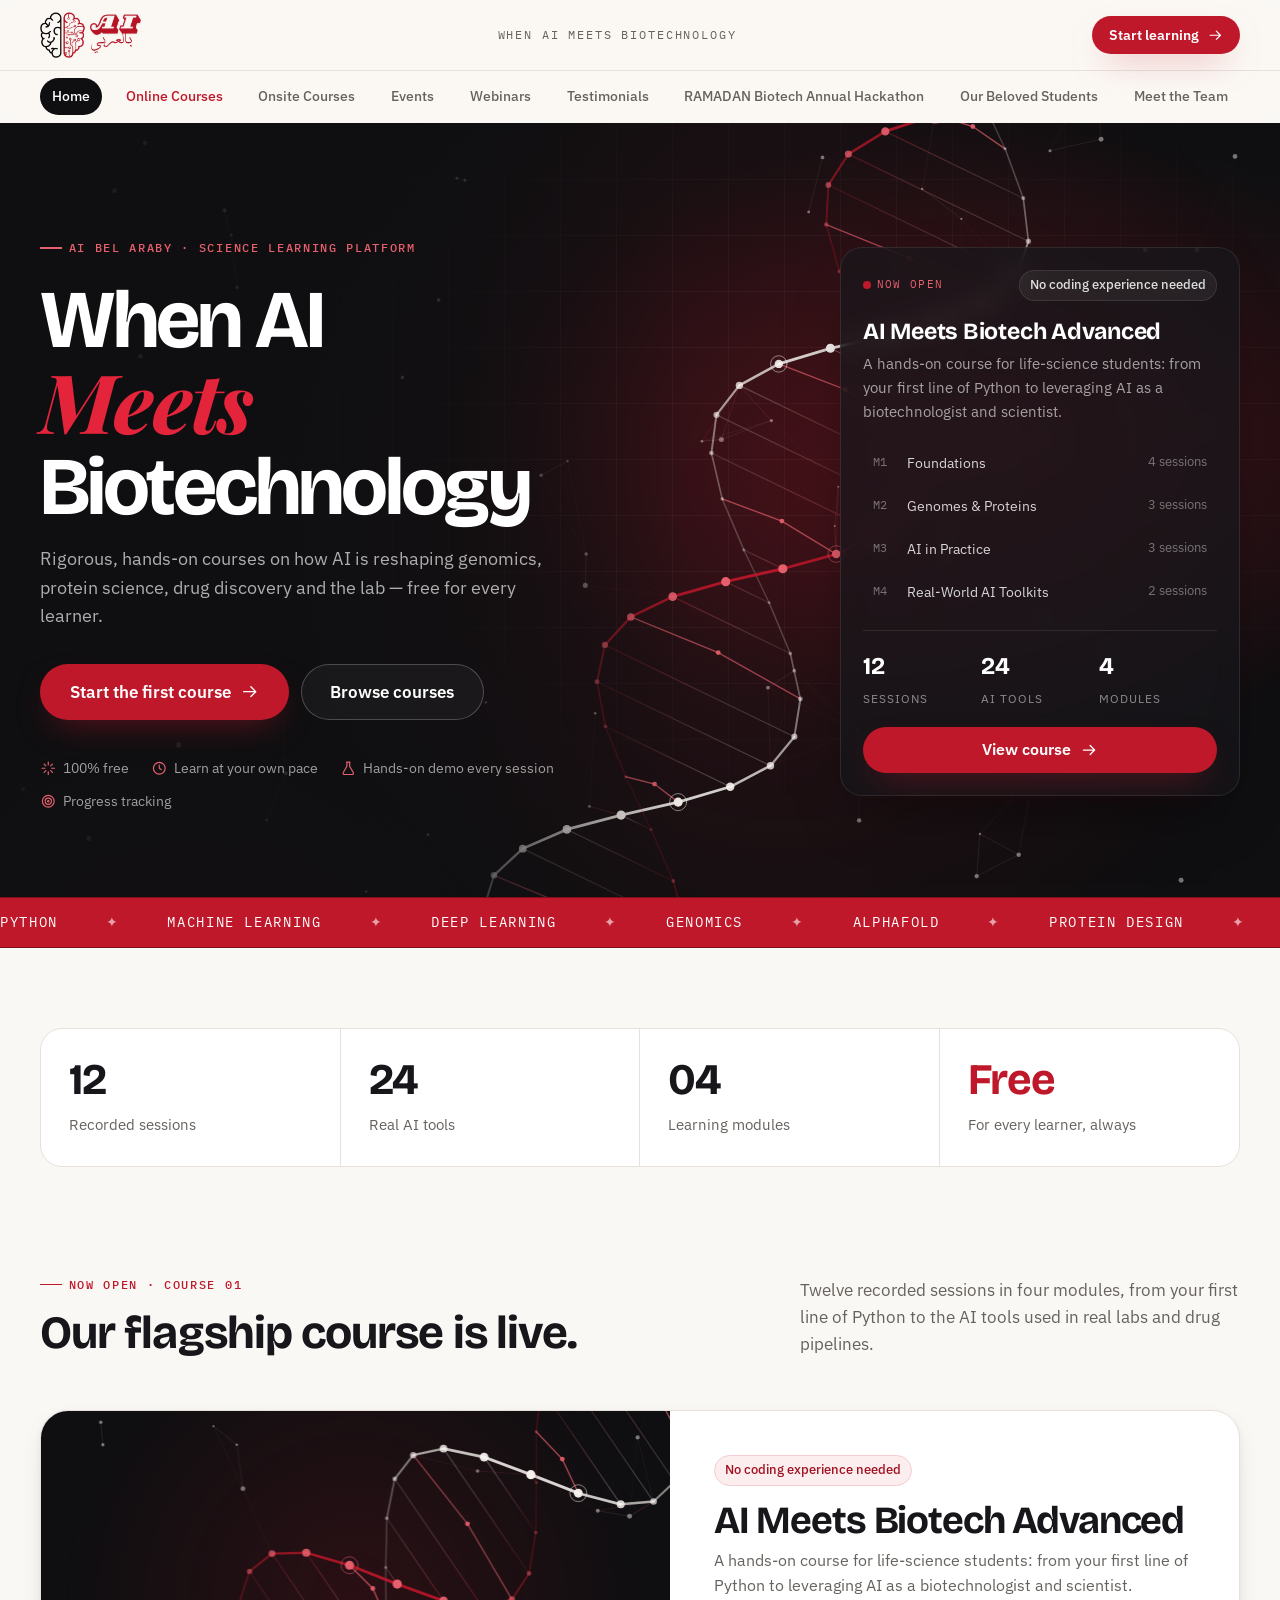
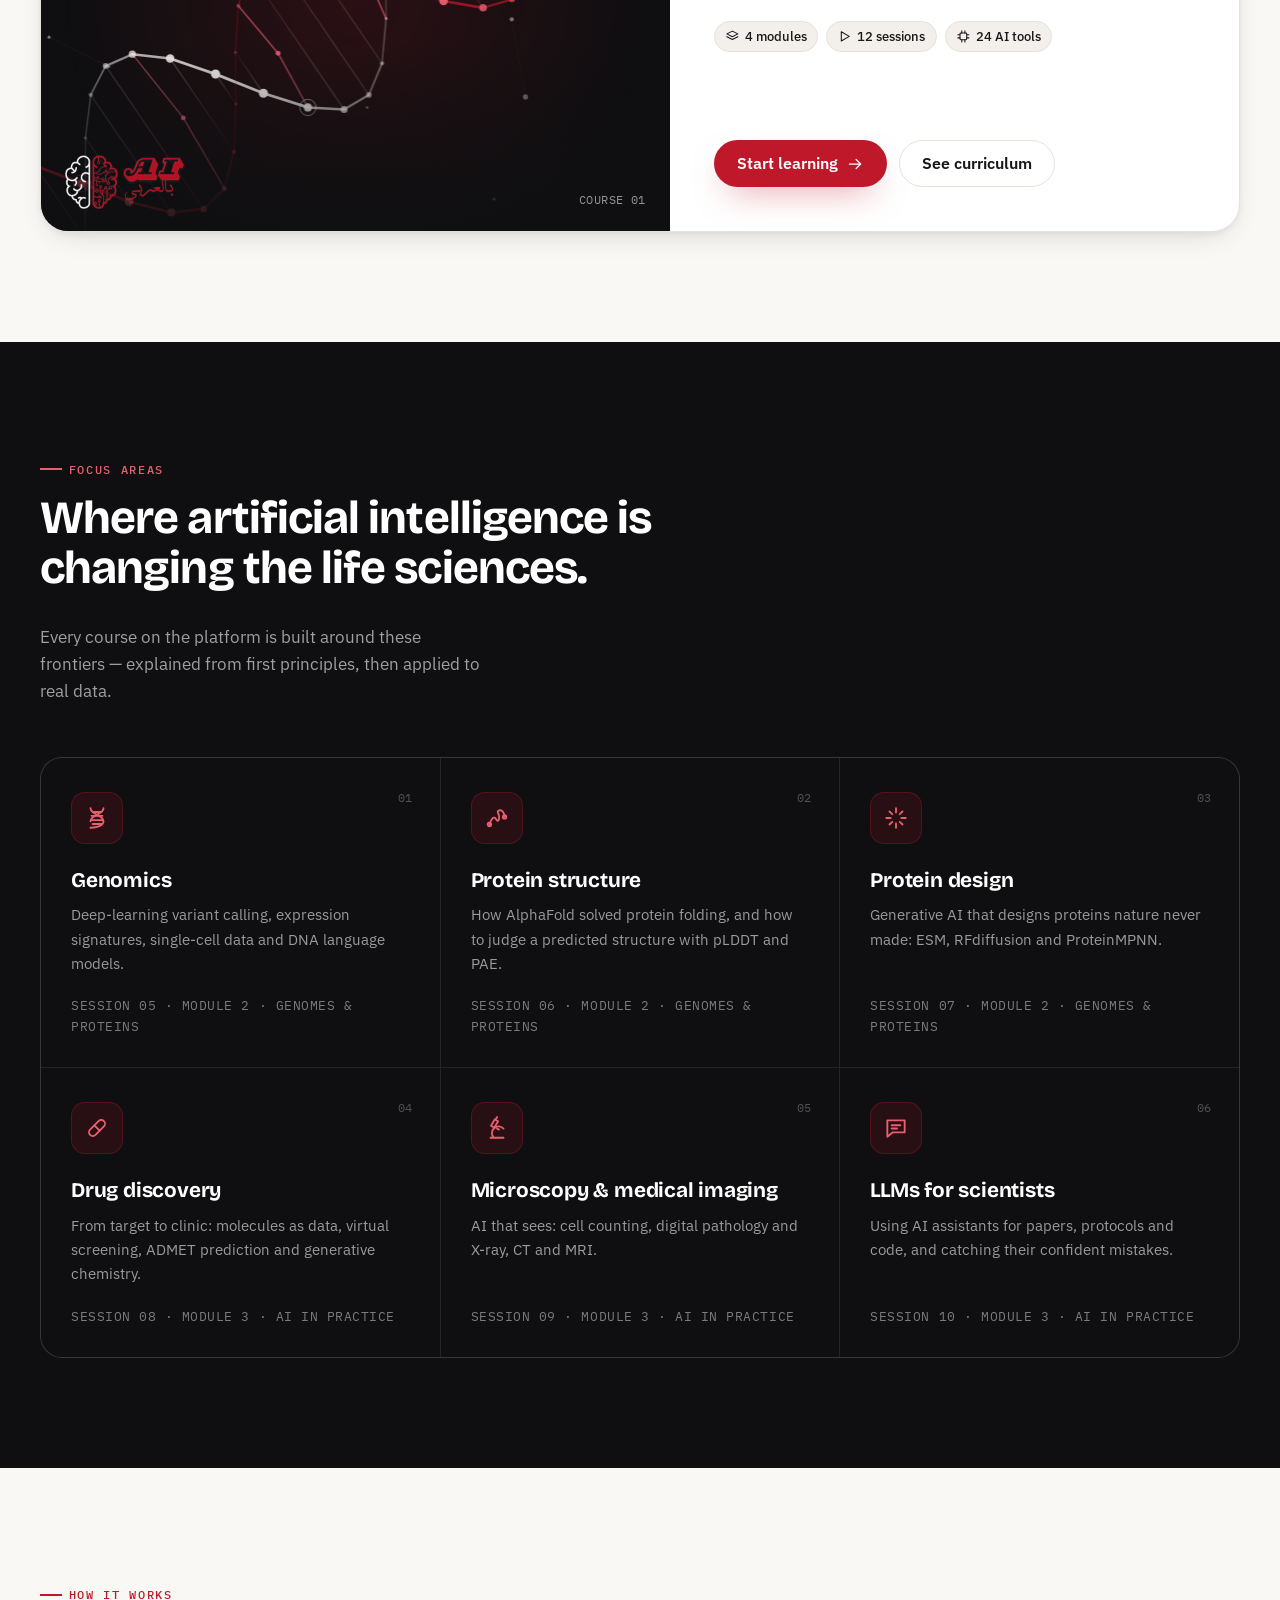
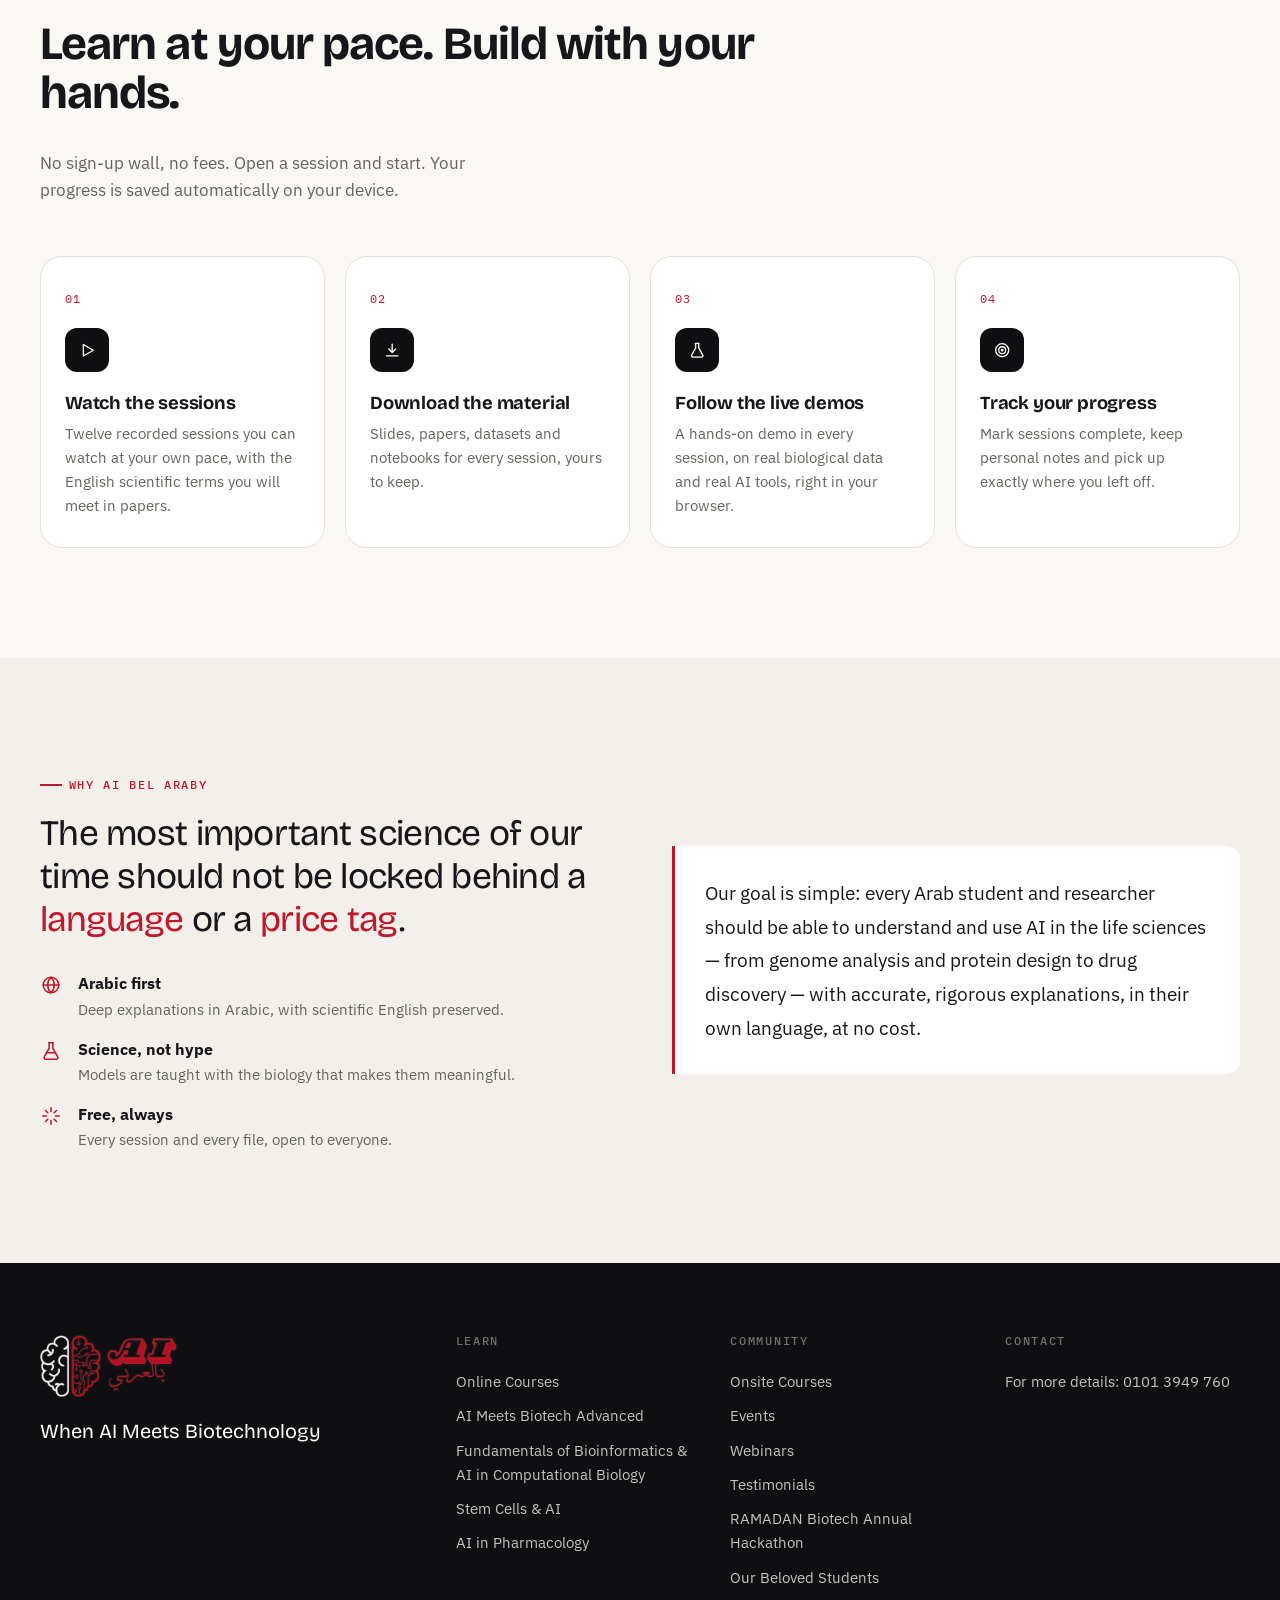
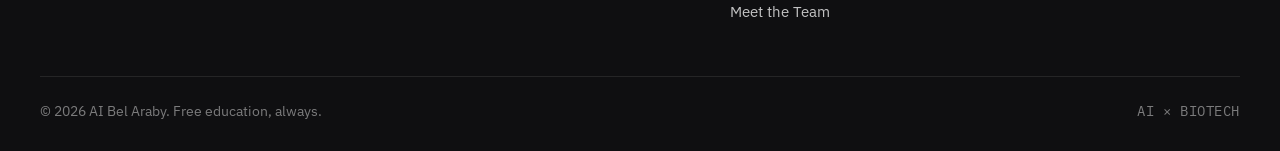
==== index.html @ b119ed5b "Onsite Courses: lab-style page with 3 trainings and photo strips; remove FAQ and CTA from home Co-Au" ====
<!DOCTYPE html>
<html lang="en">
<head>
  <meta charset="utf-8">
  <meta name="viewport" content="width=device-width, initial-scale=1">
  <title>AI Bel Araby — When AI Meets Biotechnology</title>
  <meta name="description" content="Free, hands-on courses on AI in science and biotechnology, explained in Arabic. Start with AI Meets Biotech Advanced.">
  <meta name="theme-color" content="#0f0f11">
  <meta property="og:type" content="website">
  <meta property="og:title" content="AI Bel Araby — When AI Meets Biotechnology">
  <meta property="og:description" content="Free, hands-on courses on AI in science and biotechnology, explained in Arabic.">
  <meta property="og:image" content="assets/img/og-image.jpg">
  <meta name="twitter:card" content="summary_large_image">
  <link rel="icon" type="image/png" href="assets/img/favicon.png">
  <link rel="apple-touch-icon" href="assets/img/apple-touch-icon.png">
  <link rel="manifest" href="site.webmanifest">
  <link rel="preconnect" href="https://fonts.googleapis.com">
  <link rel="preconnect" href="https://fonts.gstatic.com" crossorigin>
  <link href="https://fonts.googleapis.com/css2?family=Bricolage+Grotesque:opsz,wght@12..96,500;12..96,600;12..96,700;12..96,800&family=IBM+Plex+Mono:wght@400;500&family=Playfair+Display:ital,wght@1,700;1,800&family=IBM+Plex+Sans+Arabic:wght@400;500;600;700&family=IBM+Plex+Sans:ital,wght@0,400;0,500;0,600;1,400&display=swap" rel="stylesheet">
  <link rel="stylesheet" href="assets/css/style.css">
</head>
<body data-page="home">

<main id="main">
  <!-- ============ HERO ============ -->
  <section class="hero">
    <canvas class="hero-canvas" id="heroCanvas" aria-hidden="true"></canvas>
    <div class="hero-fade" aria-hidden="true"></div>
    <div class="wrap hero-inner">
      <div>
        <span class="eyebrow light">AI Bel Araby · Science learning platform</span>
        <h1>
          <span class="line">When AI</span>
          <span class="line"><span class="accent">Meets</span></span>
          <span class="line">Biotechnology</span>
        </h1>
        <p class="hero-sub">Rigorous, hands-on courses on how AI is reshaping genomics, protein science, drug discovery and the lab — free for every learner.</p>
        <div class="hero-actions">
          <a class="btn btn-primary btn-lg" id="heroStart" href="courses.html">Start the first course <svg class="ico" viewBox="0 0 24 24" fill="none" stroke="currentColor" stroke-width="1.7" stroke-linecap="round" stroke-linejoin="round"><path d="M4.5 12h15m0 0l-6-6m6 6l-6 6"/></svg></a>
          <a class="btn btn-ghost-light btn-lg" href="courses.html">Browse courses</a>
        </div>
        <div class="hero-meta" id="heroMeta"></div>
      </div>
      <aside class="hero-card reveal d2" id="heroCard" aria-label="Featured course"></aside>
    </div>
  </section>

  <div class="ticker" aria-hidden="true">
    <div class="ticker-track" id="ticker"></div>
  </div>

  <!-- ============ STATS ============ -->
  <section class="section-tight">
    <div class="wrap">
      <div class="stats reveal" id="stats"></div>
    </div>
  </section>

  <!-- ============ FEATURED COURSE ============ -->
  <section class="section" style="padding-top:20px" id="featured">
    <div class="wrap">
      <div class="section-head reveal">
        <div>
          <span class="eyebrow">Now open · Course 01</span>
          <h2>Our flagship course is live.</h2>
        </div>
        <p>Twelve recorded sessions in four modules, from your first line of Python to the AI tools used in real labs and drug pipelines.</p>
      </div>
      <div id="featuredCourse" class="reveal d1"></div>
    </div>
  </section>

  <!-- ============ FOCUS AREAS ============ -->
  <section class="section section-dark" id="tracks">
    <div class="wrap">
      <div class="section-head reveal">
        <div>
          <span class="eyebrow light">Focus areas</span>
          <h2>Where artificial intelligence is changing the life sciences.</h2>
        </div>
        <p>Every course on the platform is built around these frontiers — explained from first principles, then applied to real data.</p>
      </div>
      <div class="tracks" id="trackGrid"></div>
    </div>
  </section>

  <!-- ============ HOW IT WORKS ============ -->
  <section class="section" id="how">
    <div class="wrap">
      <div class="section-head reveal">
        <div>
          <span class="eyebrow">How it works</span>
          <h2>Learn at your pace. Build with your hands.</h2>
        </div>
        <p>No sign-up wall, no fees. Open a session and start. Your progress is saved automatically on your device.</p>
      </div>
      <div class="steps">
        <article class="step reveal">
          <div class="s-ico" data-icon="play"></div>
          <h3>Watch the sessions</h3>
          <p>Twelve recorded sessions you can watch at your own pace, with the English scientific terms you will meet in papers.</p>
        </article>
        <article class="step reveal d1">
          <div class="s-ico" data-icon="download"></div>
          <h3>Download the material</h3>
          <p>Slides, papers, datasets and notebooks for every session, yours to keep.</p>
        </article>
        <article class="step reveal d2">
          <div class="s-ico" data-icon="lab"></div>
          <h3>Follow the live demos</h3>
          <p>A hands-on demo in every session, on real biological data and real AI tools, right in your browser.</p>
        </article>
        <article class="step reveal d3">
          <div class="s-ico" data-icon="target"></div>
          <h3>Track your progress</h3>
          <p>Mark sessions complete, keep personal notes and pick up exactly where you left off.</p>
        </article>
      </div>
    </div>
  </section>

  <!-- ============ MISSION ============ -->
  <section class="section section-paper2">
    <div class="wrap mission">
      <div class="reveal">
        <span class="eyebrow">Why AI Bel Araby</span>
        <p class="mission-quote" style="margin-top:18px">The most important science of our time should not be locked behind a <em>language</em> or a <em>price tag</em>.</p>
        <div class="pillars">
          <div class="pillar"><span data-icon="globe"></span><div><b>Arabic first</b><span>Deep explanations in Arabic, with scientific English preserved.</span></div></div>
          <div class="pillar"><span data-icon="flask"></span><div><b>Science, not hype</b><span>Models are taught with the biology that makes them meaningful.</span></div></div>
          <div class="pillar"><span data-icon="spark"></span><div><b>Free, always</b><span>Every session and every file, open to everyone.</span></div></div>
        </div>
      </div>
      <p class="mission-ar reveal d1">Our goal is simple: every Arab student and researcher should be able to understand and use AI in the life sciences — from genome analysis and protein design to drug discovery — with accurate, rigorous explanations, in their own language, at no cost.</p>
    </div>
  </section>

</main>

<script src="assets/js/courses.js"></script>
<script src="assets/js/core.js"></script>
<script src="assets/js/helix.js"></script>
<script src="assets/js/app.js"></script>
</body>
</html>
---- assets/css/style.css ----
/* =========================================================
   AI Bel Araby — Design system
   Brand: crimson #BF182A · ink #0F0F11 · paper #FAF8F5
   ========================================================= */
:root {
  --red: #bf182a;
  --red-600: #a01222;
  --red-700: #7f0e1b;
  --red-300: #e8606e;
  --red-50: #fcedef;
  --ink: #0f0f11;
  --ink-2: #17171b;
  --ink-3: #222228;
  --ink-4: #2e2e35;
  --paper: #faf8f5;
  --paper-2: #f3efea;
  --white: #ffffff;
  --text: #17161a;
  --muted: #66625d;
  --muted-2: #8f8a84;
  --line: #e6e1db;
  --line-dark: rgba(255, 255, 255, 0.09);
  --ok: #17a673;

  --f-display: "Bricolage Grotesque", "IBM Plex Sans Arabic", system-ui, sans-serif;
  --f-body: "IBM Plex Sans", "IBM Plex Sans Arabic", system-ui, -apple-system, "Segoe UI", sans-serif;
  --f-ar: "IBM Plex Sans Arabic", "IBM Plex Sans", system-ui, sans-serif;
  --f-mono: "IBM Plex Mono", ui-monospace, SFMono-Regular, Menlo, monospace;

  --r-sm: 8px;
  --r: 14px;
  --r-lg: 22px;
  --shadow-sm: 0 1px 2px rgba(15, 15, 17, 0.06), 0 1px 1px rgba(15, 15, 17, 0.04);
  --shadow: 0 10px 30px -12px rgba(15, 15, 17, 0.18), 0 2px 6px rgba(15, 15, 17, 0.05);
  --shadow-red: 0 14px 34px -14px rgba(191, 24, 42, 0.55);
  --wrap: 1200px;
  --ease: cubic-bezier(0.2, 0.7, 0.2, 1);
}

*,
*::before,
*::after { box-sizing: border-box; }
html { scroll-behavior: smooth; -webkit-text-size-adjust: 100%; }
body {
  margin: 0;
  font-family: var(--f-body);
  font-size: 16px;
  line-height: 1.6;
  color: var(--text);
  background: var(--paper);
  -webkit-font-smoothing: antialiased;
  text-rendering: optimizeLegibility;
}
[hidden] { display: none !important; }
img { max-width: 100%; display: block; }
a { color: inherit; text-decoration: none; }
button { font: inherit; color: inherit; cursor: pointer; }
:focus-visible { outline: 2px solid var(--red); outline-offset: 3px; border-radius: 4px; }
[lang="ar"] { font-family: var(--f-ar); }
.wrap { width: min(100% - 40px, var(--wrap)); margin-inline: auto; }
.mono { font-family: var(--f-mono); letter-spacing: 0.04em; }
.muted { color: var(--muted); }
.muted-light { color: rgba(255, 255, 255, 0.55); }
.sr-only { position: absolute; width: 1px; height: 1px; overflow: hidden; clip: rect(0 0 0 0); white-space: nowrap; }
.ico { width: 1.15em; height: 1.15em; flex: none; vertical-align: -0.2em; }

h1, h2, h3, h4 { font-family: var(--f-display); line-height: 1.08; margin: 0; letter-spacing: -0.02em; font-weight: 700; }
h1 { font-size: clamp(2.6rem, 6vw, 4.8rem); }
h2 { font-size: clamp(2rem, 3.6vw, 3rem); }
h3 { font-size: 1.3rem; letter-spacing: -0.01em; }
p { margin: 0; }

.eyebrow {
  display: inline-flex; align-items: center; gap: 0.55em;
  font-family: var(--f-mono); font-size: 0.75rem; letter-spacing: 0.14em; text-transform: uppercase;
  color: var(--red); font-weight: 500;
}
.eyebrow::before { content: ""; width: 22px; height: 1.5px; background: currentColor; }
.eyebrow.light { color: var(--red-300); }

/* ---------- buttons ---------- */
.btn {
  display: inline-flex; align-items: center; justify-content: center; gap: 0.55em;
  padding: 0.85em 1.4em; border-radius: 999px; border: 1.5px solid transparent;
  font-weight: 600; font-size: 0.98rem; line-height: 1; white-space: nowrap;
  transition: transform 0.2s var(--ease), background 0.2s, box-shadow 0.2s, color 0.2s, border-color 0.2s;
}
.btn:hover { transform: translateY(-1px); }
.btn:active { transform: translateY(0); }
.btn-primary { background: var(--red); color: #fff; box-shadow: var(--shadow-red); }
.btn-primary:hover { background: var(--red-600); }
.btn-dark { background: var(--ink); color: #fff; }
.btn-dark:hover { background: var(--ink-3); }
.btn-ghost { border-color: var(--line); background: var(--white); color: var(--text); }
.btn-ghost:hover { border-color: var(--text); }
.btn-ghost-light { border-color: rgba(255, 255, 255, 0.22); color: #fff; background: rgba(255, 255, 255, 0.04); }
.btn-ghost-light:hover { border-color: rgba(255, 255, 255, 0.6); background: rgba(255, 255, 255, 0.08); }
.btn-sm { padding: 0.65em 1.1em; font-size: 0.9rem; }
.btn-lg { padding: 1.05em 1.7em; font-size: 1.05rem; }
.btn .ico { transition: transform 0.2s var(--ease); }
.btn:hover .ico { transform: translateX(2px); }
.btn[disabled] { opacity: 0.45; pointer-events: none; }

.chip {
  display: inline-flex; align-items: center; gap: 0.4em;
  padding: 0.35em 0.8em; border-radius: 999px; font-size: 0.8rem; font-weight: 500;
  background: var(--paper-2); color: var(--text); border: 1px solid var(--line);
}
.chip-red { background: var(--red-50); color: var(--red-600); border-color: #f4ccd1; }
.chip-dark { background: rgba(255, 255, 255, 0.06); color: rgba(255, 255, 255, 0.85); border-color: var(--line-dark); }

/* ---------- header ---------- */
.site-header {
  position: sticky; top: 0; z-index: 50;
  background: rgba(250, 248, 245, 0.82);
  backdrop-filter: saturate(160%) blur(14px); -webkit-backdrop-filter: saturate(160%) blur(14px);
  border-bottom: 1px solid transparent; transition: border-color 0.2s, background 0.2s;
}
.site-header.is-scrolled { border-bottom-color: var(--line); background: rgba(250, 248, 245, 0.94); }
.nav { display: flex; align-items: center; justify-content: space-between; gap: 24px; height: 74px; }
.brand-logo { height: 46px; width: auto; }
.nav-links { display: flex; gap: 4px; }
.nav-links a { padding: 0.5em 0.9em; border-radius: 999px; font-size: 0.95rem; font-weight: 500; color: var(--muted); transition: color 0.15s, background 0.15s; }
.nav-links a:hover { color: var(--text); background: rgba(15, 15, 17, 0.05); }
.nav-links a.is-active { color: var(--text); background: rgba(15, 15, 17, 0.06); }
.nav-cta { display: flex; align-items: center; gap: 10px; }
.nav-toggle { display: none; width: 42px; height: 42px; border-radius: 12px; border: 1px solid var(--line); background: var(--white); align-items: center; justify-content: center; }
.nav-toggle .ico { width: 20px; height: 20px; }
.mobile-menu[hidden] { display: none !important; }
.mobile-menu { border-top: 1px solid var(--line); padding: 10px 20px 18px; display: grid; }
.mobile-menu a { padding: 0.85em 0.2em; border-bottom: 1px solid var(--line); font-weight: 500; }
@media (max-width: 900px) {
  .nav-links { display: none; }
  .nav-toggle { display: inline-flex; }
  .nav-cta .btn { display: none; }
  .brand-logo { height: 40px; }
}

/* ---------- hero ---------- */
.hero {
  position: relative; overflow: hidden; color: #fff;
  background:
    radial-gradient(900px 500px at 78% 40%, rgba(191, 24, 42, 0.26), transparent 60%),
    radial-gradient(600px 400px at 10% 110%, rgba(191, 24, 42, 0.14), transparent 60%),
    var(--ink);
  isolation: isolate;
}
.hero::before {
  content: ""; position: absolute; inset: 0; z-index: -1; opacity: 0.5;
  background-image: linear-gradient(var(--line-dark) 1px, transparent 1px), linear-gradient(90deg, var(--line-dark) 1px, transparent 1px);
  background-size: 56px 56px;
  mask-image: radial-gradient(ellipse 80% 70% at 60% 40%, #000 30%, transparent 75%);
  -webkit-mask-image: radial-gradient(ellipse 80% 70% at 60% 40%, #000 30%, transparent 75%);
}
.hero-canvas { position: absolute; inset: 0; width: 100%; height: 100%; z-index: -1; }
.hero-fade { position: absolute; inset: 0; z-index: -1; pointer-events: none; background: linear-gradient(90deg, rgba(15,15,17,.92) 0%, rgba(15,15,17,.7) 36%, rgba(15,15,17,0) 54%); }
@media (max-width: 960px) { .hero-fade { background: linear-gradient(180deg, rgba(15,15,17,.2) 0%, rgba(15,15,17,.85) 45%); } }
.hero-inner { display: grid; grid-template-columns: 1.15fr 0.85fr; gap: 40px; align-items: center; padding: 96px 0 72px; min-height: min(86vh, 780px); }
.hero h1 { margin: 22px 0 18px; font-size: clamp(2.8rem, 6.4vw, 5.4rem); line-height: 0.98; letter-spacing: -0.035em; }
.hero h1 .accent { font-family: "Playfair Display", "Times New Roman", Georgia, serif; font-style: italic; font-weight: 800; letter-spacing: -0.02em; color: #e3243b; padding-right: 0.06em; }
.hero h1 .line { display: block; }
.hero-ar { width: fit-content; max-width: 100%; font-size: clamp(1.15rem, 2vw, 1.45rem); color: rgba(255, 255, 255, 0.82); margin-bottom: 14px; }
.hero-sub { font-size: 1.1rem; color: rgba(255, 255, 255, 0.66); max-width: 540px; }
.hero-actions { display: flex; flex-wrap: wrap; gap: 12px; margin-top: 34px; }
.hero-meta { display: flex; flex-wrap: wrap; gap: 10px 22px; margin-top: 36px; color: rgba(255, 255, 255, 0.6); font-size: 0.9rem; }
.hero-meta span { display: inline-flex; align-items: center; gap: 0.45em; }
.hero-meta .ico { color: var(--red-300); }

.hero-card {
  justify-self: end; width: min(100%, 400px);
  background: rgba(23, 23, 27, 0.72); border: 1px solid var(--line-dark); border-radius: var(--r-lg);
  padding: 22px; backdrop-filter: blur(12px); -webkit-backdrop-filter: blur(12px);
  box-shadow: 0 30px 60px -30px rgba(0, 0, 0, 0.7);
}
.hero-card .hc-top { display: flex; justify-content: space-between; align-items: center; margin-bottom: 18px; }
.hero-card .hc-badge { font-family: var(--f-mono); font-size: 0.7rem; letter-spacing: 0.12em; color: var(--red-300); text-transform: uppercase; display: inline-flex; align-items: center; gap: 0.5em; }
.pulse { width: 8px; height: 8px; border-radius: 50%; background: var(--red); box-shadow: 0 0 0 0 rgba(191, 24, 42, 0.7); animation: pulse 2s infinite; }
@keyframes pulse { 70% { box-shadow: 0 0 0 10px rgba(191, 24, 42, 0); } 100% { box-shadow: 0 0 0 0 rgba(191, 24, 42, 0); } }
.hero-card h3 { font-size: 1.45rem; margin-bottom: 8px; }
.hero-card p { color: rgba(255, 255, 255, 0.6); font-size: 0.93rem; }
.hc-modules { margin: 18px 0; display: grid; gap: 2px; }
.hc-modules div { display: flex; align-items: center; gap: 12px; padding: 9px 10px; border-radius: 10px; font-size: 0.9rem; color: rgba(255, 255, 255, 0.82); }
.hc-modules div:hover { background: rgba(255, 255, 255, 0.04); }
.hc-modules .n { font-family: var(--f-mono); font-size: 0.72rem; color: rgba(255, 255, 255, 0.4); width: 22px; }
.hc-stats { display: grid; grid-template-columns: repeat(3, 1fr); border-top: 1px solid var(--line-dark); padding-top: 16px; margin-bottom: 16px; }
.hc-stats b { display: block; font-family: var(--f-display); font-size: 1.5rem; }
.hc-stats span { font-size: 0.75rem; color: rgba(255, 255, 255, 0.5); text-transform: uppercase; letter-spacing: 0.08em; }

@media (max-width: 960px) {
  .hero-inner { grid-template-columns: 1fr; padding: 64px 0 56px; min-height: 0; }
  .hero-card { justify-self: start; }
}

/* ---------- ticker ---------- */
.ticker { background: var(--red); color: #fff; overflow: hidden; border-block: 1px solid var(--red-700); }
.ticker-track { display: flex; gap: 48px; padding: 14px 0; width: max-content; animation: ticker 38s linear infinite; font-family: var(--f-mono); font-size: 0.85rem; letter-spacing: 0.12em; text-transform: uppercase; }
.ticker-track span { display: inline-flex; align-items: center; gap: 48px; white-space: nowrap; }
.ticker-track span::after { content: "✦"; opacity: 0.6; }
@keyframes ticker { to { transform: translateX(-50%); } }

/* ---------- sections ---------- */
.section { padding: 110px 0; }
.section-tight { padding: 80px 0; }
.section-dark { background: var(--ink); color: #fff; }
.section-paper2 { background: var(--paper-2); }
.section-head { display: flex; align-items: end; justify-content: space-between; gap: 32px; margin-bottom: 52px; flex-wrap: wrap; }
.section-head h2 { margin-top: 14px; max-width: 760px; }
.section-head p { color: var(--muted); max-width: 440px; font-size: 1.05rem; }
.section-dark .section-head p { color: rgba(255, 255, 255, 0.6); }

/* stats band */
.stats { display: grid; grid-template-columns: repeat(4, 1fr); border: 1px solid var(--line); border-radius: var(--r-lg); background: var(--white); overflow: hidden; }
.stat { padding: 30px 28px; border-inline-end: 1px solid var(--line); }
.stat:last-child { border-inline-end: 0; }
.stat b { display: block; font-family: var(--f-display); font-size: clamp(2rem, 3.4vw, 2.8rem); letter-spacing: -0.03em; line-height: 1; }
.stat b em { font-style: normal; color: var(--red); }
.stat span { display: block; margin-top: 10px; color: var(--muted); font-size: 0.92rem; }
@media (max-width: 760px) { .stats { grid-template-columns: 1fr 1fr; } .stat:nth-child(2) { border-inline-end: 0; } .stat:nth-child(-n + 2) { border-bottom: 1px solid var(--line); } }

/* featured course */
.featured {
  display: grid; grid-template-columns: 1.05fr 0.95fr; border-radius: 28px; overflow: hidden;
  background: var(--white); border: 1px solid var(--line); box-shadow: var(--shadow);
}
.featured-visual { position: relative; background: var(--ink); min-height: 420px; overflow: hidden; }
.featured-visual canvas { position: absolute; inset: 0; width: 100%; height: 100%; }
.featured-visual::after { content: ""; position: absolute; inset: auto 0 0 0; height: 45%; background: linear-gradient(180deg, transparent, rgba(15,15,17,.9)); pointer-events: none; }
.featured-visual .fv-label { z-index: 1; position: absolute; left: 24px; bottom: 22px; right: 24px; display: flex; justify-content: space-between; align-items: end; color: #fff; }
.featured-visual .fv-label img { height: 54px; width: auto; }
.featured-body { padding: 44px; display: flex; flex-direction: column; }
.featured-body h3 { font-size: clamp(1.8rem, 3vw, 2.5rem); margin: 14px 0 6px; letter-spacing: -0.03em; }
.featured-body .ar { color: var(--muted); font-size: 1.05rem; margin-bottom: 18px; }
.featured-body > p { color: var(--muted); }
.meta-row { display: flex; flex-wrap: wrap; gap: 8px; margin: 22px 0; }
.featured-body .actions { margin-top: auto; display: flex; gap: 12px; flex-wrap: wrap; padding-top: 10px; }
@media (max-width: 900px) { .featured { grid-template-columns: 1fr; } .featured-visual { min-height: 260px; } .featured-body { padding: 28px; } }

/* tracks */
.tracks { display: grid; grid-template-columns: repeat(3, 1fr); gap: 1px; background: var(--line-dark); border: 1px solid var(--line-dark); border-radius: var(--r-lg); overflow: hidden; }
.track { background: var(--ink); padding: 34px 30px 30px; position: relative; transition: background 0.3s; min-height: 250px; display: flex; flex-direction: column; }
.track:hover { background: var(--ink-2); }
.track .t-ico { width: 52px; height: 52px; border-radius: 14px; display: grid; place-items: center; background: rgba(191, 24, 42, 0.14); color: var(--red-300); margin-bottom: 26px; border: 1px solid rgba(191, 24, 42, 0.3); }
.track .t-ico .ico { width: 26px; height: 26px; }
.track h3 { margin-bottom: 10px; }
.track p { color: rgba(255, 255, 255, 0.58); font-size: 0.95rem; }
.track .t-num { position: absolute; top: 30px; right: 28px; font-family: var(--f-mono); font-size: 0.75rem; color: rgba(255, 255, 255, 0.28); }
.track .t-mod { margin-top: auto; padding-top: 20px; font-size: 0.82rem; color: rgba(255, 255, 255, 0.45); font-family: var(--f-mono); letter-spacing: 0.04em; }
@media (max-width: 900px) { .tracks { grid-template-columns: 1fr 1fr; } }
@media (max-width: 600px) { .tracks { grid-template-columns: 1fr; } .track { min-height: 0; } }

/* how it works */
.steps { display: grid; grid-template-columns: repeat(4, 1fr); gap: 20px; counter-reset: s; }
.step { background: var(--white); border: 1px solid var(--line); border-radius: var(--r-lg); padding: 28px 24px; position: relative; transition: transform 0.25s var(--ease), box-shadow 0.25s; }
.step:hover { transform: translateY(-4px); box-shadow: var(--shadow); }
.step::before { counter-increment: s; content: "0" counter(s); font-family: var(--f-mono); font-size: 0.78rem; color: var(--red); letter-spacing: 0.1em; }
.step .s-ico { width: 44px; height: 44px; border-radius: 12px; background: var(--ink); color: #fff; display: grid; place-items: center; margin: 18px 0 22px; }
.step h3 { font-size: 1.15rem; margin-bottom: 8px; }
.step p { color: var(--muted); font-size: 0.94rem; }
@media (max-width: 900px) { .steps { grid-template-columns: 1fr 1fr; } }
@media (max-width: 560px) { .steps { grid-template-columns: 1fr; } }

/* mission split */
.mission { display: grid; grid-template-columns: 1fr 1fr; gap: 64px; align-items: center; }
.mission-quote { font-family: var(--f-display); font-size: clamp(1.6rem, 2.8vw, 2.4rem); line-height: 1.2; letter-spacing: -0.02em; }
.mission-quote em { font-style: normal; color: var(--red); }
.mission-ar { font-size: 1.2rem; line-height: 1.75; color: var(--text); padding: 30px; border-inline-start: 3px solid var(--red); background: var(--white); border-radius: 0 var(--r) var(--r) 0; }
.pillars { display: grid; gap: 14px; margin-top: 30px; }
.pillar { display: flex; gap: 16px; align-items: flex-start; }
.pillar .ico { color: var(--red); width: 22px; height: 22px; margin-top: 3px; }
.pillar b { display: block; }
.pillar span { color: var(--muted); font-size: 0.95rem; }
@media (max-width: 900px) { .mission { grid-template-columns: 1fr; gap: 36px; } }

/* faq */
.faq { display: grid; gap: 10px; max-width: 860px; }
.faq details { background: var(--white); border: 1px solid var(--line); border-radius: var(--r); transition: border-color 0.2s; }
.faq details[open] { border-color: var(--text); }
.faq summary { list-style: none; cursor: pointer; padding: 22px 24px; display: flex; justify-content: space-between; align-items: center; gap: 16px; font-weight: 600; font-size: 1.05rem; }
.faq summary::-webkit-details-marker { display: none; }
.faq summary .ico { transition: transform 0.25s var(--ease); color: var(--red); }
.faq details[open] summary .ico { transform: rotate(45deg); }
.faq .ans { padding: 0 24px 22px; color: var(--muted); }

/* CTA band */
.cta-band { position: relative; overflow: hidden; border-radius: 28px; background: var(--red); color: #fff; padding: 64px 56px; display: grid; grid-template-columns: 1fr auto; gap: 30px; align-items: center; isolation: isolate; }
.cta-band::after { content: ""; position: absolute; inset: 0; z-index: -1; background: radial-gradient(500px 300px at 90% 0%, rgba(255, 255, 255, 0.18), transparent 60%), radial-gradient(400px 300px at 0% 100%, rgba(0, 0, 0, 0.25), transparent 60%); }
.cta-band h2 { font-size: clamp(1.8rem, 3.4vw, 2.8rem); }
.cta-band p { color: rgba(255, 255, 255, 0.82); margin-top: 10px; }
.cta-band .btn-dark { box-shadow: 0 14px 30px -12px rgba(0, 0, 0, 0.6); }
@media (max-width: 760px) { .cta-band { grid-template-columns: 1fr; padding: 40px 28px; } }

/* ---------- footer ---------- */
.site-footer { background: var(--ink); color: rgba(255, 255, 255, 0.75); padding: 72px 0 28px; margin-top: 0; }
.footer-grid { display: grid; grid-template-columns: 1.6fr 1fr 1fr 1fr; gap: 40px; padding-bottom: 48px; border-bottom: 1px solid var(--line-dark); }
.footer-grid h4 { font-family: var(--f-mono); font-size: 0.75rem; letter-spacing: 0.14em; text-transform: uppercase; color: rgba(255, 255, 255, 0.4); margin-bottom: 16px; font-weight: 500; }
.footer-grid a { display: block; padding: 5px 0; font-size: 0.95rem; transition: color 0.15s; }
.footer-grid a:hover { color: #fff; }
.footer-brand img { height: 62px; width: auto; margin-bottom: 18px; }
.footer-slogan { font-family: var(--f-display); font-size: 1.25rem; color: #fff; }
.footer-ar { margin-top: 4px; color: rgba(255, 255, 255, 0.55); }
.socials { display: flex; gap: 8px; margin-top: 20px; }
.socials a { width: 38px; height: 38px; border-radius: 10px; display: grid; place-items: center; border: 1px solid var(--line-dark); padding: 0; }
.socials a:hover { background: var(--red); border-color: var(--red); }
.footer-bottom { display: flex; justify-content: space-between; padding-top: 24px; font-size: 0.85rem; color: rgba(255, 255, 255, 0.45); gap: 16px; flex-wrap: wrap; }
@media (max-width: 860px) { .footer-grid { grid-template-columns: 1fr 1fr; } .footer-brand { grid-column: 1 / -1; } }

/* ---------- reveal ---------- */
.reveal { opacity: 0; transform: translateY(18px); transition: opacity 0.7s var(--ease), transform 0.7s var(--ease); }
.reveal.in { opacity: 1; transform: none; }
.reveal.d1 { transition-delay: 0.08s; } .reveal.d2 { transition-delay: 0.16s; } .reveal.d3 { transition-delay: 0.24s; }
@media (prefers-reduced-motion: reduce) {
  *, *::before, *::after { animation-duration: 0.001ms !important; transition-duration: 0.001ms !important; scroll-behavior: auto !important; }
  .reveal { opacity: 1; transform: none; }
}

/* ---------- page header (inner pages) ---------- */
.page-head { background: var(--ink); color: #fff; padding: 72px 0 64px; position: relative; overflow: hidden; isolation: isolate; }
.page-head::before { content: ""; position: absolute; inset: 0; z-index: -1; background: radial-gradient(700px 360px at 85% 20%, rgba(191, 24, 42, 0.3), transparent 60%); }
.page-head::after { content: ""; position: absolute; inset: 0; z-index: -1; opacity: 0.45; background-image: linear-gradient(var(--line-dark) 1px, transparent 1px), linear-gradient(90deg, var(--line-dark) 1px, transparent 1px); background-size: 48px 48px; mask-image: linear-gradient(180deg, #000, transparent); -webkit-mask-image: linear-gradient(180deg, #000, transparent); }
.page-head h1 { font-size: clamp(2.4rem, 5vw, 3.8rem); margin-top: 16px; }
.page-head p { color: rgba(255, 255, 255, 0.65); margin-top: 14px; max-width: 620px; font-size: 1.08rem; }
.crumbs { display: flex; gap: 8px; align-items: center; font-size: 0.85rem; color: rgba(255, 255, 255, 0.5); }
.crumbs a:hover { color: #fff; }
.crumbs .ico { width: 14px; height: 14px; }

/* ---------- catalog ---------- */
.toolbar { display: flex; gap: 14px; align-items: center; justify-content: space-between; flex-wrap: wrap; margin: -28px 0 36px; position: relative; z-index: 2; }
.search { flex: 1 1 340px; display: flex; align-items: center; gap: 10px; background: var(--white); border: 1px solid var(--line); border-radius: 999px; padding: 0 20px; height: 56px; box-shadow: var(--shadow); }
.search .ico { color: var(--muted); }
.search input { border: 0; outline: 0; background: none; font: inherit; flex: 1; height: 100%; color: var(--text); }
.filters { display: flex; gap: 8px; flex-wrap: wrap; }
.filter { padding: 0.6em 1em; border-radius: 999px; border: 1px solid var(--line); background: var(--white); font-size: 0.88rem; font-weight: 500; transition: all 0.15s; }
.filter:hover { border-color: var(--text); }
.filter.is-on { background: var(--ink); color: #fff; border-color: var(--ink); }
.grid-courses { display: grid; grid-template-columns: repeat(auto-fill, minmax(330px, 1fr)); gap: 24px; }
.ccard { background: var(--white); border: 1px solid var(--line); border-radius: var(--r-lg); overflow: hidden; display: flex; flex-direction: column; transition: transform 0.25s var(--ease), box-shadow 0.25s; }
.ccard:hover { transform: translateY(-4px); box-shadow: var(--shadow); }
.ccard-cover { position: relative; aspect-ratio: 16 / 9; background: var(--ink); overflow: hidden; }
.ccard-cover canvas { position: absolute; inset: 0; width: 100%; height: 100%; }
.ccard-cover .cc-tag { position: absolute; top: 14px; left: 14px; }
.ccard-cover .cc-title { position: absolute; left: 18px; right: 18px; bottom: 16px; color: #fff; font-family: var(--f-display); font-size: 1.5rem; font-weight: 700; line-height: 1.05; letter-spacing: -0.02em; text-shadow: 0 2px 20px rgba(0, 0, 0, 0.5); }
.ccard-body { padding: 22px; display: flex; flex-direction: column; gap: 14px; flex: 1; }
.ccard-body p { color: var(--muted); font-size: 0.95rem; }
.ccard-meta { display: flex; gap: 16px; flex-wrap: wrap; font-size: 0.85rem; color: var(--muted); }
.ccard-meta span { display: inline-flex; align-items: center; gap: 0.4em; }
.ccard-foot { margin-top: auto; display: flex; justify-content: space-between; align-items: center; padding-top: 14px; border-top: 1px solid var(--line); }
.price { font-family: var(--f-display); font-weight: 700; font-size: 1.15rem; color: var(--red); }
.ccard.soon { border-style: dashed; background: transparent; justify-content: center; align-items: center; text-align: center; padding: 40px; min-height: 380px; }
.ccard.soon .ico { width: 40px; height: 40px; color: var(--red); margin-bottom: 16px; }
.ccard.soon:hover { transform: none; box-shadow: none; }
.empty { padding: 60px; text-align: center; color: var(--muted); border: 1px dashed var(--line); border-radius: var(--r-lg); }

.bar { height: 6px; border-radius: 99px; background: var(--paper-2); overflow: hidden; }
.bar > i { display: block; height: 100%; background: var(--red); border-radius: inherit; transition: width 0.6s var(--ease); }

/* ---------- course detail ---------- */
.course-hero { padding: 64px 0 120px; }
.course-hero .tags { display: flex; flex-wrap: wrap; gap: 8px; margin-top: 22px; }
.course-hero .ar-title { font-size: 1.2rem; color: rgba(255, 255, 255, 0.75); margin-top: 12px; }
.course-hero .facts { display: flex; flex-wrap: wrap; gap: 10px 26px; margin-top: 26px; color: rgba(255, 255, 255, 0.7); font-size: 0.93rem; }
.course-hero .facts span { display: inline-flex; align-items: center; gap: 0.5em; }
.course-hero .facts .ico { color: var(--red-300); }
.course-layout { display: grid; grid-template-columns: 1fr 370px; gap: 48px; align-items: start; margin-top: -84px; position: relative; z-index: 2; }
.course-main { min-width: 0; }
.panel { background: var(--white); border: 1px solid var(--line); border-radius: var(--r-lg); padding: 34px; margin-bottom: 24px; }
.panel h2 { font-size: 1.7rem; margin-bottom: 18px; }
.panel > p { color: var(--muted); font-size: 1.03rem; }
.tabs { display: flex; gap: 4px; background: var(--white); border: 1px solid var(--line); border-radius: 999px; padding: 5px; margin-bottom: 24px; overflow-x: auto; scrollbar-width: none; position: sticky; top: 86px; z-index: 5; box-shadow: var(--shadow-sm); }
.tabs a { padding: 0.6em 1.1em; border-radius: 999px; font-weight: 500; font-size: 0.92rem; color: var(--muted); white-space: nowrap; transition: all 0.15s; }
.tabs a:hover { color: var(--text); }
.tabs a.is-on { background: var(--ink); color: #fff; }
.outcomes { display: grid; grid-template-columns: 1fr 1fr; gap: 14px 28px; }
.outcomes li, .plain li { display: flex; gap: 12px; align-items: flex-start; }
.outcomes .ico { color: var(--red); margin-top: 3px; }
ul.clean { list-style: none; padding: 0; margin: 0; }
.plain { display: grid; gap: 10px; }
.plain .ico { color: var(--red); margin-top: 4px; width: 16px; height: 16px; }
@media (max-width: 680px) { .outcomes { grid-template-columns: 1fr; } }
.two-col { display: grid; grid-template-columns: 1fr 1fr; gap: 24px; }
.two-col h3 { font-size: 1.1rem; margin-bottom: 14px; }
@media (max-width: 680px) { .two-col { grid-template-columns: 1fr; } }
.tools { display: flex; flex-wrap: wrap; gap: 8px; }

.cur-head { display: flex; justify-content: space-between; align-items: center; gap: 12px; flex-wrap: wrap; margin-bottom: 18px; }
.cur-head h2 { margin: 0; }
.linkbtn { background: none; border: 0; color: var(--red); font-weight: 600; font-size: 0.9rem; padding: 0; }
.module { border: 1px solid var(--line); border-radius: var(--r); margin-bottom: 10px; overflow: hidden; background: var(--white); }
.module summary { list-style: none; cursor: pointer; padding: 18px 20px; display: grid; grid-template-columns: auto 1fr auto; gap: 16px; align-items: center; }
.module summary::-webkit-details-marker { display: none; }
.module summary:hover { background: var(--paper); }
.module .m-num { width: 38px; height: 38px; border-radius: 10px; display: grid; place-items: center; background: var(--paper-2); font-family: var(--f-mono); font-size: 0.8rem; font-weight: 500; }
.module[open] .m-num { background: var(--red); color: #fff; }
.module .m-title { font-weight: 600; font-size: 1.03rem; }
.module .m-sub { color: var(--muted); font-size: 0.86rem; margin-top: 2px; }
.module .m-right { display: flex; align-items: center; gap: 12px; color: var(--muted); font-size: 0.85rem; }
.module .m-right .ico.chev { transition: transform 0.25s var(--ease); }
.module[open] .m-right .ico.chev { transform: rotate(180deg); }
.lesson-row { display: grid; grid-template-columns: auto 1fr auto; gap: 14px; align-items: center; padding: 13px 20px 13px 24px; border-top: 1px solid var(--line); font-size: 0.95rem; transition: background 0.15s; }
.lesson-row:hover { background: var(--paper); }
.lesson-row .l-ico { width: 30px; height: 30px; border-radius: 50%; border: 1px solid var(--line); display: grid; place-items: center; color: var(--muted); }
.lesson-row .l-ico .ico { width: 14px; height: 14px; }
.lesson-row.done .l-ico { background: var(--ok); border-color: var(--ok); color: #fff; }
.lesson-row .l-meta { display: flex; gap: 10px; align-items: center; color: var(--muted); font-size: 0.82rem; }
.lesson-row .soon { font-family: var(--f-mono); font-size: 0.68rem; letter-spacing: 0.08em; text-transform: uppercase; color: var(--muted-2); border: 1px solid var(--line); border-radius: 99px; padding: 2px 8px; }
.lesson-row .lab { font-family: var(--f-mono); font-size: 0.68rem; letter-spacing: 0.08em; text-transform: uppercase; color: var(--red); background: var(--red-50); border-radius: 99px; padding: 2px 8px; }

.mats { display: grid; gap: 10px; }
.mat { display: grid; grid-template-columns: auto 1fr auto; gap: 14px; align-items: center; padding: 14px 16px; border: 1px solid var(--line); border-radius: var(--r); transition: border-color 0.15s, background 0.15s; }
.mat:hover { border-color: var(--text); background: var(--paper); }
.mat .m-ic { width: 40px; height: 40px; border-radius: 10px; background: var(--red-50); color: var(--red); display: grid; place-items: center; }
.mat b { display: block; font-weight: 600; font-size: 0.95rem; }
.mat small { color: var(--muted); }
.mat .dl { color: var(--muted); }

.instructor { display: flex; gap: 18px; align-items: center; }
.avatar { width: 64px; height: 64px; border-radius: 50%; background: var(--ink); display: grid; place-items: center; overflow: hidden; flex: none; }
.avatar img { width: 100%; height: 100%; object-fit: cover; }
.avatar.mark img { width: 70%; height: auto; object-fit: contain; }

.side { position: sticky; top: 96px; }
.side-card { background: var(--white); border: 1px solid var(--line); border-radius: var(--r-lg); overflow: hidden; box-shadow: var(--shadow); }
.side-preview { aspect-ratio: 16 / 9; background: var(--ink); position: relative; overflow: hidden; display: grid; place-items: center; }
.side-preview canvas { position: absolute; inset: 0; width: 100%; height: 100%; }
.play-btn { position: relative; width: 66px; height: 66px; border-radius: 50%; background: var(--red); color: #fff; display: grid; place-items: center; box-shadow: 0 0 0 10px rgba(191, 24, 42, 0.25); transition: transform 0.2s var(--ease); }
.play-btn:hover { transform: scale(1.06); }
.play-btn .ico { width: 26px; height: 26px; margin-left: 3px; fill: currentColor; }
.side-body { padding: 24px; }
.side-body .price-big { font-family: var(--f-display); font-size: 2.2rem; font-weight: 800; letter-spacing: -0.03em; }
.side-body .price-big small { font-size: 0.9rem; font-weight: 500; color: var(--muted); font-family: var(--f-body); letter-spacing: 0; margin-left: 6px; }
.side-body .btn { width: 100%; margin-top: 16px; }
.side-prog { margin-top: 18px; }
.side-prog .row { display: flex; justify-content: space-between; font-size: 0.85rem; color: var(--muted); margin-bottom: 8px; }
.includes { margin-top: 22px; padding-top: 20px; border-top: 1px solid var(--line); display: grid; gap: 12px; font-size: 0.93rem; }
.includes div { display: flex; gap: 12px; align-items: center; }
.includes .ico { color: var(--muted); }
.share-row { display: flex; gap: 8px; margin-top: 18px; }
.share-row button { flex: 1; }
@media (max-width: 1000px) { .course-layout { grid-template-columns: 1fr; margin-top: -84px; } .side { position: static; order: -1; } .tabs { top: 80px; } }
@media (max-width: 560px) { .panel { padding: 22px; } .lesson-row { padding-inline: 16px; } .module summary { padding: 16px; gap: 12px; } .module .m-right .count { display: none; } }

/* ---------- toast ---------- */
.toast { position: fixed; left: 50%; bottom: 28px; transform: translate(-50%, 20px); background: var(--ink); color: #fff; padding: 12px 20px; border-radius: 999px; font-size: 0.92rem; opacity: 0; pointer-events: none; transition: all 0.3s var(--ease); z-index: 100; box-shadow: var(--shadow); }
.toast.show { opacity: 1; transform: translate(-50%, 0); }

/* ---------- 404 ---------- */
.nf { min-height: 70vh; display: grid; place-items: center; text-align: center; padding: 80px 20px; }
.nf .code { font-family: var(--f-display); font-size: clamp(6rem, 18vw, 12rem); font-weight: 800; color: var(--red); line-height: 1; letter-spacing: -0.05em; }

/* =========================================================
   LEARN — lecture player
   ========================================================= */
body.learn { background: var(--ink); color: #fff; }
.player-app { min-height: 100vh; display: flex; flex-direction: column; }
.p-top { position: sticky; top: 0; z-index: 30; height: 64px; display: flex; align-items: center; gap: 20px; padding: 0 18px; background: rgba(15, 15, 17, 0.92); backdrop-filter: blur(12px); -webkit-backdrop-filter: blur(12px); border-bottom: 1px solid var(--line-dark); }
.p-back { display: flex; align-items: center; gap: 12px; min-width: 0; flex: 1; color: rgba(255, 255, 255, 0.85); }
.p-back:hover { color: #fff; }
.p-back img { height: 30px; width: auto; }
.p-ctitle { font-family: var(--f-display); font-weight: 600; font-size: 1.05rem; white-space: nowrap; overflow: hidden; text-overflow: ellipsis; }
.p-prog { display: flex; align-items: center; gap: 12px; font-size: 0.82rem; color: rgba(255, 255, 255, 0.6); font-family: var(--f-mono); }
.p-prog .bar { width: 160px; }
.bar.dark { background: rgba(255, 255, 255, 0.1); }
.p-iconbtn { width: 40px; height: 40px; border-radius: 10px; border: 1px solid var(--line-dark); background: rgba(255, 255, 255, 0.04); display: grid; place-items: center; color: #fff; }
.p-iconbtn:hover { background: rgba(255, 255, 255, 0.1); }
.p-body { flex: 1; display: grid; grid-template-columns: 1fr 380px; min-height: 0; }
body.side-collapsed .p-body { grid-template-columns: 1fr 0; }
body.side-collapsed .p-side { display: none; }
.p-main { min-width: 0; }
.stage { position: relative; aspect-ratio: 16 / 9; background: #000; max-height: calc(100vh - 64px); width: 100%; }
.stage iframe, .stage video { position: absolute; inset: 0; width: 100%; height: 100%; border: 0; background: #000; }
.stage-empty { position: absolute; inset: 0; display: grid; place-items: center; text-align: center; overflow: hidden; background: radial-gradient(600px 300px at 50% 50%, rgba(191, 24, 42, 0.18), transparent 70%), var(--ink-2); }
.stage-empty canvas { position: absolute; inset: 0; width: 100%; height: 100%; opacity: 0.55; }
.se-inner { position: relative; padding: 24px; background: rgba(15, 15, 17, 0.55); border-radius: 18px; backdrop-filter: blur(6px); -webkit-backdrop-filter: blur(6px); max-width: 520px; }
.se-inner h2 { font-size: clamp(1.4rem, 3vw, 2.1rem); margin: 12px 0 8px; }
.se-inner p { color: rgba(255, 255, 255, 0.6); }
.p-under { padding: 28px 32px 60px; max-width: 1100px; }
.p-lhead { display: flex; justify-content: space-between; gap: 24px; align-items: flex-start; flex-wrap: wrap; padding-bottom: 22px; border-bottom: 1px solid var(--line-dark); }
.p-lhead h1 { font-size: clamp(1.5rem, 2.6vw, 2.1rem); margin: 10px 0 10px; letter-spacing: -0.02em; }
.p-lmeta { display: flex; gap: 18px; flex-wrap: wrap; color: rgba(255, 255, 255, 0.55); font-size: 0.88rem; }
.p-lmeta span { display: inline-flex; gap: 0.45em; align-items: center; }
.p-actions { display: flex; gap: 8px; flex-wrap: wrap; }
#doneBtn.is-done { background: var(--ok); box-shadow: none; }
.p-tabs { display: flex; gap: 4px; margin: 22px 0 20px; border-bottom: 1px solid var(--line-dark); }
.p-tabs button { background: none; border: 0; padding: 12px 16px; color: rgba(255, 255, 255, 0.55); font-weight: 500; border-bottom: 2px solid transparent; margin-bottom: -1px; }
.p-tabs button:hover { color: #fff; }
.p-tabs button.is-on { color: #fff; border-bottom-color: var(--red); }
.p-panel { color: rgba(255, 255, 255, 0.82); line-height: 1.75; }
.rich p { margin-bottom: 1em; }
.rich a { color: var(--red-300); text-decoration: underline; }
.rich h3, .rich h4 { margin: 1.4em 0 0.5em; }
.mats.dark .mat { border-color: var(--line-dark); }
.mats.dark .mat:hover { border-color: rgba(255, 255, 255, 0.4); background: rgba(255, 255, 255, 0.03); }
.mats.dark .m-ic { background: rgba(191, 24, 42, 0.15); color: var(--red-300); }
.mats.dark small, .mats.dark .dl { color: rgba(255, 255, 255, 0.5); }
#myNotes { width: 100%; min-height: 220px; resize: vertical; background: var(--ink-2); color: #fff; border: 1px solid var(--line-dark); border-radius: var(--r); padding: 18px; font: inherit; line-height: 1.7; }
#myNotes:focus { outline: none; border-color: var(--red); }
.notes-bar { display: flex; justify-content: space-between; align-items: center; margin-top: 12px; font-size: 0.85rem; gap: 12px; flex-wrap: wrap; }
.kbd-hint { margin-top: 40px; font-size: 0.82rem; color: rgba(255, 255, 255, 0.38); display: flex; align-items: center; gap: 8px; flex-wrap: wrap; }
kbd { font-family: var(--f-mono); font-size: 0.75rem; padding: 2px 7px; border-radius: 5px; border: 1px solid var(--line-dark); background: rgba(255, 255, 255, 0.05); color: rgba(255, 255, 255, 0.75); }

.p-side { background: var(--ink-2); border-inline-start: 1px solid var(--line-dark); position: sticky; top: 64px; height: calc(100vh - 64px); display: flex; flex-direction: column; }
.p-side-head { padding: 18px 18px 14px; border-bottom: 1px solid var(--line-dark); }
.p-side-head b { font-family: var(--f-display); font-size: 1.05rem; }
.p-search { margin-top: 12px; display: flex; align-items: center; gap: 8px; background: rgba(255, 255, 255, 0.05); border: 1px solid var(--line-dark); border-radius: 10px; padding: 0 12px; height: 40px; color: rgba(255, 255, 255, 0.5); }
.p-search input { flex: 1; border: 0; background: none; color: #fff; font: inherit; font-size: 0.9rem; outline: none; height: 100%; }
.p-list { overflow-y: auto; flex: 1; padding-bottom: 30px; scrollbar-width: thin; scrollbar-color: var(--ink-4) transparent; }
.p-mod-h { position: sticky; top: 0; z-index: 1; display: grid; grid-template-columns: auto 1fr auto; gap: 10px; align-items: center; padding: 14px 18px; background: var(--ink-3); font-weight: 600; font-size: 0.88rem; border-bottom: 1px solid var(--line-dark); }
.p-mod-h .mono { color: var(--red-300); font-size: 0.75rem; }
.p-mod-h small { color: rgba(255, 255, 255, 0.4); font-family: var(--f-mono); font-weight: 400; }
.p-item { display: grid; grid-template-columns: auto 1fr auto; gap: 12px; align-items: center; padding: 12px 18px; font-size: 0.9rem; color: rgba(255, 255, 255, 0.72); border-inline-start: 3px solid transparent; transition: background 0.15s; }
.p-item:hover { background: rgba(255, 255, 255, 0.04); color: #fff; }
.p-item.is-cur { background: rgba(191, 24, 42, 0.14); border-inline-start-color: var(--red); color: #fff; }
.p-check { width: 24px; height: 24px; border-radius: 50%; border: 1px solid var(--line-dark); display: grid; place-items: center; color: rgba(255, 255, 255, 0.5); }
.p-check .ico { width: 12px; height: 12px; }
.p-item.done .p-check { background: var(--ok); border-color: var(--ok); color: #fff; }
.p-it em { font-style: normal; font-family: var(--f-mono); font-size: 0.65rem; text-transform: uppercase; letter-spacing: 0.08em; color: rgba(255, 255, 255, 0.35); margin-inline-start: 4px; }
.p-dur { font-size: 0.78rem; color: rgba(255, 255, 255, 0.4); font-family: var(--f-mono); }

@media (max-width: 1000px) {
  .p-body, body.side-collapsed .p-body { grid-template-columns: 1fr; }
  .p-side { position: fixed; top: 64px; right: 0; bottom: 0; height: auto; width: min(380px, 92vw); z-index: 40; box-shadow: -20px 0 60px rgba(0, 0, 0, 0.5); }
  .p-prog .bar { width: 80px; }
}
@media (max-width: 600px) {
  .p-under { padding: 20px 18px 50px; }
  .p-prog span { display: none; }
  .p-ctitle { font-size: 0.92rem; }
  .p-actions { width: 100%; }
  .p-actions .btn { flex: 1; padding-inline: 0.6em; }
}
.ar-title, .featured-body .ar, .hero-ar { width: fit-content; max-width: 100%; }
@media (max-width: 600px) {
  .se-inner { padding: 14px 18px; margin: 0 16px; }
  .se-inner h2 { font-size: 1.15rem; margin: 6px 0 0; }
  .se-inner p { display: none; }
  .kbd-hint { display: none; }
}

/* ---------- sessions, demos & toolkits ---------- */
.l-num { font-family: var(--f-mono); font-size: 0.78rem; color: var(--red); margin-right: 12px; }
.p-n { font-family: var(--f-mono); font-weight: 500; font-size: 0.75rem; color: var(--red-300); margin-right: 4px; }
.badges { display: flex; flex-wrap: wrap; gap: 8px 22px; margin-top: 18px; font-size: 0.9rem; color: rgba(255, 255, 255, 0.78); }
.badges span { display: inline-flex; align-items: center; gap: 0.45em; }
.badges .ico { color: var(--red-300); }
.legend { display: flex; flex-wrap: wrap; gap: 8px; margin-bottom: 18px; }
.acc { display: inline-flex; align-items: center; font-family: var(--f-mono); font-size: 0.66rem; letter-spacing: 0.08em; text-transform: uppercase; padding: 3px 9px; border-radius: 99px; white-space: nowrap; border: 1px solid transparent; }
.acc.open { background: #e7f6ef; color: #0e7a52; border-color: #bfe8d5; }
.acc.free { background: #e8f0fd; color: #1d4fb8; border-color: #c7d8f7; }
.acc.commercial { background: var(--red-50); color: var(--red-600); border-color: #f4ccd1; }
.kit-h { font-size: 1.05rem; margin: 26px 0 12px; }
.kit { display: grid; grid-template-columns: repeat(auto-fill, minmax(min(100%, 280px), 1fr)); gap: 10px; }
.kit-item { display: grid; grid-template-columns: auto 1fr; gap: 12px; padding: 14px 16px; border: 1px solid var(--line); border-radius: var(--r); background: var(--paper); }
.kit-n { font-family: var(--f-mono); font-size: 0.75rem; color: var(--muted-2); padding-top: 2px; }
.kit-top { display: flex; justify-content: space-between; align-items: center; gap: 10px; margin-bottom: 4px; }
.kit-item p { font-size: 0.88rem; color: var(--muted); line-height: 1.5; }
.contact-line { display: flex; align-items: center; gap: 12px; margin-top: 18px; padding: 12px 14px; border-radius: var(--r); background: var(--paper); border: 1px solid var(--line); font-size: 0.85rem; color: var(--muted); }
.contact-line:hover { border-color: var(--text); }
.contact-line .ico { color: var(--red); width: 20px; height: 20px; }
.contact-line b { display: block; color: var(--text); font-size: 1rem; font-family: var(--f-mono); letter-spacing: 0.02em; }

body.learn .kit-item { background: var(--ink-2); border-color: var(--line-dark); }
body.learn .kit-item p { color: rgba(255, 255, 255, 0.6); }
body.learn .kit-n { color: rgba(255, 255, 255, 0.35); }
body.learn .acc.open { background: rgba(23, 166, 115, 0.14); color: #5fd4a5; border-color: rgba(23, 166, 115, 0.3); }
body.learn .acc.free { background: rgba(80, 140, 255, 0.14); color: #8db3ff; border-color: rgba(80, 140, 255, 0.3); }
body.learn .acc.commercial { background: rgba(191, 24, 42, 0.18); color: var(--red-300); border-color: rgba(191, 24, 42, 0.35); }
.ov-h { font-size: 1.05rem; margin: 28px 0 14px; color: #fff; }
.ov-h:first-child { margin-top: 4px; }
.ov-list { display: grid; gap: 10px; }
.ov-list li { display: flex; gap: 12px; align-items: flex-start; }
.ov-list .ico { color: var(--red-300); margin-top: 5px; }
.demo { display: flex; gap: 16px; align-items: flex-start; margin-top: 26px; padding: 20px 22px; border-radius: var(--r); background: rgba(191, 24, 42, 0.1); border: 1px solid rgba(191, 24, 42, 0.3); }
.demo > .ico { width: 34px; height: 34px; padding: 8px; border-radius: 50%; background: var(--red); color: #fff; fill: currentColor; flex: none; }
.demo p { margin-top: 6px; color: #fff; }
.takeaway { margin: 30px 0 0; padding: 22px 26px; border-inline-start: 3px solid var(--red); background: var(--ink-2); border-radius: 0 var(--r) var(--r) 0; }
.takeaway p { margin-top: 8px; font-family: var(--f-display); font-size: 1.3rem; line-height: 1.35; color: #fff; letter-spacing: -0.01em; }

/* ---------- two-row navigation ---------- */
.nav { height: 70px; }
.nav-slogan { flex: 1; text-align: center; font-family: var(--f-mono); font-size: 0.72rem; letter-spacing: 0.16em; text-transform: uppercase; color: var(--muted); }
.subnav { border-top: 1px solid var(--line); }
.subnav-inner { display: flex; gap: 2px; overflow-x: auto; scrollbar-width: none; padding: 7px 0; justify-content: space-between; }
.subnav-inner::-webkit-scrollbar { display: none; }
.subnav a { flex: none; padding: 0.5em 0.85em; border-radius: 999px; font-size: 0.88rem; font-weight: 500; color: var(--muted); white-space: nowrap; transition: color 0.15s, background 0.15s; }
.subnav a:hover { color: var(--text); background: rgba(15, 15, 17, 0.05); }
.subnav a.is-active { color: #fff; background: var(--ink); }
.subnav a[href="courses.html"]:not(.is-active) { color: var(--red); }
.mobile-menu a.is-active { color: var(--red); }
.tabs { top: 132px; }
.side { top: 142px; }
@media (max-width: 1180px) { .subnav-inner { justify-content: flex-start; } }
@media (max-width: 900px) {
  .nav-slogan { display: none; }
  .nav { height: 62px; }
  .subnav { display: none; }
  .tabs { top: 70px; }
}

/* ---------- coming-soon pages ---------- */
.soon-card { display: grid; grid-template-columns: auto 1fr; gap: 28px; align-items: center; background: var(--white); border: 1px solid var(--line); border-radius: var(--r-lg); padding: 40px; box-shadow: var(--shadow); }
.soon-ico { width: 84px; height: 84px; border-radius: 22px; background: var(--red-50); color: var(--red); display: grid; place-items: center; border: 1px solid #f4ccd1; }
.soon-ico .ico { width: 40px; height: 40px; }
.soon-card h2 { font-size: clamp(1.5rem, 2.6vw, 2rem); margin-bottom: 10px; }
.soon-card p { color: var(--muted); max-width: 620px; }
.soon-card .actions { display: flex; gap: 10px; flex-wrap: wrap; margin-top: 22px; }
.soon-grid { display: grid; grid-template-columns: repeat(3, minmax(0, 1fr)); gap: 18px; margin-top: 24px; }
.soon-ph { border: 1.5px dashed var(--line); border-radius: var(--r-lg); min-height: 180px; display: grid; place-items: center; color: var(--muted-2); font-family: var(--f-mono); font-size: 0.75rem; letter-spacing: 0.1em; text-transform: uppercase; background: repeating-linear-gradient(135deg, transparent 0 12px, rgba(15,15,17,.025) 12px 24px); }
@media (max-width: 760px) { .soon-card { grid-template-columns: 1fr; padding: 28px; } .soon-grid { grid-template-columns: 1fr; } .soon-ph { min-height: 120px; } }

/* ---------- events ---------- */
.evh { position: relative; overflow: hidden; background: var(--ink); color: #fff; isolation: isolate; }
.evh-mosaic { position: absolute; inset: -4%; z-index: -2; display: grid; grid-template-columns: repeat(6, 1fr); grid-auto-rows: 50%; gap: 4px; transform: rotate(-3deg) scale(1.08); opacity: .55; }
.evh-mosaic span { background-size: cover; background-position: center; filter: grayscale(.55) contrast(1.05); }
.evh-shade { position: absolute; inset: 0; z-index: -1; background: linear-gradient(90deg, rgba(15,15,17,.96) 0%, rgba(15,15,17,.82) 45%, rgba(15,15,17,.45) 100%), linear-gradient(0deg, rgba(15,15,17,.9), transparent 55%); }
.evh-inner { padding: 92px 0 72px; }
.evh h1 { font-size: clamp(2.8rem, 6vw, 4.6rem); margin-top: 16px; letter-spacing: -.035em; }
.evh p { color: rgba(255,255,255,.72); margin-top: 14px; max-width: 560px; font-size: 1.1rem; }
.evh-stats { display: flex; gap: 0; margin-top: 36px; width: fit-content; border: 1px solid rgba(255,255,255,.14); border-radius: 16px; background: rgba(15,15,17,.5); backdrop-filter: blur(8px); -webkit-backdrop-filter: blur(8px); }
.evh-stats span { padding: 14px 26px; color: rgba(255,255,255,.62); font-size: .88rem; border-inline-start: 1px solid rgba(255,255,255,.12); }
.evh-stats span:first-child { border: 0; }
.evh-stats b { display: block; color: #fff; font-family: var(--f-display); font-size: 2rem; line-height: 1.05; letter-spacing: -.02em; }
.evbar { position: sticky; top: 112px; z-index: 20; background: rgba(250,248,245,.92); backdrop-filter: blur(12px); -webkit-backdrop-filter: blur(12px); border-bottom: 1px solid var(--line); }
.evbar-inner { display: flex; gap: 16px; align-items: center; justify-content: space-between; padding: 12px 0; }
.evf { display: flex; gap: 6px; overflow-x: auto; scrollbar-width: none; }
.evf::-webkit-scrollbar { display: none; }
.evf-b { flex: none; display: inline-flex; align-items: center; gap: 8px; padding: .55em 1em; border-radius: 999px; border: 1px solid var(--line); background: var(--white); font-size: .88rem; font-weight: 500; color: var(--muted); transition: all .15s; }
.evf-b i { font-style: normal; font-family: var(--f-mono); font-size: .72rem; color: var(--muted-2); }
.evf-b:hover { color: var(--text); border-color: var(--text); }
.evf-b.is-on { background: var(--ink); border-color: var(--ink); color: #fff; }
.evf-b.is-on i { color: var(--red-300); }
.evjump select { font: inherit; font-size: .88rem; padding: .6em 2.2em .6em 1em; border-radius: 999px; border: 1px solid var(--line); background: var(--white) url("data:image/svg+xml,%3Csvg xmlns='http://www.w3.org/2000/svg' width='12' height='12' viewBox='0 0 24 24' fill='none' stroke='%2366625d' stroke-width='2'%3E%3Cpath d='M5 9l7 7 7-7'/%3E%3C/svg%3E") no-repeat right 12px center; appearance: none; -webkit-appearance: none; color: var(--text); max-width: 260px; cursor: pointer; }
.evlist-wrap { padding-top: 64px; }
.ev { display: grid; grid-template-columns: minmax(0, .4fr) minmax(0, 1fr); gap: 56px; align-items: start; padding: 64px 0; border-top: 1px solid var(--line); scroll-margin-top: 190px; }
.ev:first-child { border-top: 0; padding-top: 0; }
.ev.flip { grid-template-columns: minmax(0, 1fr) minmax(0, .4fr); }
.ev.flip .ev-meta { order: 2; }
.ev-meta { position: sticky; top: 200px; }
.ev-top { display: flex; align-items: center; gap: 14px; margin-bottom: 18px; }
.ev-num { font-family: var(--f-display); font-size: 3.6rem; font-weight: 800; line-height: .9; color: transparent; -webkit-text-stroke: 1.5px var(--red); letter-spacing: -.04em; }
.ev-type { font-family: var(--f-mono); font-size: .7rem; letter-spacing: .12em; text-transform: uppercase; color: var(--red); padding: 5px 10px; border-radius: 99px; background: var(--red-50); border: 1px solid #f4ccd1; }
.ev-meta h2 { font-size: clamp(1.6rem, 2.5vw, 2.15rem); text-wrap: balance; }
.ev-facts { margin: 16px 0 18px; display: grid; gap: 8px; }
.ev-facts div { display: flex; gap: 10px; align-items: center; color: var(--text); font-size: .95rem; }
.ev-facts dt { color: var(--red); display: flex; }
.ev-facts dd { margin: 0; font-weight: 500; }
.ev-meta p { color: var(--muted); font-size: 1rem; line-height: 1.7; }
.ev-all { margin-top: 22px; display: inline-flex; align-items: center; gap: 8px; padding: .65em 1.1em; border-radius: 999px; border: 1px solid var(--line); background: var(--white); font-size: .88rem; font-weight: 600; transition: all .15s; }
.ev-all:hover { border-color: var(--text); }
.ev-collage { display: grid; gap: 10px; }
.ev-tile { position: relative; padding: 0; border: 0; border-radius: 16px; overflow: hidden; background: var(--ink); cursor: zoom-in; min-height: 0; }
.ev-tile img { width: 100%; height: 100%; object-fit: cover; object-position: center 30%; transition: transform .7s var(--ease); }
.ev-tile:hover img { transform: scale(1.045); }
.ev-tile.contain { background: #fff; border: 1px solid var(--line); }
.ev-tile.contain img { object-fit: contain; padding: 6px; }
.ev-tile.contain:hover img { transform: scale(1.02); }
.ev-zoom { position: absolute; right: 12px; bottom: 12px; width: 36px; height: 36px; border-radius: 50%; display: grid; place-items: center; background: rgba(15,15,17,.7); color: #fff; opacity: 0; transform: translateY(6px); transition: all .25s var(--ease); }
.ev-tile:hover .ev-zoom, .ev-tile:focus-visible .ev-zoom { opacity: 1; transform: none; }
.ev-more { position: absolute; inset: 0; display: flex; flex-direction: column; align-items: center; justify-content: center; background: rgba(15,15,17,.62); color: rgba(255,255,255,.85); font-size: .82rem; transition: background .25s; }
.ev-more b { font-family: var(--f-display); font-size: 2.2rem; color: #fff; line-height: 1; }
.ev-tile:hover .ev-more { background: rgba(191,24,42,.72); }
.ev-collage.c1 .ev-tile { aspect-ratio: 16 / 10; }
.ev-collage.c2 { grid-template-columns: 1.25fr 1fr; height: clamp(340px, 36vw, 500px); }
.ev-collage.c3 { grid-template-columns: 1.4fr 1fr; grid-template-rows: 1fr 1fr; height: clamp(380px, 40vw, 560px); }
.ev-collage.c3 .ev-tile:first-child { grid-row: 1 / 3; }
.ev-collage.c4 { grid-template-columns: 1.5fr 1fr; grid-template-rows: repeat(3, 1fr); height: clamp(420px, 44vw, 600px); }
.ev-collage.c4 .ev-tile:first-child { grid-row: 1 / 4; }
.ev-collage.c5 { grid-template-columns: repeat(4, 1fr); grid-template-rows: 1fr 1fr; height: clamp(380px, 38vw, 540px); }
.ev-collage.c5 .ev-tile:first-child { grid-column: 1 / 3; grid-row: 1 / 3; }
.ev-empty { text-align: center; color: var(--muted); padding: 40px 0; }

.lb { position: fixed; inset: 0; z-index: 90; background: rgba(10,10,12,.96); display: grid; grid-template-rows: auto 1fr auto; }
.lb-top { display: flex; justify-content: space-between; align-items: center; gap: 16px; padding: 14px 20px; color: #fff; }
.lb-top b { font-family: var(--f-display); font-size: 1.1rem; margin-right: 12px; }
.lb-top span { font-family: var(--f-mono); font-size: .78rem; color: rgba(255,255,255,.55); }
.lb-stage { display: grid; grid-template-columns: 72px minmax(0, 1fr) 72px; align-items: center; min-height: 0; }
.lb-fig { margin: 0; display: flex; flex-direction: column; align-items: center; gap: 12px; min-height: 0; height: 100%; justify-content: center; }
.lb-fig img { max-width: 100%; max-height: calc(100vh - 210px); object-fit: contain; border-radius: 8px; opacity: 0; transition: opacity .25s; }
.lb-fig img.ready { opacity: 1; }
.lb-fig figcaption { color: rgba(255,255,255,.75); font-size: .92rem; text-align: center; padding: 0 10px; }
.lb-btn { width: 46px; height: 46px; border-radius: 50%; border: 1px solid rgba(255,255,255,.2); background: rgba(255,255,255,.06); color: #fff; display: grid; place-items: center; justify-self: center; }
.lb-btn:hover { background: var(--red); border-color: var(--red); }
.lb-thumbs { display: flex; gap: 8px; overflow-x: auto; padding: 12px 20px 18px; justify-content: safe center; scrollbar-width: thin; }
.lb-thumbs button { flex: none; width: 74px; height: 54px; padding: 0; border-radius: 8px; overflow: hidden; border: 2px solid transparent; opacity: .5; background: #222; transition: all .15s; }
.lb-thumbs button img { width: 100%; height: 100%; object-fit: cover; }
.lb-thumbs button:hover { opacity: .85; }
.lb-thumbs button.on { opacity: 1; border-color: var(--red); }

@media (max-width: 900px) {
  .evbar { top: 62px; }
  .evjump { display: none; }
  .ev, .ev.flip { grid-template-columns: 1fr; gap: 22px; padding: 44px 0; scroll-margin-top: 130px; }
  .ev.flip .ev-meta { order: 0; }
  .ev-meta { position: static; }
  .ev-num { font-size: 2.6rem; }
  .ev-collage.c2, .ev-collage.c3, .ev-collage.c4, .ev-collage.c5 { height: auto; grid-template-rows: none; grid-template-columns: 1fr 1fr; }
  .ev-collage .ev-tile { aspect-ratio: 1; grid-row: auto !important; }
  .ev-collage .ev-tile:first-child { grid-column: 1 / -1; aspect-ratio: 4 / 3; }
  .ev-collage.c2 .ev-tile:first-child { grid-column: auto; aspect-ratio: 1; }
  .ev-collage.c4 .ev-tile:last-child { grid-column: 1 / -1; aspect-ratio: 2 / 1; }
  .evh-inner { padding: 64px 0 52px; }
  .evh-mosaic { grid-template-columns: repeat(3, 1fr); grid-auto-rows: 34%; }
  .evh-stats span { padding: 12px 18px; }
  .lb-stage { grid-template-columns: 44px minmax(0, 1fr) 44px; }
  .lb-btn { width: 38px; height: 38px; }
  .lb-thumbs { justify-content: flex-start; }
}

/* ---------- testimonials ---------- */
.th { position: relative; overflow: hidden; background: var(--ink); color: #fff; isolation: isolate; }
.th::after { content: ""; position: absolute; inset: 0; z-index: -1; background: linear-gradient(90deg, rgba(15,15,17,.97) 0%, rgba(15,15,17,.85) 48%, rgba(15,15,17,.35) 100%), radial-gradient(600px 400px at 85% 30%, rgba(191,24,42,.3), transparent 60%); }
.th-bubbles { position: absolute; inset: 0; z-index: -2; display: flex; flex-wrap: wrap; gap: 14px; align-content: center; justify-content: flex-end; padding: 30px 4vw; opacity: .9; }
.th-bubbles .b { max-width: 300px; padding: 10px 14px; border-radius: 16px 16px 16px 4px; background: #232328; color: rgba(255,255,255,.75); font-size: .82rem; line-height: 1.45; box-shadow: 0 8px 24px rgba(0,0,0,.3); }
.th-bubbles .b1 { margin-top: 30px; } .th-bubbles .b2 { background: #2a1418; } .th-bubbles .b3 { margin-top: -10px; } .th-bubbles .b4 { background: #1e2a22; }
.th-inner { padding: 92px 0 76px; }
.th h1 { font-size: clamp(2.4rem, 5.4vw, 4.2rem); margin-top: 16px; letter-spacing: -.035em; max-width: 720px; text-wrap: balance; }
.th p { color: rgba(255,255,255,.72); margin-top: 16px; max-width: 540px; font-size: 1.1rem; }
.th-stats { display: flex; margin-top: 36px; width: fit-content; border: 1px solid rgba(255,255,255,.14); border-radius: 16px; background: rgba(15,15,17,.6); backdrop-filter: blur(8px); -webkit-backdrop-filter: blur(8px); }
.th-stats span { padding: 14px 26px; color: rgba(255,255,255,.62); font-size: .88rem; border-inline-start: 1px solid rgba(255,255,255,.12); }
.th-stats span:first-child { border: 0; }
.th-stats b { display: block; color: #fff; font-family: var(--f-display); font-size: 2rem; line-height: 1.05; }

.tf-wrap { padding: 72px 0 0; }
.tf { display: grid; grid-template-columns: 1.35fr 1fr; grid-template-rows: auto auto; gap: 18px; }
.tf-card { margin: 0; position: relative; background: var(--white); border: 1px solid var(--line); border-radius: var(--r-lg); padding: 30px; display: flex; flex-direction: column; gap: 18px; }
.tf-card.big { grid-row: 1 / 3; background: var(--ink); color: #fff; border-color: var(--ink); padding: 40px; justify-content: space-between; }
.qmark { width: 42px; height: 32px; color: var(--red); flex: none; }
.tf-card blockquote { margin: 0; font-size: 1.05rem; line-height: 1.7; color: var(--text); }
.tf-card.big blockquote { font-family: var(--f-display); font-size: clamp(1.25rem, 2vw, 1.6rem); line-height: 1.45; letter-spacing: -.01em; color: #fff; }
.tf-card figcaption { display: flex; justify-content: space-between; align-items: center; gap: 12px; flex-wrap: wrap; margin-top: auto; }
.tf-card.big .tcard-meta small { color: rgba(255,255,255,.5); }
.tf-card.big .tavatar { background: rgba(255,255,255,.08); color: var(--red-300); }
.tf-card.big .tview { background: rgba(255,255,255,.06); border-color: rgba(255,255,255,.18); color: #fff; }
.tcard-meta { display: flex; align-items: center; gap: 12px; }
.tcard-meta b { display: block; font-size: .92rem; }
.tcard-meta small { display: block; color: var(--muted); font-size: .78rem; }
.tavatar { width: 40px; height: 40px; border-radius: 50%; display: grid; place-items: center; background: var(--red-50); color: var(--red); flex: none; }
.tview { display: inline-flex; align-items: center; gap: 7px; padding: .55em 1em; border-radius: 999px; border: 1px solid var(--line); background: var(--white); font-size: .82rem; font-weight: 600; transition: all .15s; }
.tview:hover { border-color: var(--red); color: var(--red); }
.tview.icon { padding: 0; width: 36px; height: 36px; justify-content: center; }

.tl-wrap { padding: 96px 0 0; }
.tl { display: grid; grid-template-columns: repeat(auto-fit, minmax(min(100%, 210px), 1fr)); gap: 16px; }
.tl-card { background: var(--white); border: 1px solid var(--line); border-radius: var(--r-lg); padding: 22px; display: flex; flex-direction: column; gap: 12px; }
.tl-top { display: flex; gap: 12px; align-items: center; }
.tl-in { width: 40px; height: 40px; border-radius: 10px; background: #0a66c2; color: #fff; display: grid; place-items: center; font-weight: 700; font-family: var(--f-body); flex: none; }
.tl-top b { display: block; font-size: .98rem; }
.tl-top small { display: block; color: var(--muted); font-size: .78rem; line-height: 1.35; }
.tl-prog { font-family: var(--f-mono); font-size: .7rem; letter-spacing: .06em; text-transform: uppercase; color: var(--red); }
.tl-card blockquote { margin: 0; color: var(--text); font-size: .95rem; line-height: 1.6; flex: 1; }
.tl-card .tview { align-self: flex-start; }

.tw-wrap { padding: 96px 0 0; }
.tw-f { margin-bottom: 24px; flex-wrap: wrap; }
.tw { columns: 3 300px; column-gap: 16px; }
.tcard { margin: 0 0 16px; break-inside: avoid; background: var(--white); border: 1px solid var(--line); border-radius: var(--r-lg); padding: 24px; display: flex; flex-direction: column; gap: 14px; transition: border-color .2s, transform .2s var(--ease); }
.tcard:hover { border-color: #d8d1c9; transform: translateY(-2px); }
.tcard[hidden] { display: none; }
.tkind { align-self: flex-start; font-family: var(--f-mono); font-size: .66rem; letter-spacing: .1em; text-transform: uppercase; color: var(--muted); padding: 3px 9px; border: 1px solid var(--line); border-radius: 99px; }
.tcard blockquote { margin: 0; font-size: 1rem; line-height: 1.65; color: var(--text); }
.tcard blockquote::before { content: "“"; color: var(--red); font-family: var(--f-display); font-size: 1.6em; line-height: 0; vertical-align: -.35em; margin-right: 2px; }
.tcard blockquote.clamp { display: -webkit-box; -webkit-line-clamp: 6; -webkit-box-orient: vertical; overflow: hidden; }
.tmore { align-self: flex-start; background: none; border: 0; padding: 0; color: var(--red); font-weight: 600; font-size: .85rem; margin-top: -6px; }
.tcard figcaption { display: flex; justify-content: space-between; align-items: center; gap: 10px; padding-top: 14px; border-top: 1px solid var(--line); }
.tr { display: flex; flex-wrap: wrap; gap: 8px; align-items: center; margin-top: 18px; padding: 18px 20px; border-radius: var(--r-lg); background: var(--paper-2); }
.tr-l { font-family: var(--f-mono); font-size: .7rem; letter-spacing: .12em; text-transform: uppercase; color: var(--muted); margin-right: 6px; }
.tr-b { padding: .5em .95em; border-radius: 999px; border: 1px solid var(--line); background: var(--white); font-size: .86rem; color: var(--text); }
.tr-b:hover { border-color: var(--red); color: var(--red); }

.tp-wrap { background: var(--ink); color: #fff; margin-top: 110px; }
.tp { display: grid; grid-template-columns: .8fr 1.2fr; gap: 20px; align-items: stretch; }
.tp-award { padding: 0; border: 0; border-radius: var(--r-lg); overflow: hidden; background: #3a0d12; cursor: zoom-in; min-height: 420px; }
.tp-award img { width: 100%; height: 100%; object-fit: cover; transition: transform .6s var(--ease); }
.tp-award:hover img { transform: scale(1.03); }
.tp-side { display: grid; gap: 20px; }
.tp-card { position: relative; background: var(--ink-2); border: 1px solid var(--line-dark); border-radius: var(--r-lg); padding: 26px; color: #fff; display: block; }
.tp-card h3 { font-size: 1.35rem; margin: 10px 0 6px; }
.tp-card p { color: rgba(255,255,255,.6); font-size: .95rem; }
.tp-live { display: grid; grid-template-columns: 1fr 1fr; gap: 12px; margin-top: 14px; }
.tp-live button { padding: 0; border: 0; border-radius: 12px; overflow: hidden; background: #fff; aspect-ratio: 16 / 9; cursor: zoom-in; }
.tp-live img { width: 100%; height: 100%; object-fit: cover; }
.tp-link { transition: border-color .2s; }
.tp-link:hover { border-color: var(--red); }
.tp-arrow { position: absolute; right: 24px; top: 50%; transform: translateY(-50%); color: var(--red-300); }
.tp-arrow .ico { width: 24px; height: 24px; }
.tlb .lb-stage { grid-template-columns: 72px minmax(0, 1fr) 72px; }
.tlb .lb-fig img { max-height: calc(100vh - 140px); background: #111; }

@media (max-width: 900px) {
  .th-bubbles { opacity: .35; justify-content: center; }
  .th-inner { padding: 64px 0 52px; }
  .th-stats span { padding: 12px 16px; }
  .th-stats b { font-size: 1.6rem; }
  .tf { grid-template-columns: 1fr; }
  .tf-card.big { grid-row: auto; padding: 28px; }
  .tp { grid-template-columns: 1fr; }
  .tp-award { min-height: 0; aspect-ratio: 3 / 4; max-height: 520px; }
  .tlb .lb-stage { grid-template-columns: 44px minmax(0, 1fr) 44px; }
}
/* original + translation */
.tq { display: grid; gap: 12px; }
.t-orig { font-family: var(--f-ar); white-space: pre-line; font-size: 1.08rem; line-height: 1.85; color: var(--text); }
.t-orig[lang="arz-Latn"] { font-family: var(--f-body); font-style: italic; }
.t-en { font-size: .93rem; line-height: 1.6; color: var(--muted); padding-top: 12px; border-top: 1px dashed var(--line); }
.t-en span { display: block; font-family: var(--f-mono); font-size: .62rem; letter-spacing: .12em; text-transform: uppercase; color: var(--muted-2); margin-bottom: 4px; }
.t-en.solo { color: var(--text); font-size: 1rem; border: 0; padding: 0; }
.tcard blockquote::before { content: none; }
.tcard blockquote.clamp { display: block; -webkit-line-clamp: unset; max-height: 17em; overflow: hidden; -webkit-mask-image: linear-gradient(180deg, #000 70%, transparent); mask-image: linear-gradient(180deg, #000 70%, transparent); }
.tf-card blockquote .t-orig { font-size: 1.15rem; }
.tf-card.big blockquote { font-family: var(--f-body); font-size: 1rem; }
.tf-card.big .t-orig { color: #fff; font-size: clamp(1.2rem, 1.8vw, 1.45rem); line-height: 1.8; }
.tf-card.big .t-en { color: rgba(255,255,255,.6); border-top-color: rgba(255,255,255,.15); }
.tf-card.big .t-en span { color: rgba(255,255,255,.4); }
.tr-b { display: inline-flex; flex-direction: column; align-items: flex-start; gap: 2px; border-radius: 14px; text-align: start; }
.tr-b b { font-family: var(--f-ar); font-weight: 500; font-size: .95rem; align-self: stretch; text-align: right; }
.tr-b small { color: var(--muted); font-size: .76rem; }

/* ---------- our beloved students (yearbook) ---------- */
body.yb { --cream: #f3eee3; --cream-2: #ebe3d3; background: var(--cream); }
body.yb .site-header, body.yb .site-header.is-scrolled { background: rgba(243,238,227,.92); }
.crumbs.dark { color: var(--muted); }
.crumbs.dark a:hover { color: var(--text); }
.sh { position: relative; overflow: hidden; border-bottom: 1px solid var(--cream-2); }
.sh::before { content: ""; position: absolute; top: 0; right: 0; width: 34%; height: 100%; background: var(--red); }
.sh-inner { position: relative; display: grid; grid-template-columns: 1.1fr .9fr; gap: 40px; align-items: center; padding: 70px 0 50px; }
.sh-badge { display: inline-block; margin-top: 22px; font-family: var(--f-display); font-weight: 700; font-size: .85rem; letter-spacing: .02em; color: var(--red); border: 1.5px solid var(--red); border-radius: 999px; padding: 6px 14px; }
.sh h1 { font-size: clamp(3rem, 7vw, 5.6rem); line-height: .95; letter-spacing: -.04em; margin: 18px 0 20px; }
.sh h1 em { font-family: "Playfair Display", Georgia, serif; font-style: italic; font-weight: 800; color: var(--red); letter-spacing: -.02em; }
.sh p { color: var(--muted); font-size: 1.12rem; max-width: 500px; }
.sh-stats { display: flex; gap: 34px; margin-top: 30px; }
.sh-stats span { color: var(--muted); font-size: .9rem; }
.sh-stats b { display: block; font-family: var(--f-display); font-size: 2.6rem; color: var(--text); line-height: 1; }
.sh-fan { position: relative; height: 470px; }
.pol { position: relative; margin: 0; padding: 10px 10px 0; background: #fff; border: 0; border-radius: 4px; box-shadow: 0 1px 2px rgba(0,0,0,.08), 0 14px 30px -12px rgba(40,25,10,.35); transform: rotate(var(--r, 0deg)); transition: transform .35s var(--ease), box-shadow .35s; cursor: zoom-in; display: block; width: 100%; text-align: center; }
.pol img { width: 100%; aspect-ratio: 1; object-fit: cover; display: block; border-radius: 2px; }
.pol figcaption { font-family: "Playfair Display", Georgia, serif; font-style: italic; font-size: .95rem; color: var(--ink-3); padding: 10px 4px 12px; white-space: nowrap; overflow: hidden; text-overflow: ellipsis; }
button.pol:hover { transform: rotate(0deg) translateY(-6px) scale(1.03); box-shadow: 0 2px 4px rgba(0,0,0,.08), 0 26px 44px -16px rgba(40,25,10,.45); z-index: 2; }
.sh-fan .pol { position: absolute; width: 270px; cursor: default; }
.sh-fan .f0 { left: 4%; top: 70px; transform: rotate(-9deg); }
.sh-fan .f1 { right: 2%; top: 40px; transform: rotate(7deg); }
.sh-fan .f2 { left: 26%; top: 130px; transform: rotate(-1deg); z-index: 2; }
.sh-index { position: relative; display: flex; gap: 8px; flex-wrap: wrap; padding-bottom: 34px; }
.sh-index a { display: inline-flex; align-items: center; gap: 10px; padding: .6em 1.1em; border-radius: 999px; background: #fff; border: 1px solid var(--cream-2); font-size: .9rem; font-weight: 500; transition: all .15s; }
.sh-index a span { font-family: var(--f-mono); font-size: .72rem; color: var(--red); }
.sh-index a i { font-style: normal; font-family: var(--f-mono); font-size: .72rem; color: var(--muted-2); }
.sh-index a:hover { border-color: var(--text); }
.sc { padding: 90px 0; scroll-margin-top: 110px; }
.sc.alt { background: #fbf8f2; border-block: 1px solid var(--cream-2); }
.sc-grid { display: grid; grid-template-columns: 320px minmax(0, 1fr); gap: 60px; align-items: start; }
.sc-head { position: sticky; top: 140px; }
.sc-num { display: block; font-family: "Playfair Display", Georgia, serif; font-style: italic; font-weight: 800; font-size: 4.4rem; line-height: .9; color: var(--red); }
.sc-kind { display: inline-block; margin-top: 16px; font-family: var(--f-mono); font-size: .7rem; letter-spacing: .1em; text-transform: uppercase; color: var(--muted); }
.sc-head h2 { font-size: clamp(1.8rem, 2.8vw, 2.4rem); margin: 8px 0 14px; text-wrap: balance; }
.sc-head p { color: var(--muted); line-height: 1.7; }
.sc-count { margin-top: 22px; display: flex; align-items: baseline; gap: 8px; color: var(--muted); font-size: .92rem; padding-top: 18px; border-top: 1px solid var(--cream-2); }
.sc-count b { font-family: var(--f-display); font-size: 2rem; color: var(--text); }
.sc-cover { margin-top: 22px; padding: 0; border: 0; border-radius: 12px; overflow: hidden; display: block; width: 100%; box-shadow: var(--shadow); cursor: zoom-in; }
.sc-cover img { width: 100%; display: block; }
.sw-pols { display: grid; grid-template-columns: repeat(auto-fill, minmax(min(100%, 170px), 1fr)); gap: 34px 26px; padding: 10px; }
.sw-pols.few { grid-template-columns: repeat(2, minmax(0, 300px)); }
.sw-posters { display: grid; grid-template-columns: repeat(3, minmax(0, 1fr)); gap: 20px; }
.sw-poster { padding: 0; border: 0; background: #fff; border-radius: 14px; overflow: hidden; box-shadow: var(--shadow); cursor: zoom-in; transition: transform .35s var(--ease); }
.sw-poster:nth-child(2) { transform: translateY(36px); }
.sw-poster:hover { transform: translateY(-6px); }
.sw-poster:nth-child(2):hover { transform: translateY(28px); }
.sw-poster img { width: 100%; display: block; }
.sw-wide .pol { --r: -1deg; padding: 14px 14px 0; }
.sw-wide .pol img { aspect-ratio: auto; }
.sh-next { display: grid; grid-template-columns: auto 1fr; gap: 48px; align-items: center; background: #fff; border: 1px solid var(--cream-2); border-radius: 28px; padding: 44px; }
.sh-next-frame { width: 220px; padding: 12px 12px 0; background: #fff; box-shadow: 0 14px 30px -12px rgba(40,25,10,.35); transform: rotate(-4deg); border-radius: 4px; }
.sh-next-frame span { display: grid; place-items: center; aspect-ratio: 1; border: 2px dashed #d7cbb6; border-radius: 2px; text-align: center; font-family: "Playfair Display", Georgia, serif; font-style: italic; font-size: 1.2rem; color: var(--muted); margin-bottom: 40px; background: var(--cream); }
.sh-next h2 { font-size: clamp(1.8rem, 3vw, 2.6rem); }
.sh-next p { color: var(--muted); margin: 10px 0 22px; }
@media (max-width: 900px) {
  .sh::before { width: 100%; height: 38%; top: auto; bottom: 0; }
  .sh-inner { grid-template-columns: 1fr; padding: 48px 0 30px; }
  .sh-fan { height: 330px; }
  .sh-fan .pol { width: 180px; }
  .sh-fan .f0 { left: 0; top: 40px; } .sh-fan .f1 { right: 0; top: 20px; } .sh-fan .f2 { left: calc(50% - 90px); top: 90px; }
  .sh-index { background: var(--cream); margin: 0; padding: 18px 20px 28px; width: 100%; }
  .sc { padding: 60px 0; }
  .sc-grid { grid-template-columns: 1fr; gap: 30px; }
  .sc-head { position: static; }
  .sc-num { font-size: 3.2rem; }
  .sc-cover { max-width: 420px; }
  .sw-pols { grid-template-columns: repeat(2, minmax(0, 1fr)); gap: 22px 16px; padding: 4px; }
  .sw-pols.few { grid-template-columns: repeat(2, minmax(0, 1fr)); }
  .pol figcaption { font-size: .82rem; }
  .sw-posters { grid-template-columns: 1fr 1fr; }
  .sw-poster:nth-child(2) { transform: none; }
  .sw-poster:last-child { grid-column: 1 / -1; max-width: 60%; justify-self: center; }
  .sh-next { grid-template-columns: 1fr; padding: 28px; gap: 28px; }
  .sh-next-frame { width: 170px; }
}

/* poster course cards + info course pages */
.ccard-cover.poster { aspect-ratio: 1; background: #fff; }
.ccard-cover.poster img { width: 100%; height: 100%; object-fit: cover; transition: transform .6s var(--ease); }
.ccard:hover .ccard-cover.poster img { transform: scale(1.03); }
.ccard-h { font-size: 1.25rem; line-height: 1.2; }
.cstatus { font-size: .85rem; font-weight: 600; color: var(--red); }
.side-poster { width: 100%; display: block; aspect-ratio: 1; object-fit: cover; }
.panel.bonus { display: flex; gap: 18px; align-items: center; background: var(--red-50); border-color: #f4ccd1; }
.bonus-ico { width: 52px; height: 52px; border-radius: 14px; background: var(--red); color: #fff; display: grid; place-items: center; flex: none; }
.bonus-ico .ico { width: 26px; height: 26px; }
.grad-link { display: flex; justify-content: space-between; align-items: center; gap: 16px; transition: border-color .2s; }
.grad-link:hover { border-color: var(--text); }
.grad-link > .ico { color: var(--red); width: 26px; height: 26px; }
.live-strip { display: grid; grid-template-columns: 1fr 1.2fr 1.2fr; gap: 20px; align-items: center; margin-top: 56px; padding: 28px; background: var(--white); border: 1px solid var(--line); border-radius: var(--r-lg); }
.live-strip h3 { font-size: 1.5rem; margin: 10px 0 8px; }
.live-strip figure { margin: 0; }
.live-strip img { width: 100%; aspect-ratio: 16 / 9; object-fit: cover; border-radius: 12px; border: 1px solid var(--line); }
.live-strip figcaption { font-size: .82rem; color: var(--muted); margin-top: 8px; }
@media (max-width: 900px) { .live-strip { grid-template-columns: 1fr; } }
.grid-courses .ccard-cover { aspect-ratio: 1; }

/* ---------- onsite (lab) ---------- */
body.lab { --lab: #1d3a8a; --lab-2: #e9eefb; }
.lh { position: relative; color: #fff; overflow: hidden; isolation: isolate; min-height: 560px; display: flex; align-items: flex-end; }
.lh-photo { position: absolute; inset: 0; z-index: -2; background-size: cover; background-position: center 30%; }
.lh::after { content: ""; position: absolute; inset: 0; z-index: -1; background: linear-gradient(90deg, rgba(10,18,45,.94) 0%, rgba(10,18,45,.75) 45%, rgba(10,18,45,.15) 100%), linear-gradient(0deg, rgba(10,18,45,.8), transparent 50%); }
.lh-inner { padding: 120px 0 64px; }
.lh-tag { display: inline-flex; align-items: center; gap: 8px; margin-top: 22px; font-family: var(--f-mono); font-size: .72rem; letter-spacing: .14em; text-transform: uppercase; background: var(--lab); padding: 6px 12px; border-radius: 6px; }
.lh-tag::before { content: ""; width: 7px; height: 7px; border-radius: 50%; background: #7ea1ff; box-shadow: 0 0 0 4px rgba(126,161,255,.25); }
.lh h1 { font-size: clamp(2.8rem, 6.5vw, 5rem); letter-spacing: -.04em; margin: 18px 0 16px; max-width: 700px; }
.lh p { color: rgba(255,255,255,.75); font-size: 1.12rem; max-width: 520px; }
.lh-stats { display: flex; gap: 0; margin-top: 34px; width: fit-content; border-left: 3px solid var(--red); }
.lh-stats span { padding: 4px 26px; color: rgba(255,255,255,.65); font-size: .88rem; }
.lh-stats b { display: block; font-family: var(--f-display); font-size: 2.2rem; color: #fff; line-height: 1.05; }
.lt { padding: 90px 0 70px; scroll-margin-top: 110px; }
.lt.alt { background: var(--lab-2); }
.lt-grid { display: grid; grid-template-columns: 1.15fr 1fr; gap: 56px; align-items: center; }
.lt.alt .lt-media { order: 2; }
.lt-hero { position: relative; display: block; width: 100%; padding: 0; border: 0; border-radius: 22px; overflow: hidden; aspect-ratio: 4 / 4.4; background: var(--ink); cursor: zoom-in; box-shadow: 0 30px 60px -30px rgba(10,18,45,.55); }
.lt-hero.poster { cursor: default; aspect-ratio: 1; background: #fff; }
.lt-hero img { width: 100%; height: 100%; object-fit: cover; transition: transform .7s var(--ease); }
button.lt-hero:hover img { transform: scale(1.03); }
.lt-count { position: absolute; left: 16px; bottom: 16px; display: inline-flex; align-items: center; gap: 8px; background: rgba(10,18,45,.78); color: #fff; padding: 8px 14px; border-radius: 999px; font-size: .85rem; font-weight: 600; backdrop-filter: blur(6px); }
.lt-sheet { background: #fff; border: 1px solid #d9e0f2; border-radius: 22px; padding: 36px; position: relative; }
.lt-sheet::before { content: ""; position: absolute; left: 36px; right: 36px; top: 0; height: 4px; background: linear-gradient(90deg, var(--red) 0 30%, var(--lab) 30% 100%); border-radius: 0 0 4px 4px; }
.lt-label { display: flex; align-items: center; justify-content: space-between; gap: 10px; font-family: var(--f-mono); font-size: .72rem; letter-spacing: .14em; text-transform: uppercase; color: var(--lab); }
.lt-badge { background: var(--red); color: #fff; padding: 4px 10px; border-radius: 6px; letter-spacing: .06em; }
.lt-sheet h2 { font-size: clamp(1.8rem, 3vw, 2.5rem); margin: 14px 0 12px; text-wrap: balance; }
.lt-sheet > p { color: var(--muted); line-height: 1.7; }
.lt-facts { display: grid; grid-template-columns: 1fr 1fr; gap: 1px; background: #d9e0f2; border: 1px solid #d9e0f2; border-radius: 12px; overflow: hidden; margin: 22px 0; }
.lt-facts div { background: #f7f9fe; padding: 12px 14px; }
.lt-facts dt { font-family: var(--f-mono); font-size: .64rem; letter-spacing: .12em; text-transform: uppercase; color: var(--muted-2); }
.lt-facts dd { margin: 3px 0 0; font-weight: 600; font-size: .95rem; }
.lt-skills { display: flex; flex-wrap: wrap; gap: 6px; align-items: center; }
.lt-skills span { font-family: var(--f-mono); font-size: .66rem; letter-spacing: .12em; text-transform: uppercase; color: var(--muted); margin-right: 4px; width: 100%; margin-bottom: 4px; }
.lt-skills i { font-style: normal; font-size: .84rem; padding: 5px 11px; border-radius: 999px; background: var(--lab-2); color: var(--lab); font-weight: 500; }
.lt-actions { display: flex; flex-wrap: wrap; gap: 10px; align-items: center; margin-top: 26px; }
.lt-grad { font-weight: 600; font-size: .9rem; color: var(--red); display: inline-flex; align-items: center; gap: 4px; margin-left: 6px; }
.lt-strip { display: flex; gap: 12px; overflow-x: auto; scroll-snap-type: x mandatory; margin-top: 28px; padding-bottom: 10px; scrollbar-width: thin; }
.lt-shot { flex: 0 0 200px; scroll-snap-align: start; padding: 0; border: 0; border-radius: 14px; overflow: hidden; aspect-ratio: 4 / 5; background: var(--ink); cursor: zoom-in; }
.lt-shot img { width: 100%; height: 100%; object-fit: cover; transition: transform .5s var(--ease); }
.lt-shot:hover img { transform: scale(1.05); }
.lab-cta { display: flex; justify-content: space-between; align-items: center; gap: 30px; flex-wrap: wrap; background: var(--lab); color: #fff; border-radius: 26px; padding: 48px; }
.lab-cta h2 { font-size: clamp(1.8rem, 3vw, 2.6rem); margin-top: 10px; }
.lab-cta p { color: rgba(255,255,255,.72); margin-top: 8px; }
@media (max-width: 900px) {
  .lh { min-height: 480px; } .lh-inner { padding: 90px 0 44px; }
  .lt { padding: 56px 0 44px; }
  .lt-grid { grid-template-columns: 1fr; gap: 24px; }
  .lt.alt .lt-media { order: 0; }
  .lt-hero { aspect-ratio: 4 / 3.4; }
  .lt-sheet { padding: 26px 22px; } .lt-sheet::before { left: 22px; right: 22px; }
  .lt-facts { grid-template-columns: 1fr; }
  .lt-shot { flex-basis: 150px; }
  .lab-cta { padding: 30px 24px; }
}
.lt-facts div:last-child:nth-child(odd) { grid-column: 1 / -1; }
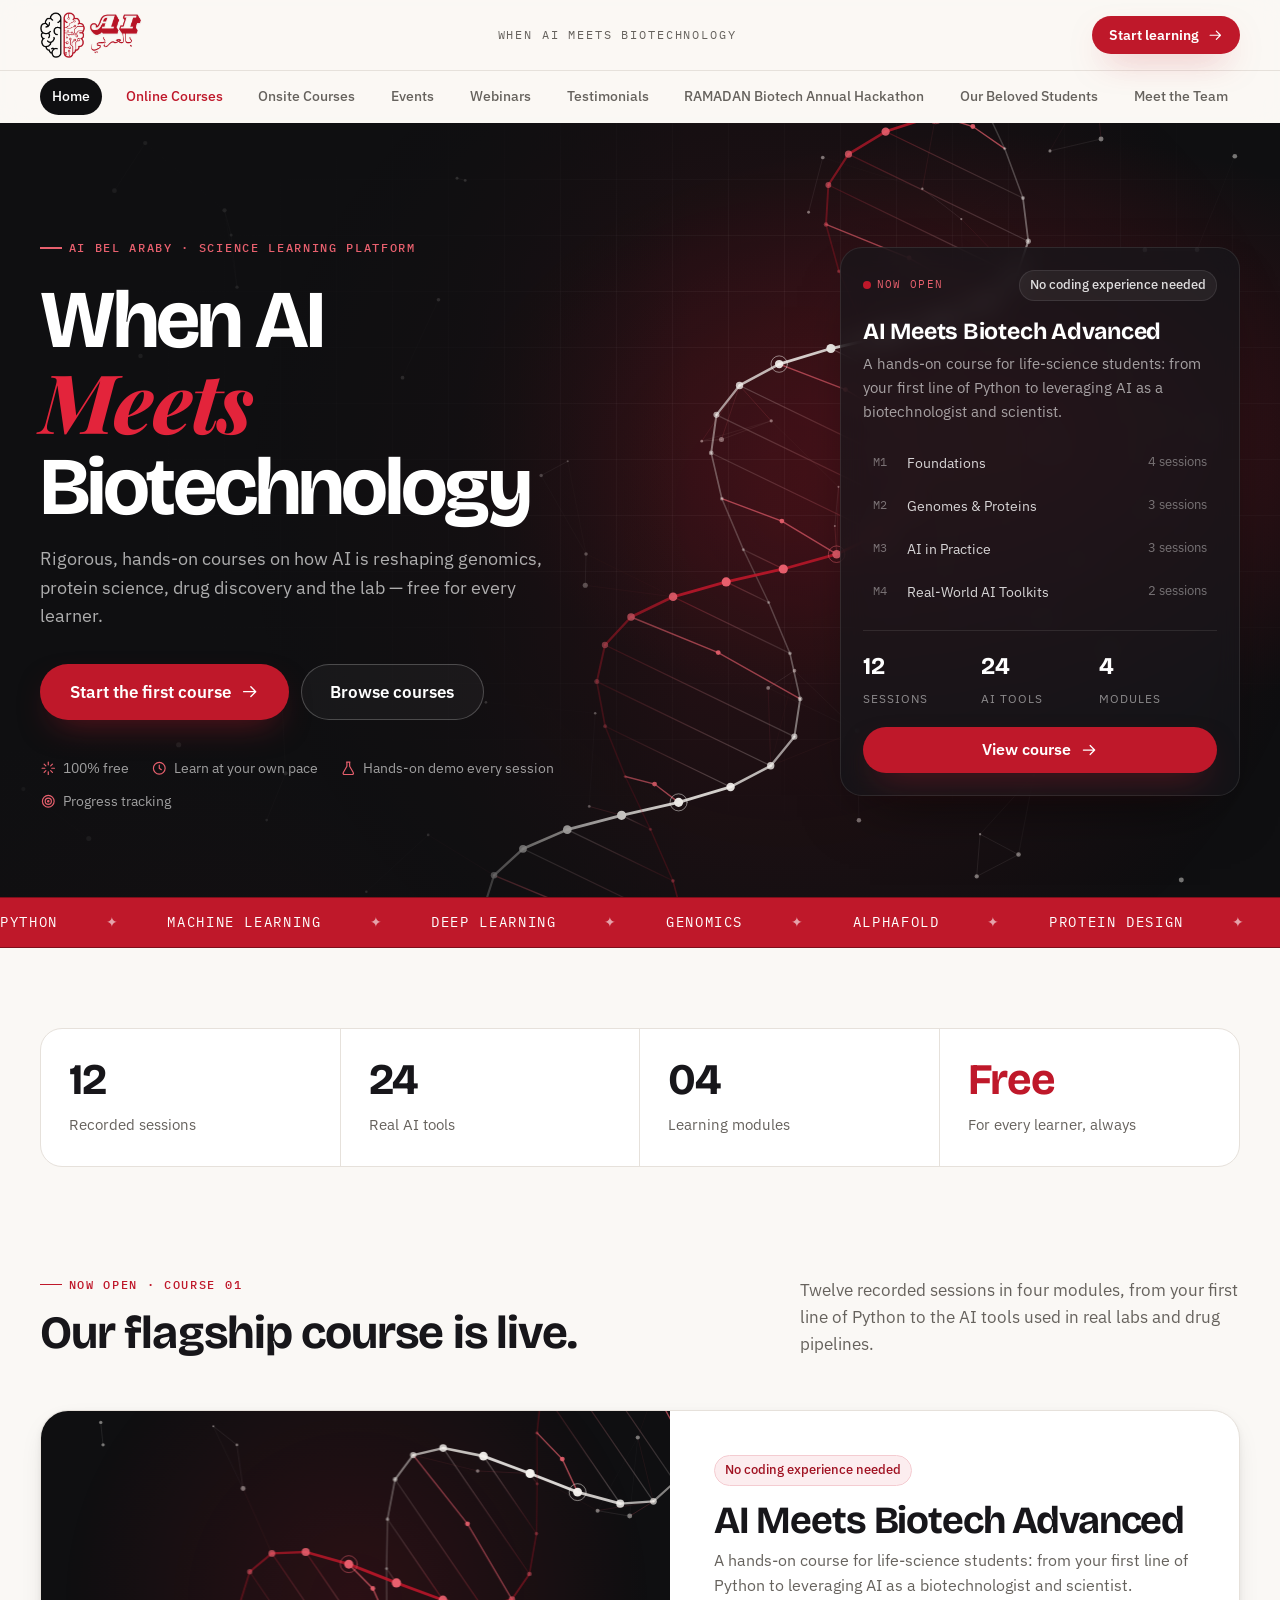
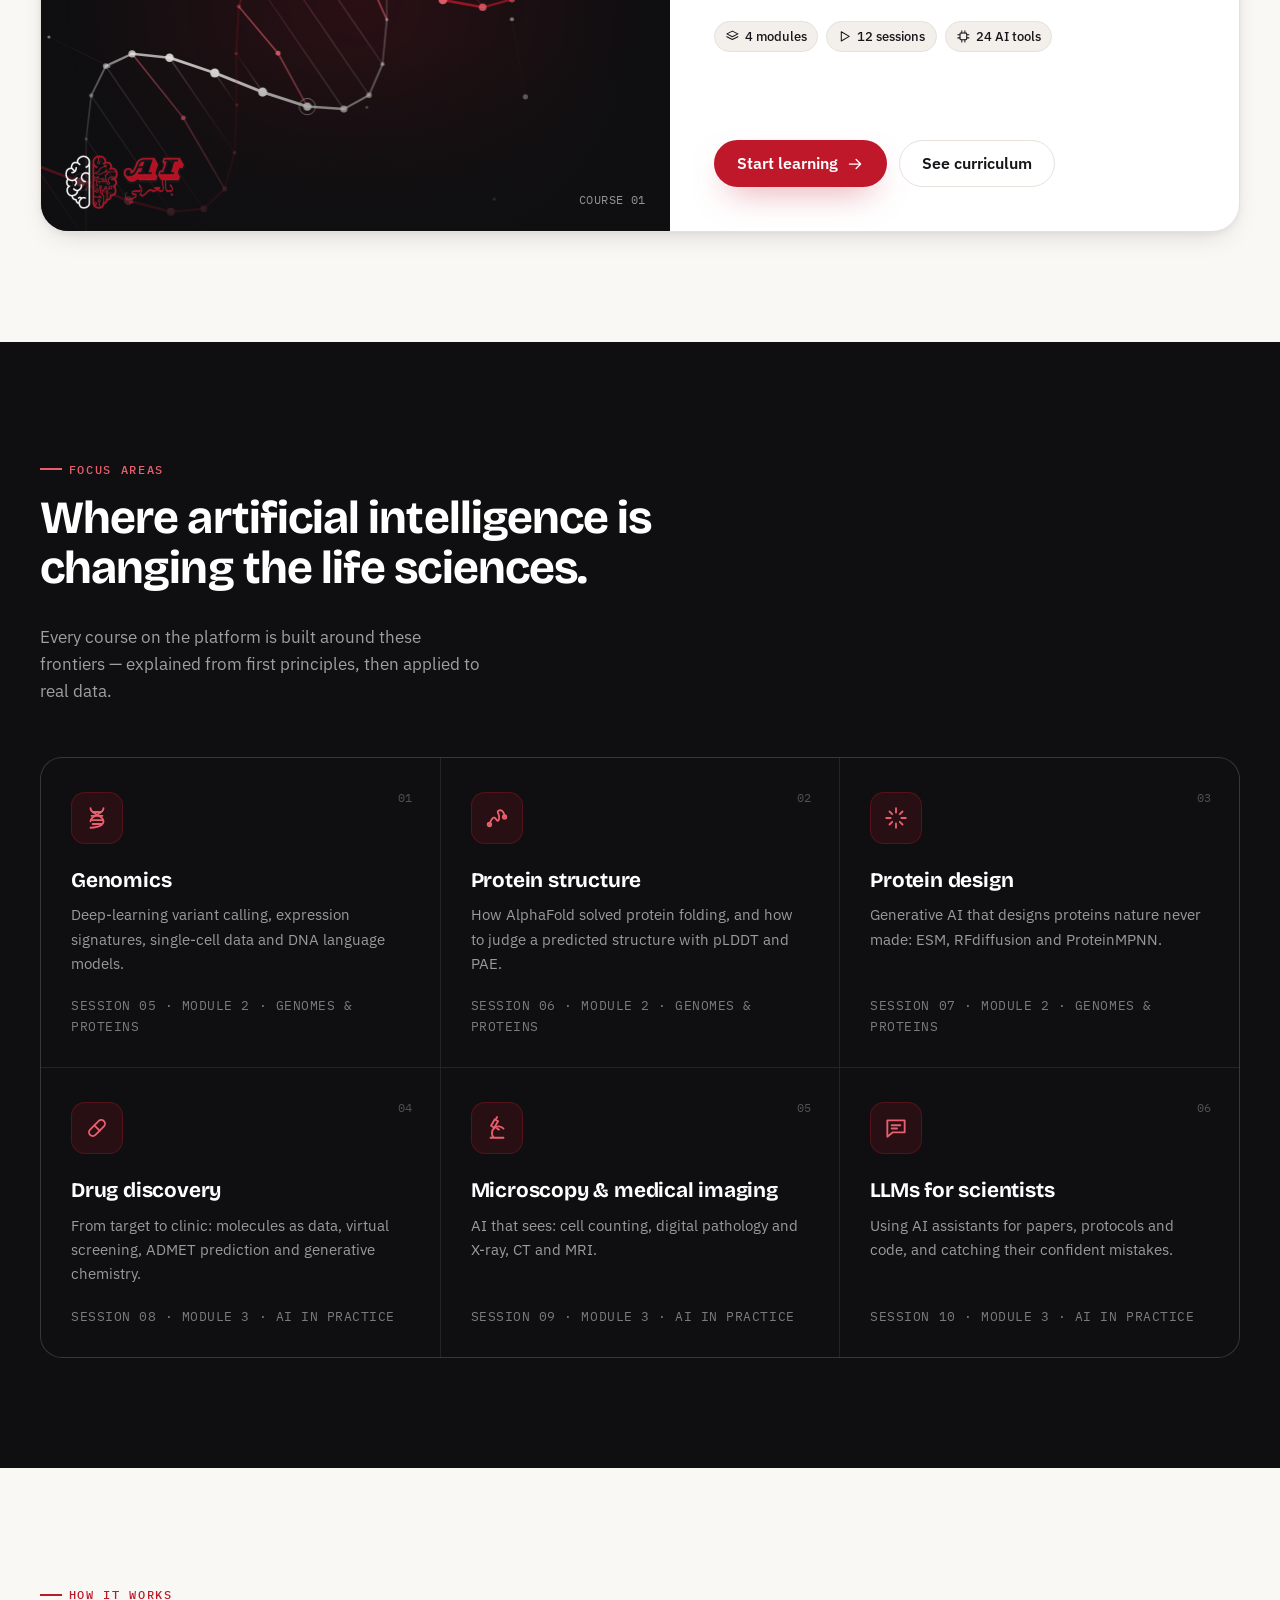
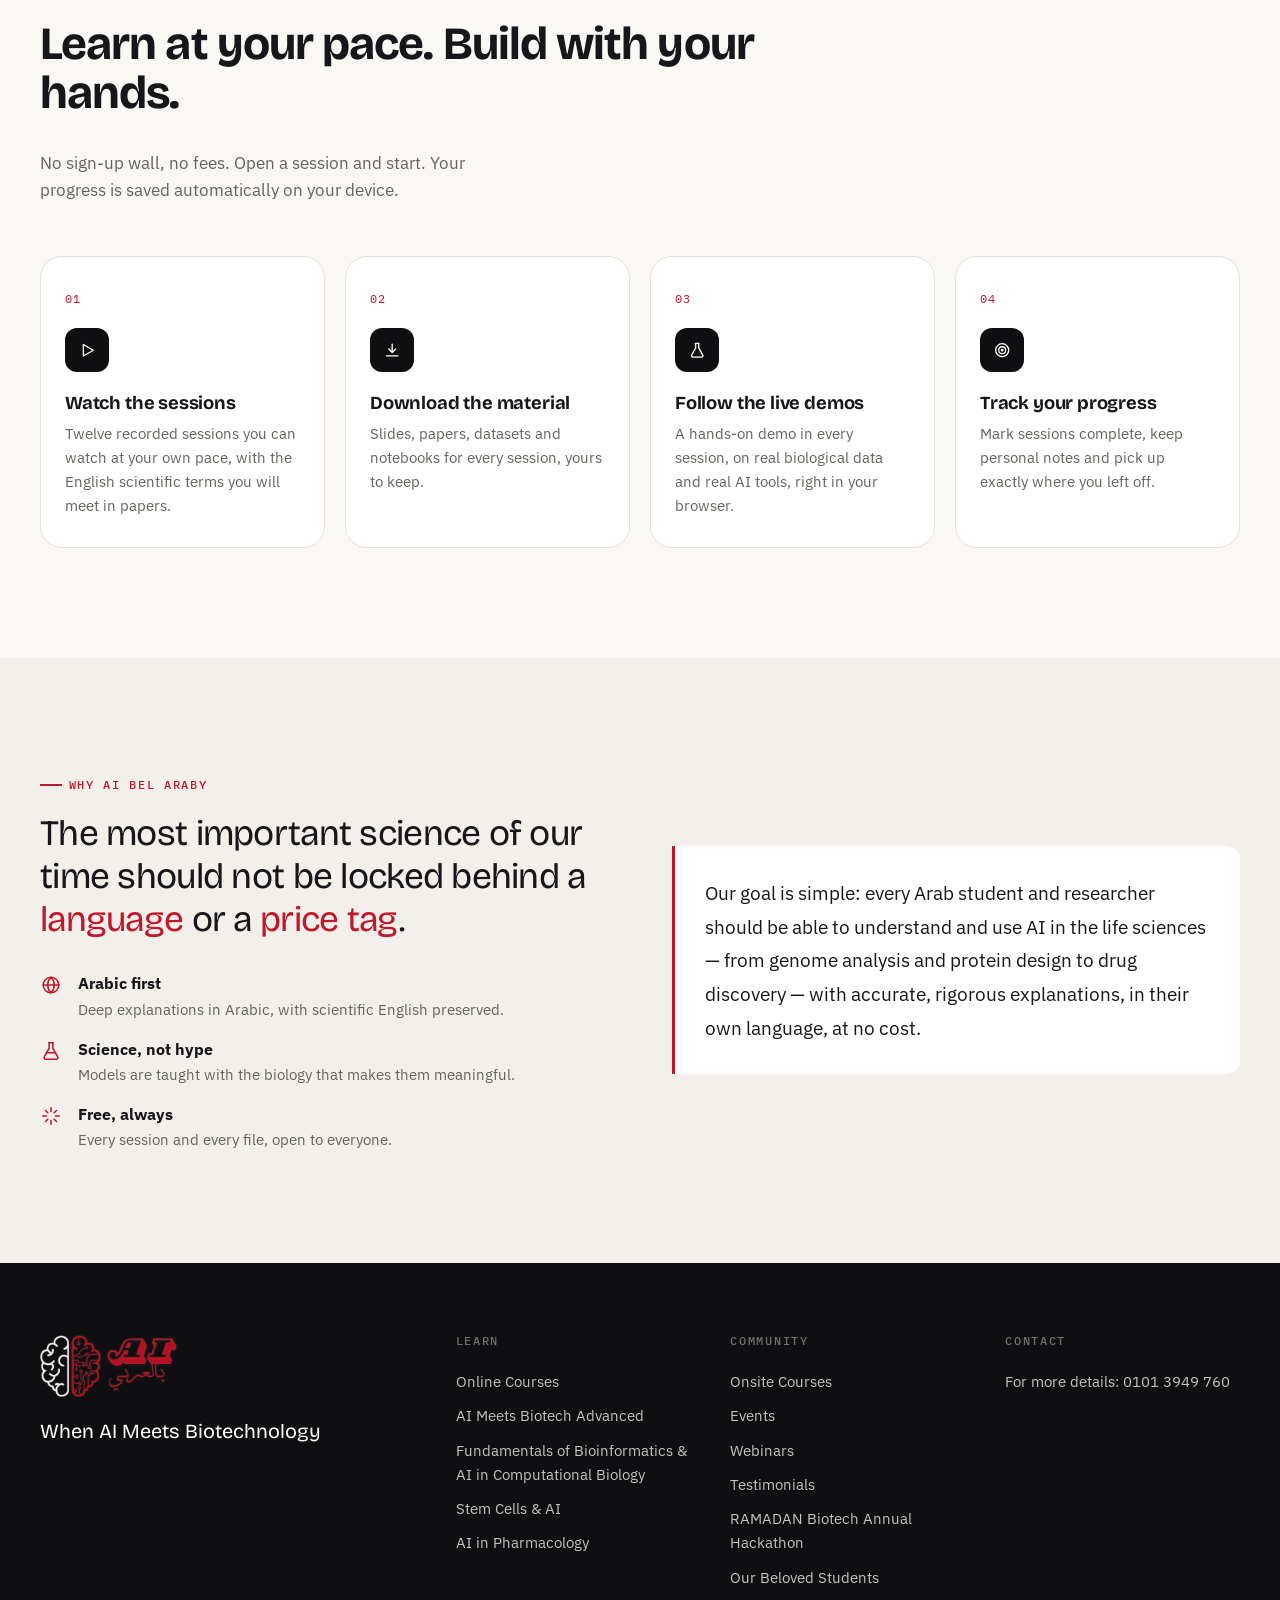
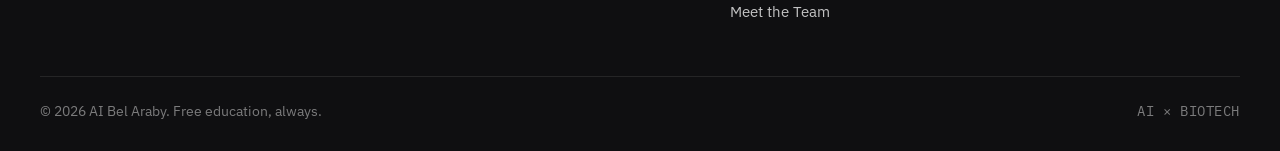
==== commit 42c962d0: "Cache-bust CSS/JS so updates show immediately; show lab photos on onsite course detail pages Co-Auth" ====
--- a/index.html
+++ b/index.html
@@ -17,7 +17,7 @@
   <link rel="preconnect" href="https://fonts.googleapis.com">
   <link rel="preconnect" href="https://fonts.gstatic.com" crossorigin>
   <link href="https://fonts.googleapis.com/css2?family=Bricolage+Grotesque:opsz,wght@12..96,500;12..96,600;12..96,700;12..96,800&family=IBM+Plex+Mono:wght@400;500&family=Playfair+Display:ital,wght@1,700;1,800&family=IBM+Plex+Sans+Arabic:wght@400;500;600;700&family=IBM+Plex+Sans:ital,wght@0,400;0,500;0,600;1,400&display=swap" rel="stylesheet">
-  <link rel="stylesheet" href="assets/css/style.css">
+  <link rel="stylesheet" href="assets/css/style.css?v=20261127b">
 </head>
 <body data-page="home">
 
@@ -137,9 +137,9 @@
 
 </main>
 
-<script src="assets/js/courses.js"></script>
-<script src="assets/js/core.js"></script>
-<script src="assets/js/helix.js"></script>
-<script src="assets/js/app.js"></script>
+<script src="assets/js/courses.js?v=20261127b"></script>
+<script src="assets/js/core.js?v=20261127b"></script>
+<script src="assets/js/helix.js?v=20261127b"></script>
+<script src="assets/js/app.js?v=20261127b"></script>
 </body>
 </html>
--- a/assets/css/style.css
+++ b/assets/css/style.css
@@ -968,3 +968,4 @@
   .lab-cta { padding: 30px 24px; }
 }
 .lt-facts div:last-child:nth-child(odd) { grid-column: 1 / -1; }
+.ig { display: grid; grid-template-columns: repeat(auto-fill, minmax(140px, 1fr)); gap: 10px; } .ig a { border-radius: 12px; overflow: hidden; aspect-ratio: 1; display: block; } .ig img { width: 100%; height: 100%; object-fit: cover; transition: transform .4s; } .ig a:hover img { transform: scale(1.05); }
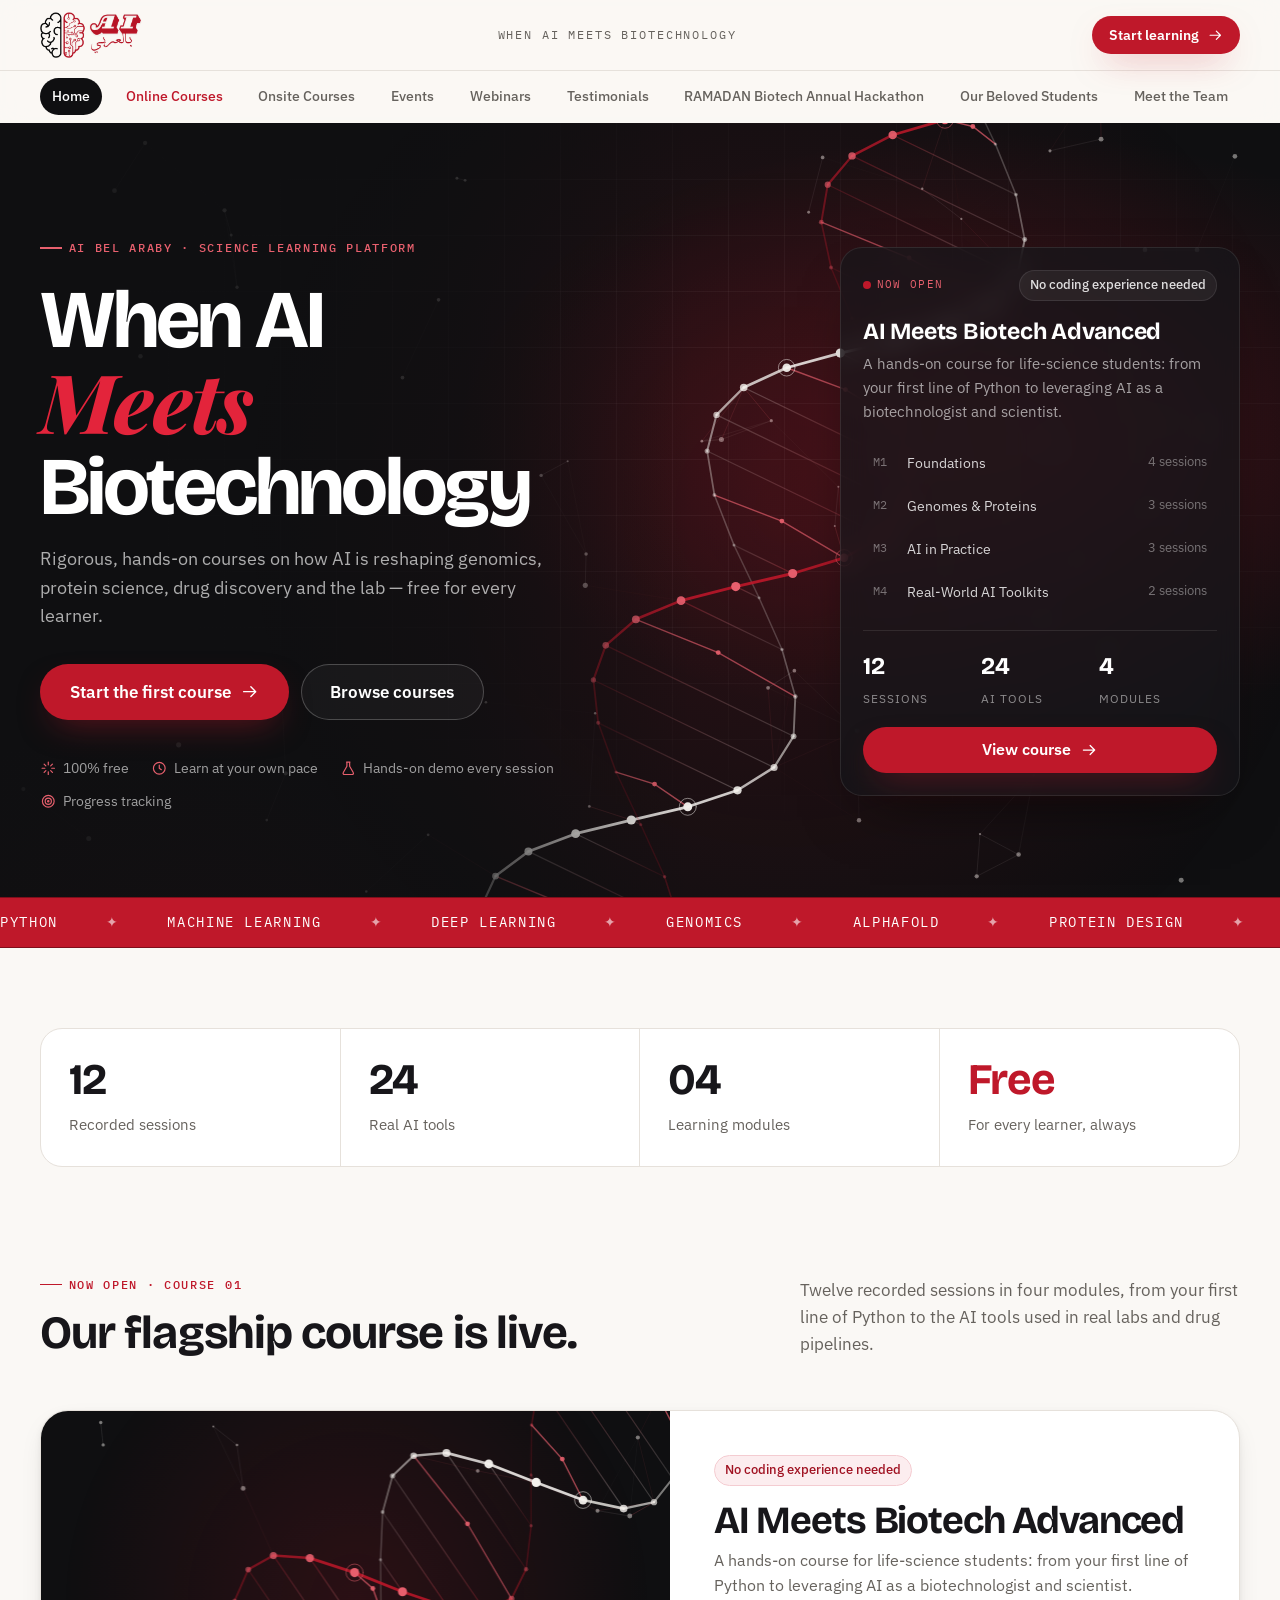
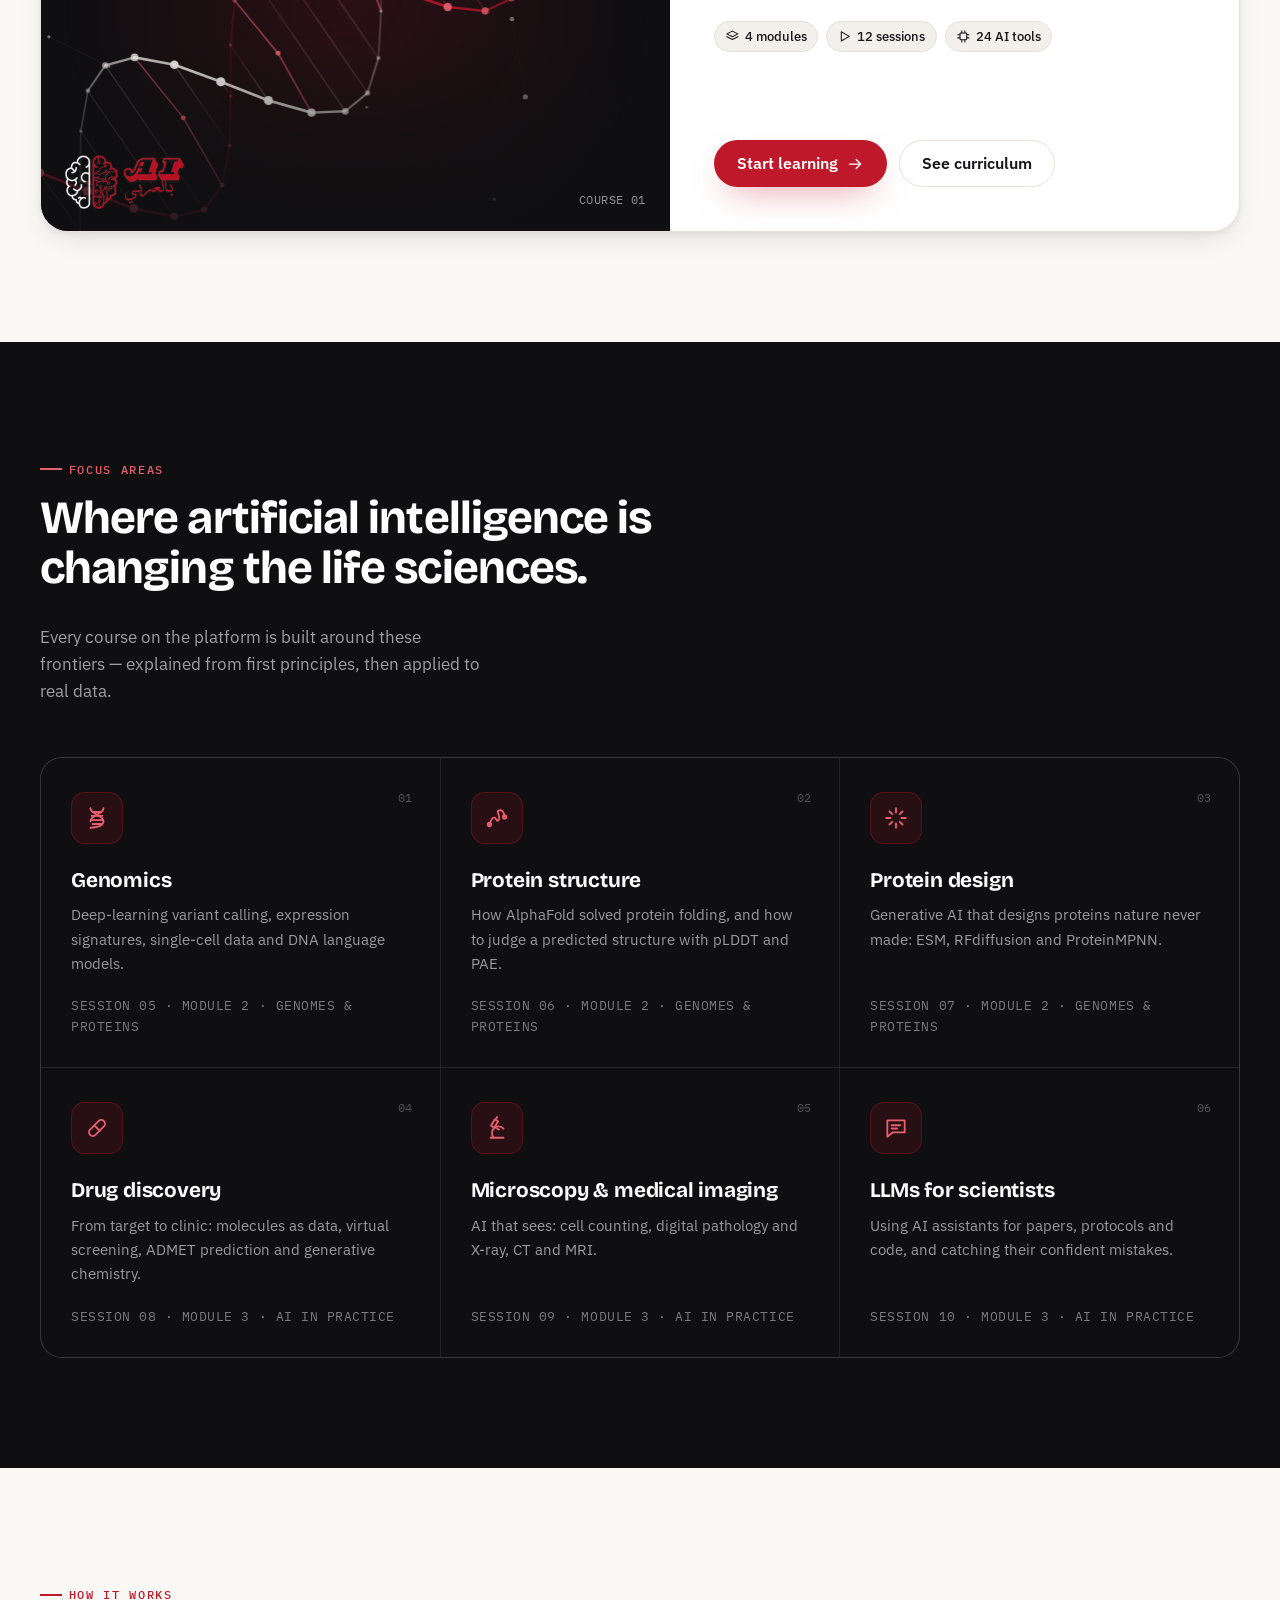
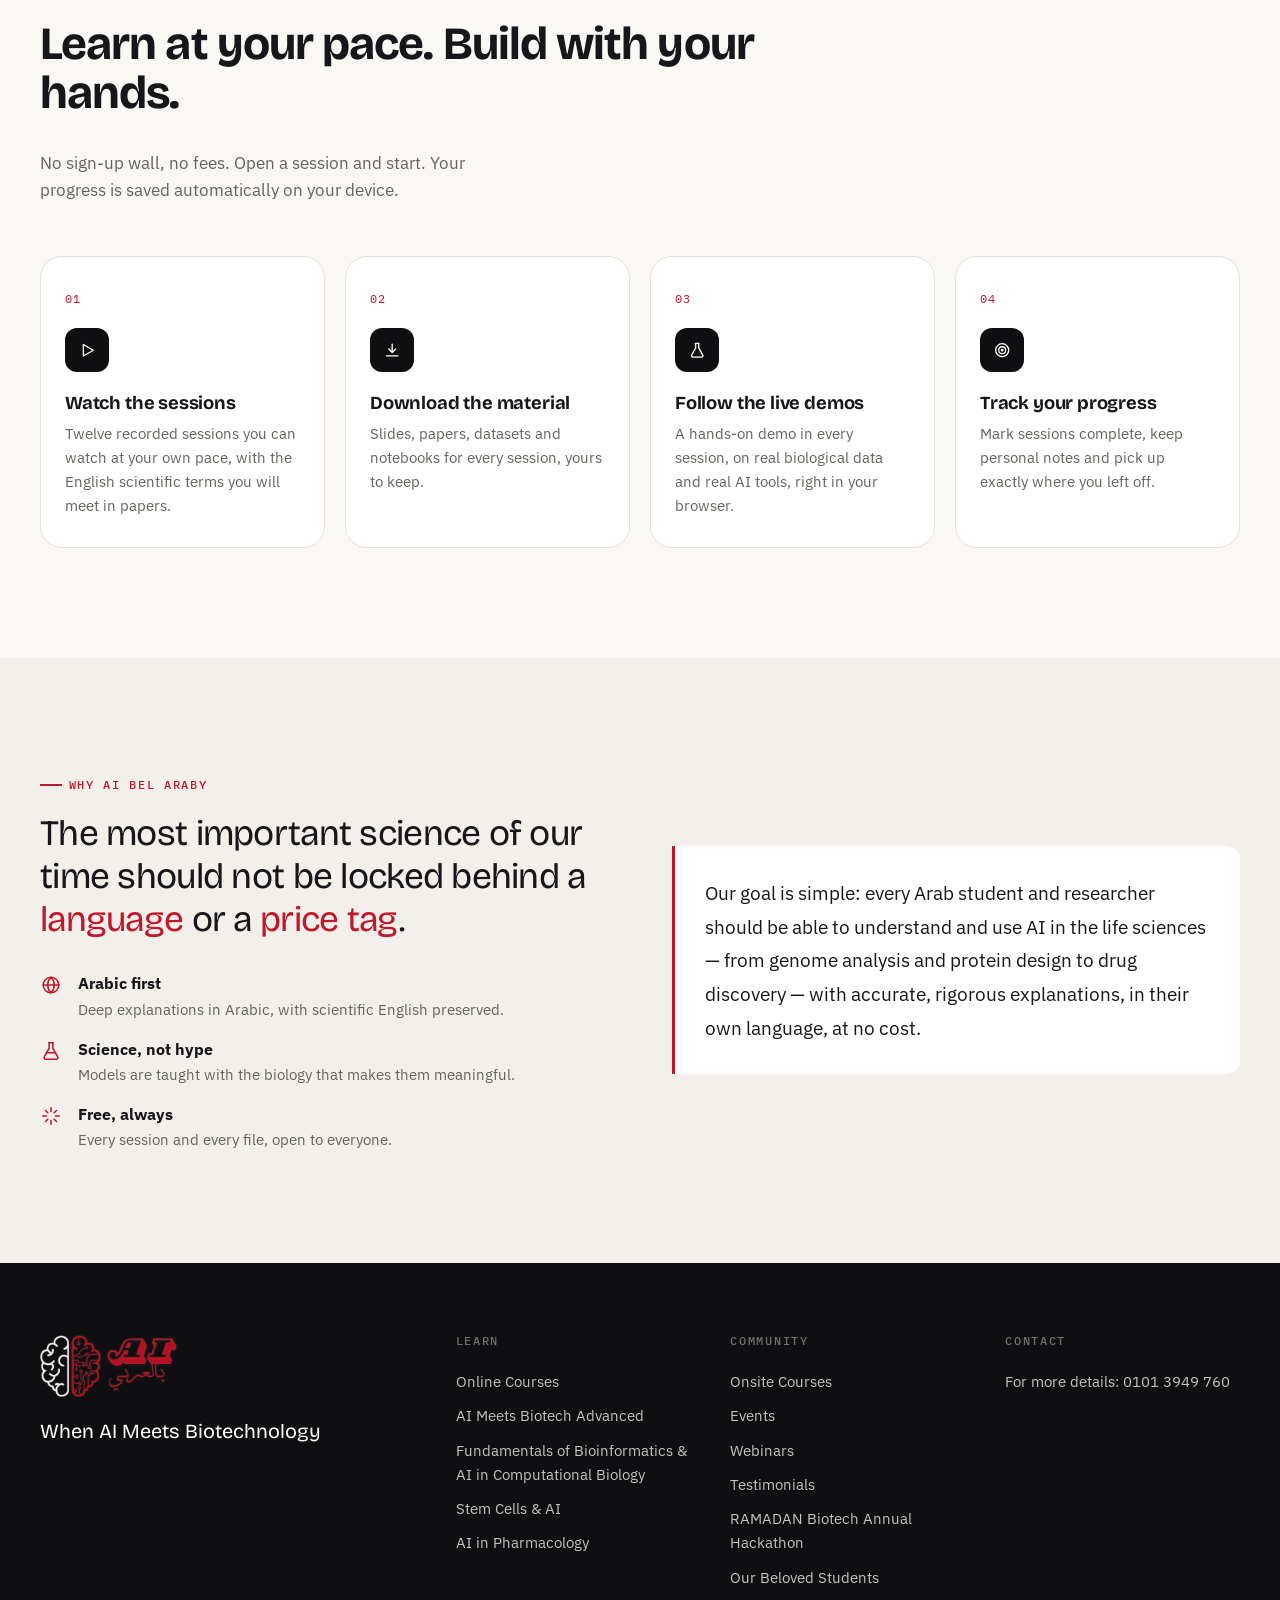
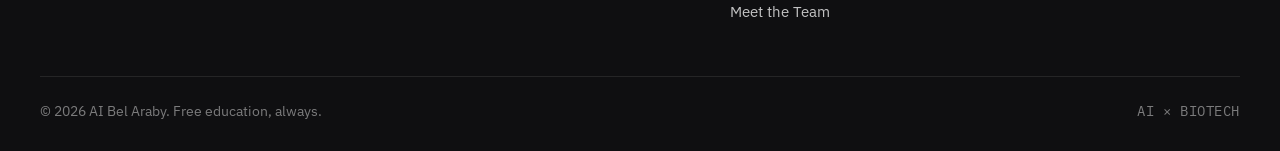
==== commit e9f8df83: "Students page: 2000+ students celebrated, 18 programs Co-Authored-By: Claude Opus 5.5 <noreply@anthr" ====
--- a/index.html
+++ b/index.html
@@ -17,7 +17,7 @@
   <link rel="preconnect" href="https://fonts.googleapis.com">
   <link rel="preconnect" href="https://fonts.gstatic.com" crossorigin>
   <link href="https://fonts.googleapis.com/css2?family=Bricolage+Grotesque:opsz,wght@12..96,500;12..96,600;12..96,700;12..96,800&family=IBM+Plex+Mono:wght@400;500&family=Playfair+Display:ital,wght@1,700;1,800&family=IBM+Plex+Sans+Arabic:wght@400;500;600;700&family=IBM+Plex+Sans:ital,wght@0,400;0,500;0,600;1,400&display=swap" rel="stylesheet">
-  <link rel="stylesheet" href="assets/css/style.css?v=20261127b">
+  <link rel="stylesheet" href="assets/css/style.css?v=20261127c">
 </head>
 <body data-page="home">
 
@@ -137,9 +137,9 @@
 
 </main>
 
-<script src="assets/js/courses.js?v=20261127b"></script>
-<script src="assets/js/core.js?v=20261127b"></script>
-<script src="assets/js/helix.js?v=20261127b"></script>
-<script src="assets/js/app.js?v=20261127b"></script>
+<script src="assets/js/courses.js?v=20261127c"></script>
+<script src="assets/js/core.js?v=20261127c"></script>
+<script src="assets/js/helix.js?v=20261127c"></script>
+<script src="assets/js/app.js?v=20261127c"></script>
 </body>
 </html>
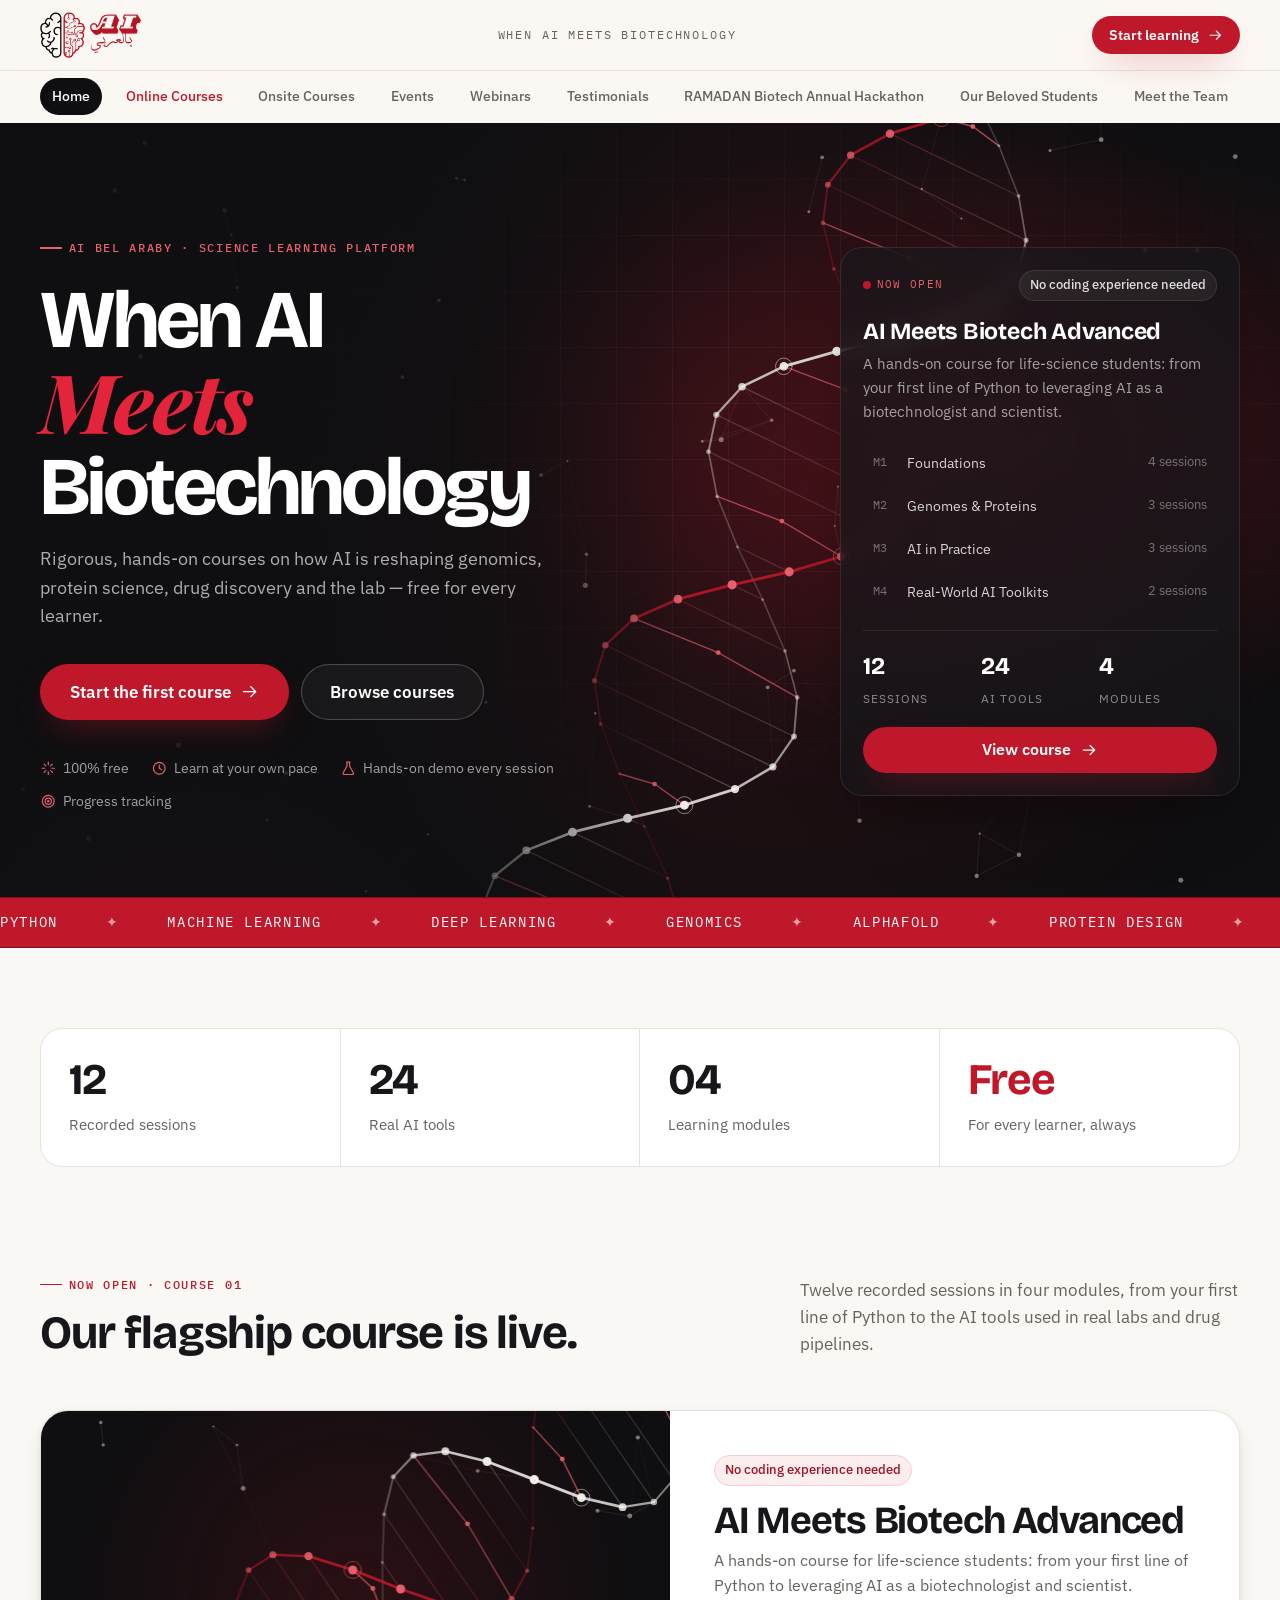
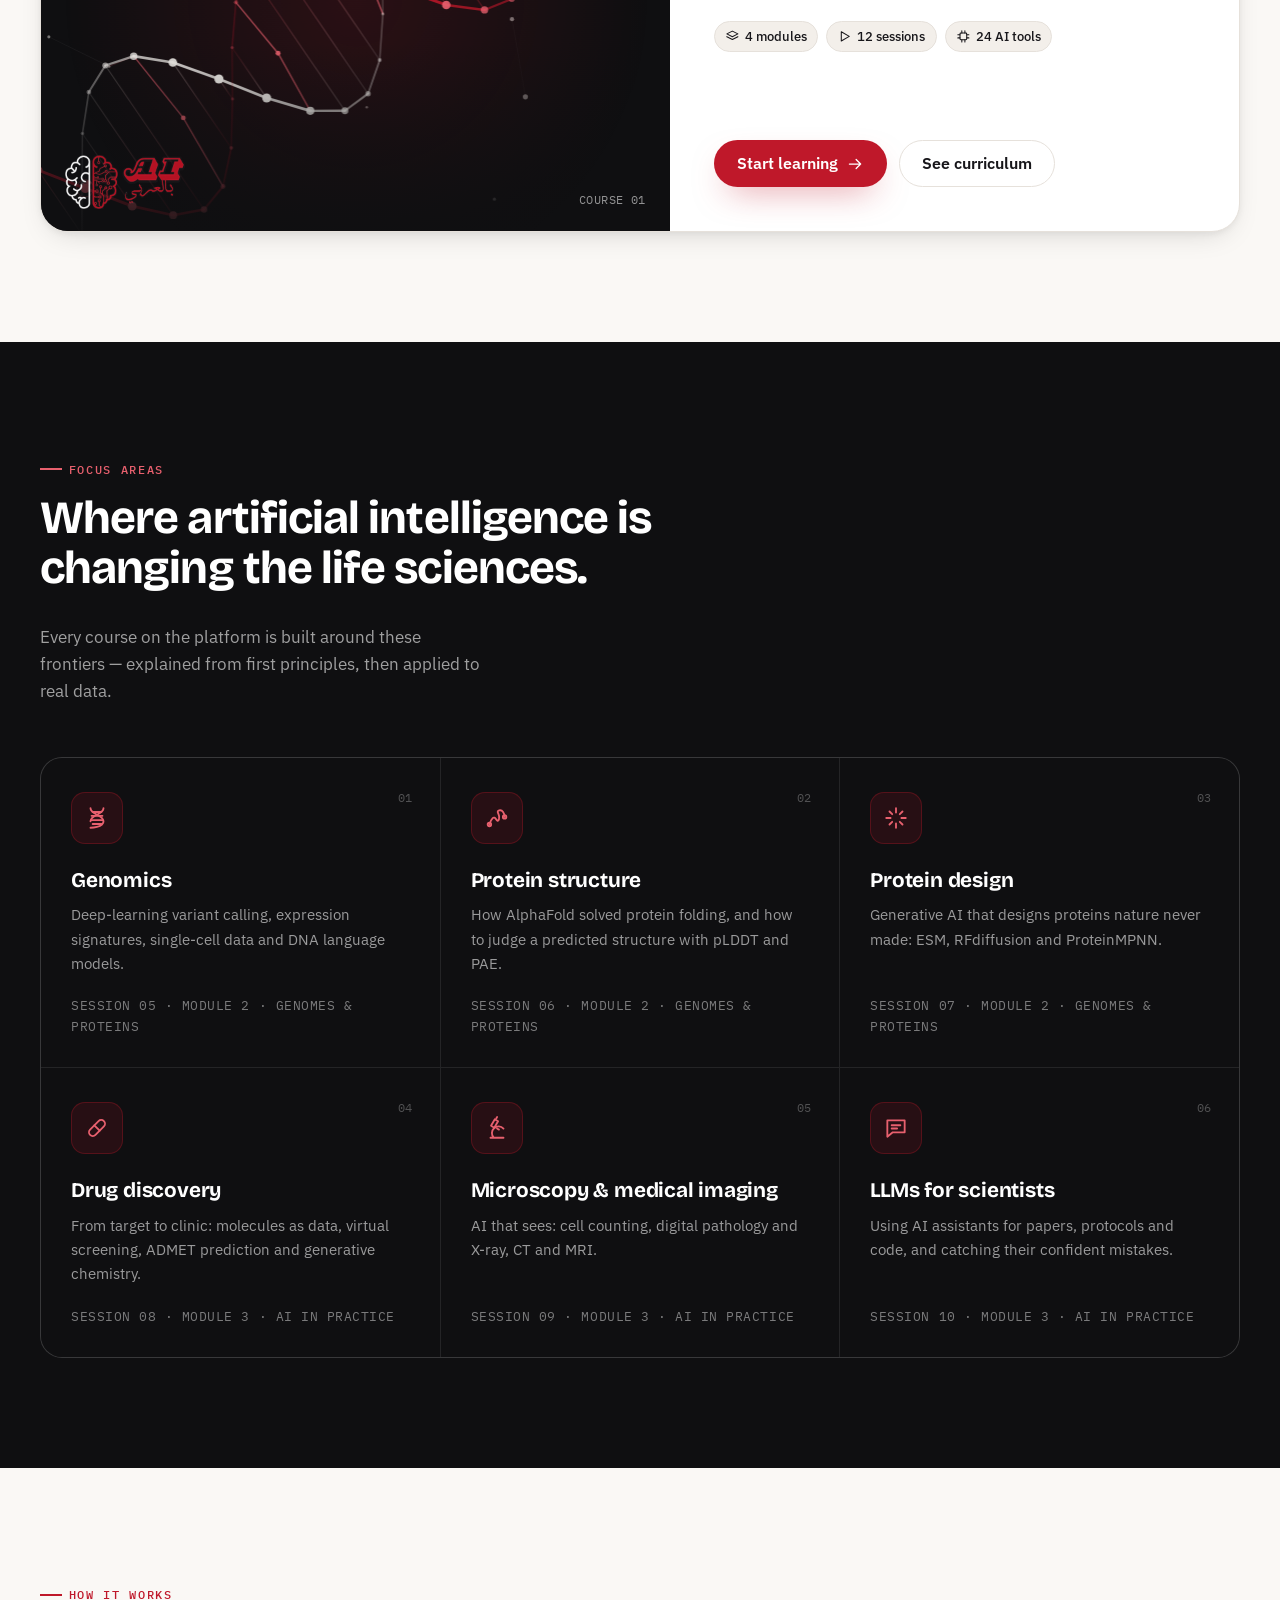
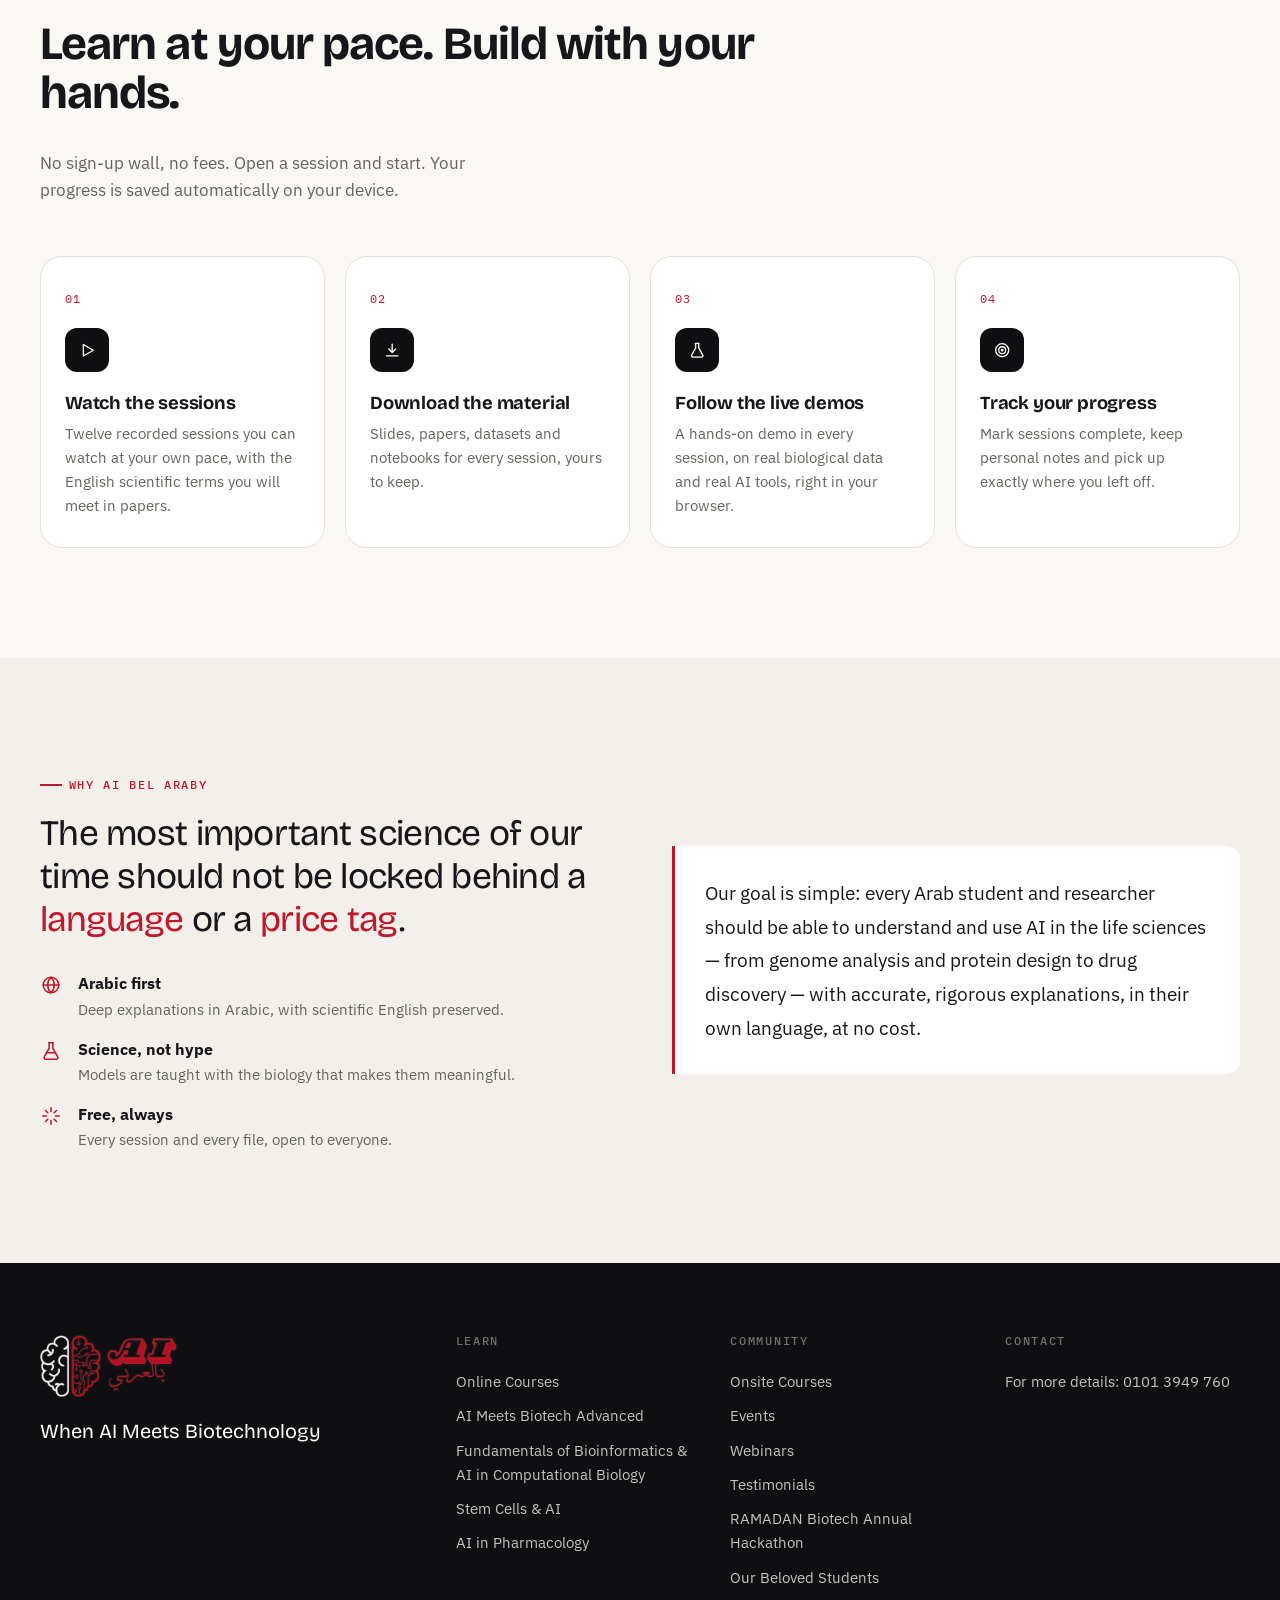
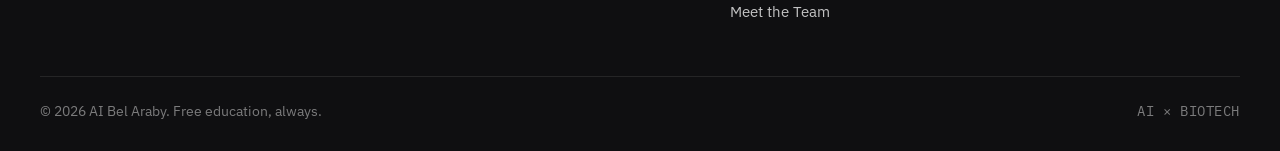
==== commit 0cae3998: "Webinars: on-air broadcast log with 3 episodes and closing quote Co-Authored-By: Claude Opus 5.5 <no" ====
--- a/index.html
+++ b/index.html
@@ -17,7 +17,7 @@
   <link rel="preconnect" href="https://fonts.googleapis.com">
   <link rel="preconnect" href="https://fonts.gstatic.com" crossorigin>
   <link href="https://fonts.googleapis.com/css2?family=Bricolage+Grotesque:opsz,wght@12..96,500;12..96,600;12..96,700;12..96,800&family=IBM+Plex+Mono:wght@400;500&family=Playfair+Display:ital,wght@1,700;1,800&family=IBM+Plex+Sans+Arabic:wght@400;500;600;700&family=IBM+Plex+Sans:ital,wght@0,400;0,500;0,600;1,400&display=swap" rel="stylesheet">
-  <link rel="stylesheet" href="assets/css/style.css?v=20261127c">
+  <link rel="stylesheet" href="assets/css/style.css?v=20261127d">
 </head>
 <body data-page="home">
 
@@ -137,9 +137,9 @@
 
 </main>
 
-<script src="assets/js/courses.js?v=20261127c"></script>
-<script src="assets/js/core.js?v=20261127c"></script>
-<script src="assets/js/helix.js?v=20261127c"></script>
-<script src="assets/js/app.js?v=20261127c"></script>
+<script src="assets/js/courses.js?v=20261127d"></script>
+<script src="assets/js/core.js?v=20261127d"></script>
+<script src="assets/js/helix.js?v=20261127d"></script>
+<script src="assets/js/app.js?v=20261127d"></script>
 </body>
 </html>
--- a/assets/css/style.css
+++ b/assets/css/style.css
@@ -969,3 +969,67 @@
 }
 .lt-facts div:last-child:nth-child(odd) { grid-column: 1 / -1; }
 .ig { display: grid; grid-template-columns: repeat(auto-fill, minmax(140px, 1fr)); gap: 10px; } .ig a { border-radius: 12px; overflow: hidden; aspect-ratio: 1; display: block; } .ig img { width: 100%; height: 100%; object-fit: cover; transition: transform .4s; } .ig a:hover img { transform: scale(1.05); }
+
+/* ---------- webinars (on air) ---------- */
+.ah { background: #0b0b0d; color: #fff; overflow: hidden; position: relative; }
+.ah::before { content: ""; position: absolute; inset: 0; background: radial-gradient(500px 300px at 80% 60%, rgba(191,24,42,.35), transparent 70%); }
+.ah-inner { position: relative; display: grid; grid-template-columns: 1fr 1fr; gap: 40px; align-items: center; padding: 84px 0 70px; }
+.onair { display: inline-flex; align-items: center; gap: 10px; margin-top: 22px; padding: 8px 16px; border: 2px solid var(--red); border-radius: 8px; font-family: var(--f-display); font-weight: 800; letter-spacing: .18em; text-transform: uppercase; font-size: .85rem; color: #ff4a5c; text-shadow: 0 0 14px rgba(255,74,92,.7); box-shadow: 0 0 24px rgba(191,24,42,.45), inset 0 0 14px rgba(191,24,42,.3); }
+.onair i { width: 10px; height: 10px; border-radius: 50%; background: #ff2d42; box-shadow: 0 0 12px #ff2d42; animation: blink 1.4s infinite; }
+@keyframes blink { 50% { opacity: .25; } }
+.ah h1 { font-size: clamp(3rem, 7vw, 5.4rem); letter-spacing: -.04em; margin: 18px 0 14px; }
+.ah p { color: rgba(255,255,255,.7); font-size: 1.1rem; max-width: 480px; }
+.ah-stats { display: flex; gap: 30px; margin-top: 30px; }
+.ah-stats span { color: rgba(255,255,255,.55); font-size: .88rem; }
+.ah-stats b { display: block; font-family: var(--f-display); font-size: 2.3rem; color: #fff; line-height: 1; }
+.ah-wave { height: 240px; display: flex; align-items: center; gap: 5px; }
+.ah-wave i { flex: 1; height: var(--h); border-radius: 99px; background: linear-gradient(180deg, #ff4a5c, var(--red-700)); animation: wave 1.6s ease-in-out infinite alternate; animation-delay: var(--d); transform-origin: center; }
+@keyframes wave { from { transform: scaleY(.35); opacity: .6; } to { transform: scaleY(1); opacity: 1; } }
+.ep-wrap { padding-top: 80px; }
+.ep-head { margin-bottom: 40px; } .ep-head h2 { margin-top: 12px; }
+.eps { position: relative; display: grid; gap: 26px; }
+.eps::before { content: ""; position: absolute; left: 89px; top: 10px; bottom: 10px; width: 2px; background: repeating-linear-gradient(180deg, var(--red) 0 8px, transparent 8px 16px); opacity: .5; }
+.ep { position: relative; display: grid; grid-template-columns: 180px minmax(0, 1fr) 300px; background: #fff; border: 1px solid var(--line); border-radius: 22px; overflow: hidden; transition: box-shadow .25s, transform .25s var(--ease); scroll-margin-top: 120px; }
+.ep:hover { box-shadow: var(--shadow); transform: translateY(-2px); }
+.ep-date { background: var(--ink); color: #fff; display: flex; flex-direction: column; align-items: center; justify-content: center; text-align: center; padding: 26px 14px; position: relative; }
+.ep-date::after { content: ""; position: absolute; right: -10px; top: 50%; width: 20px; height: 20px; border-radius: 50%; background: var(--paper); transform: translateY(-50%); }
+.ep-no { font-family: var(--f-mono); font-size: .7rem; letter-spacing: .16em; color: #ff4a5c; }
+.ep-date b { font-family: var(--f-display); font-size: 4.2rem; line-height: 1; margin: 8px 0 2px; }
+.ep-m { font-weight: 600; text-transform: uppercase; letter-spacing: .08em; font-size: .9rem; }
+.ep-w { color: rgba(255,255,255,.5); font-size: .82rem; margin-top: 2px; }
+.ep-t { margin-top: 12px; font-size: .78rem; color: rgba(255,255,255,.8); display: inline-flex; gap: 5px; align-items: center; border-top: 1px dashed rgba(255,255,255,.2); padding-top: 10px; }
+.ep-body { padding: 30px 34px; display: flex; flex-direction: column; gap: 12px; }
+.ep-topic { font-family: var(--f-mono); font-size: .7rem; letter-spacing: .12em; text-transform: uppercase; color: var(--red); }
+.ep-body h3 { font-size: clamp(1.4rem, 2.2vw, 1.9rem); line-height: 1.15; text-wrap: balance; }
+.ep-body > p { color: var(--muted); }
+.ep-spk { display: flex; gap: 12px; align-items: center; padding: 12px 14px; background: var(--paper); border-radius: 14px; }
+.ep-mic { width: 40px; height: 40px; border-radius: 50%; background: var(--red); color: #fff; display: grid; place-items: center; flex: none; }
+.ep-spk b { display: block; } .ep-spk small { color: var(--muted); font-size: .8rem; line-height: 1.4; display: block; }
+.ep-tags { display: flex; flex-wrap: wrap; gap: 6px; align-items: center; margin-top: auto; }
+.ep-tags span { font-size: .78rem; padding: 4px 10px; border-radius: 99px; border: 1px solid var(--line); }
+.ep-tags a { font-size: .84rem; font-weight: 600; color: var(--red); display: inline-flex; align-items: center; gap: 2px; margin-left: 6px; }
+.ep-posters { background: var(--paper-2); padding: 18px; display: grid; place-items: center; }
+.ep-posters.two { grid-template-columns: 1fr 1fr; gap: 10px; }
+.ep-posters button { padding: 0; border: 0; border-radius: 12px; overflow: hidden; cursor: zoom-in; box-shadow: 0 10px 24px -12px rgba(0,0,0,.35); transition: transform .3s var(--ease); width: 100%; }
+.ep-posters button:hover { transform: scale(1.03) rotate(-1deg); }
+.ep-posters img { width: 100%; aspect-ratio: 1; object-fit: cover; display: block; }
+.unf { background: #f3eee3; padding: 90px 0; margin-top: 40px; }
+.unf-inner { display: grid; grid-template-columns: 380px 1fr; gap: 60px; align-items: center; }
+.unf img { width: 100%; border-radius: 22px; box-shadow: var(--shadow); }
+.unf-ar { font-family: var(--f-ar); font-weight: 700; font-size: clamp(2rem, 4vw, 3rem); line-height: 1.35; text-align: right; }
+.unf-ar em, .unf-en em { font-style: normal; color: var(--red); }
+.unf-en { font-family: "Playfair Display", Georgia, serif; font-size: clamp(2rem, 4vw, 3.2rem); line-height: 1.1; margin-top: 18px; letter-spacing: -.02em; }
+.unf-en em { font-style: italic; }
+.unf-sub { color: var(--muted); margin: 18px 0 24px; }
+@media (max-width: 1000px) {
+  .ah-inner { grid-template-columns: 1fr; padding: 60px 0 40px; } .ah-wave { height: 110px; }
+  .eps::before { display: none; }
+  .ep { grid-template-columns: 1fr; }
+  .ep-date { flex-direction: row; flex-wrap: wrap; gap: 6px 12px; justify-content: flex-start; padding: 16px 22px; text-align: left; }
+  .ep-date::after { display: none; }
+  .ep-date b { font-size: 2.4rem; margin: 0; }
+  .ep-t { margin: 0; border: 0; padding: 0; }
+  .ep-body { padding: 22px; }
+  .ep-posters { order: -1; } .ep-posters:not(.two) img { max-width: 340px; margin: 0 auto; }
+  .unf-inner { grid-template-columns: 1fr; gap: 30px; } .unf img { max-width: 340px; }
+}
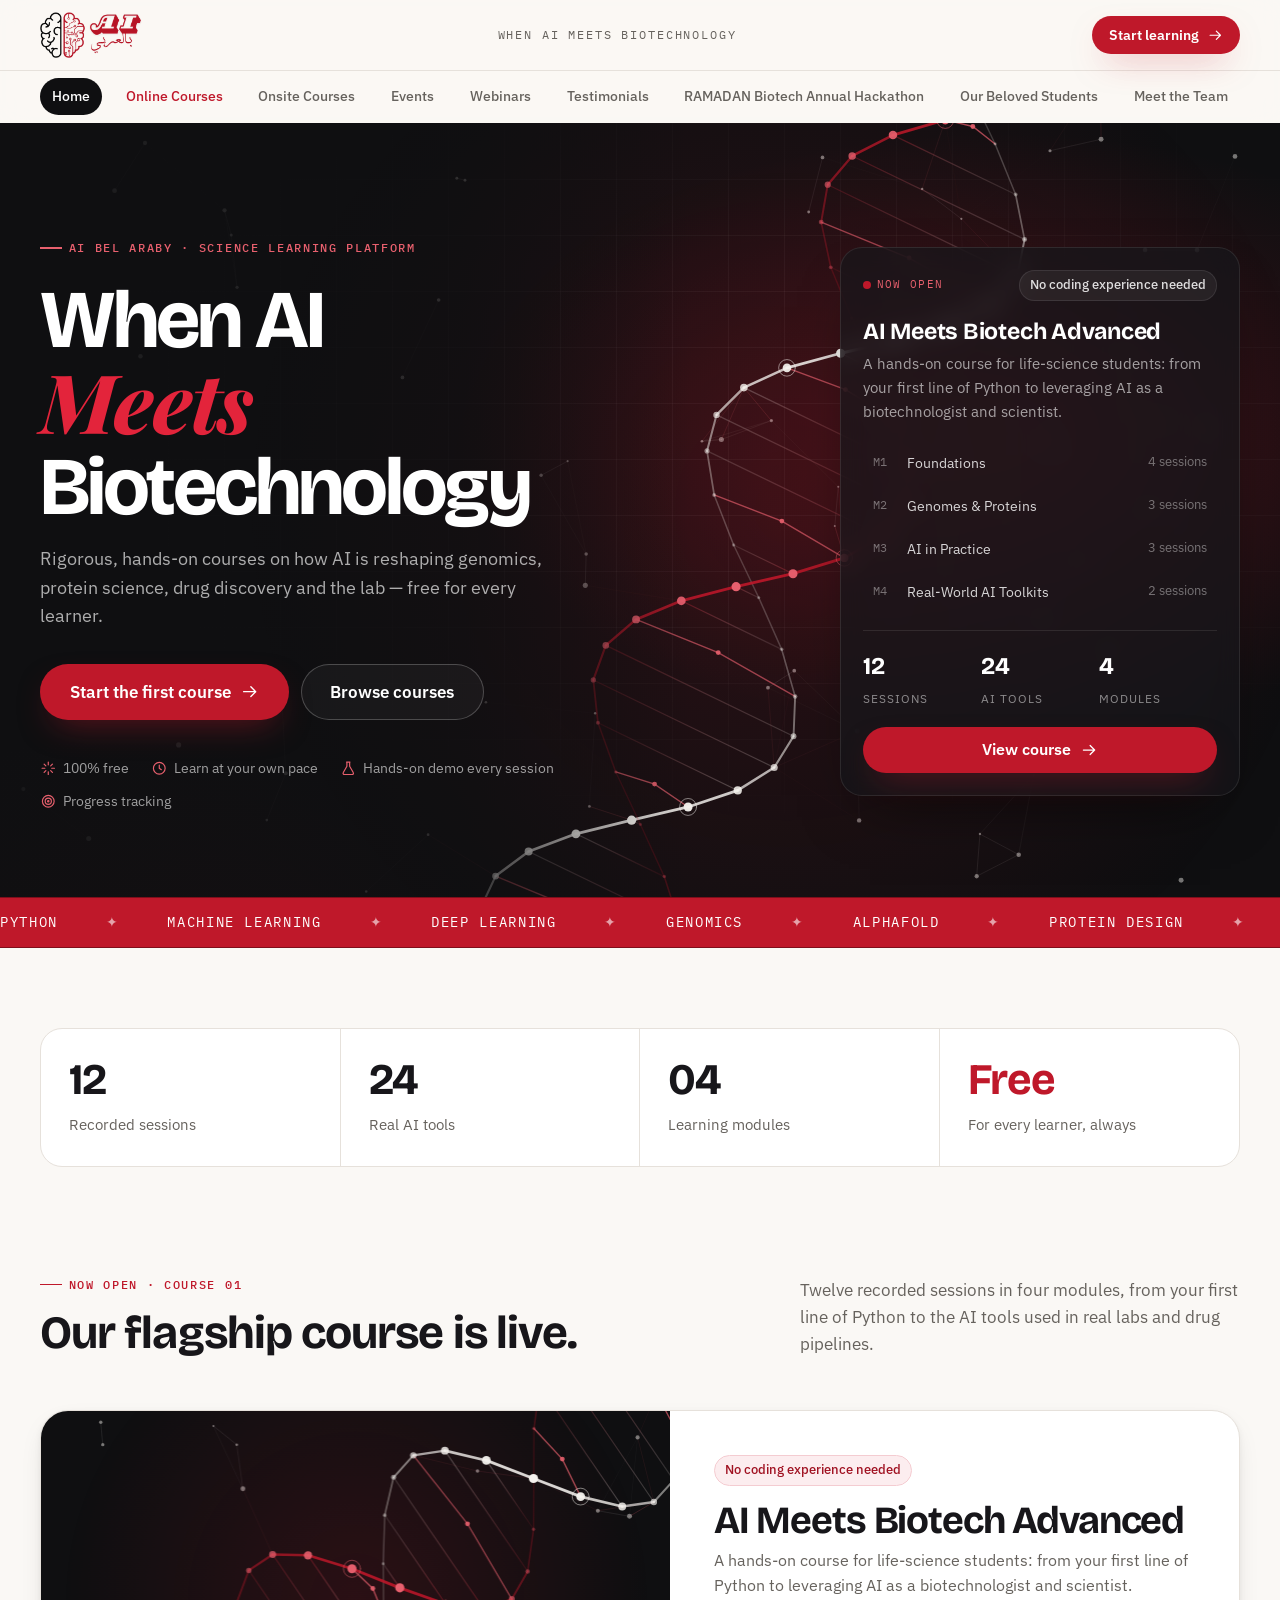
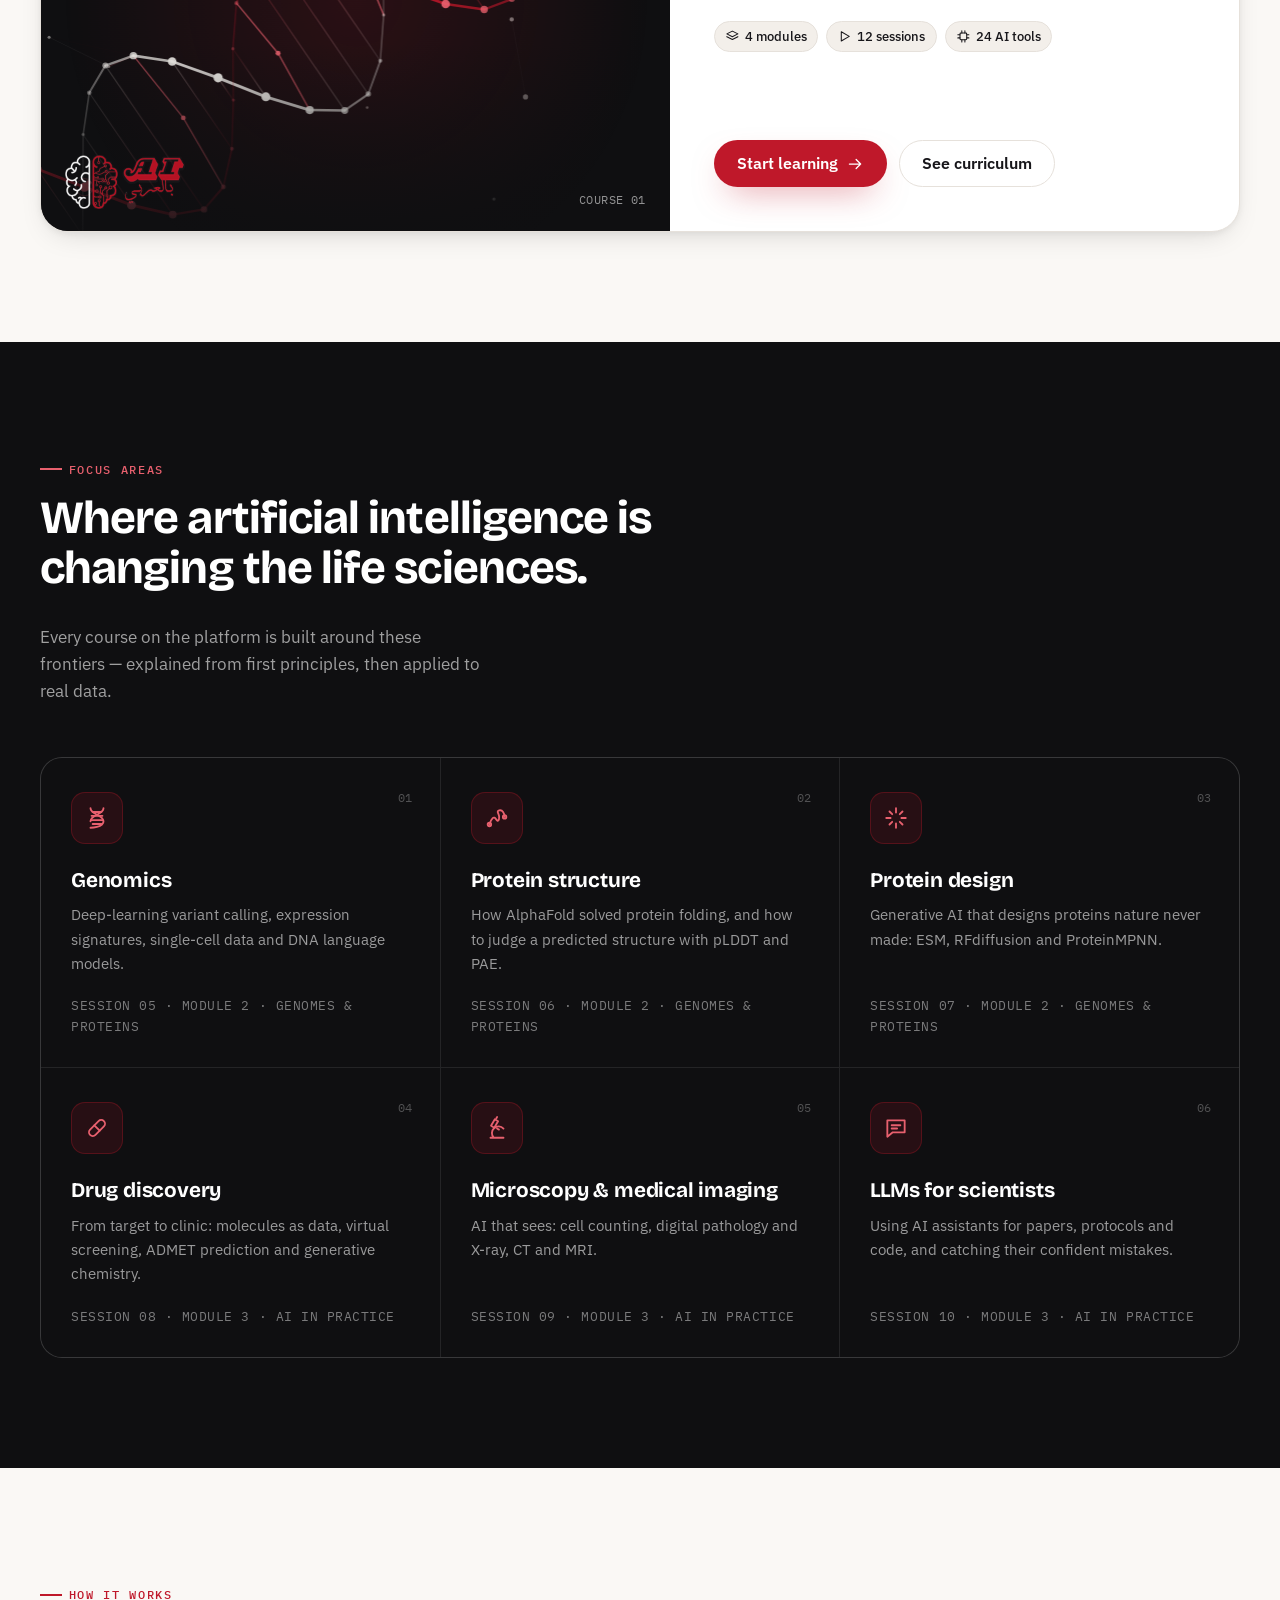
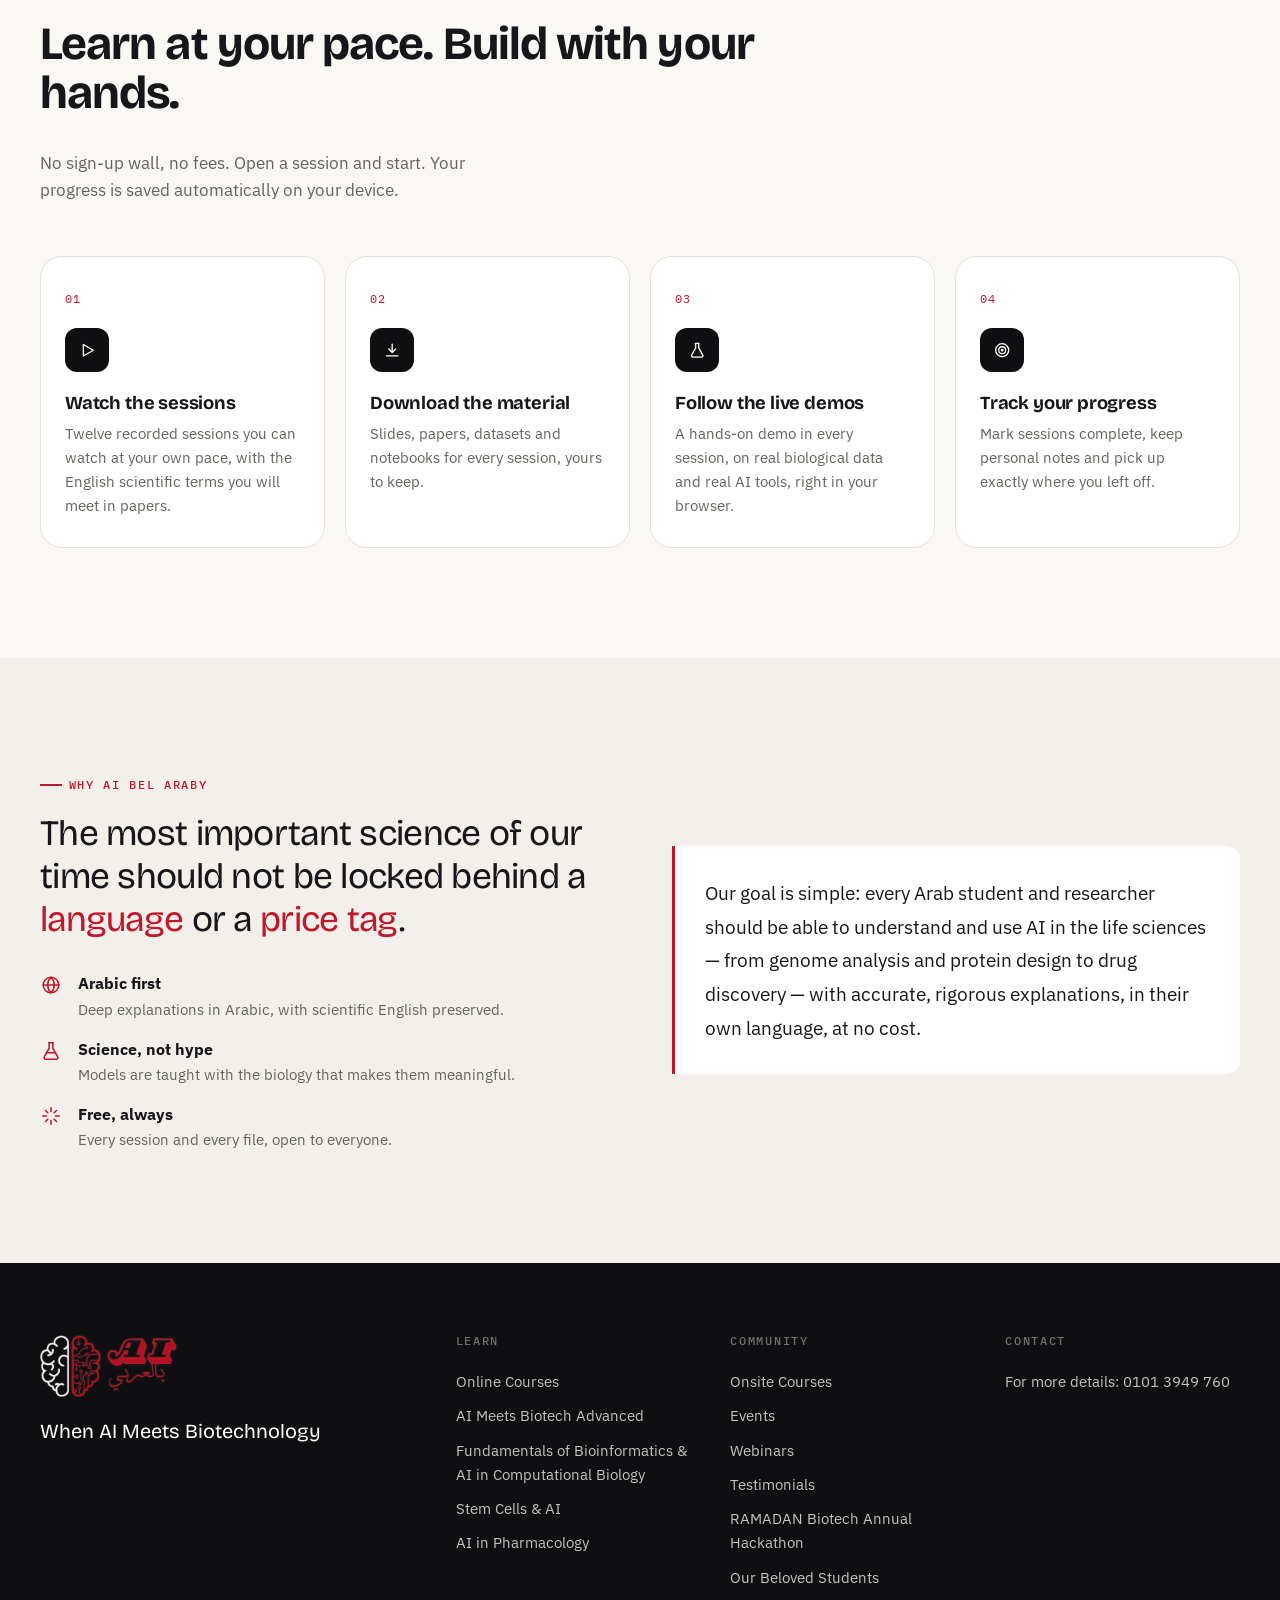
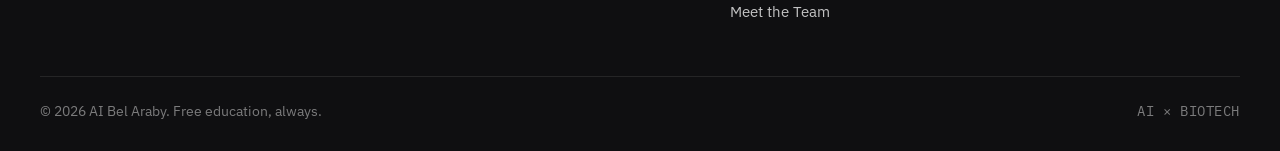
==== commit 8c851971: "Ramadan Biotech Hackathon page: night theme, 2026 podium, previous edition results, teams and partne" ====
--- a/index.html
+++ b/index.html
@@ -17,7 +17,7 @@
   <link rel="preconnect" href="https://fonts.googleapis.com">
   <link rel="preconnect" href="https://fonts.gstatic.com" crossorigin>
   <link href="https://fonts.googleapis.com/css2?family=Bricolage+Grotesque:opsz,wght@12..96,500;12..96,600;12..96,700;12..96,800&family=IBM+Plex+Mono:wght@400;500&family=Playfair+Display:ital,wght@1,700;1,800&family=IBM+Plex+Sans+Arabic:wght@400;500;600;700&family=IBM+Plex+Sans:ital,wght@0,400;0,500;0,600;1,400&display=swap" rel="stylesheet">
-  <link rel="stylesheet" href="assets/css/style.css?v=20261127d">
+  <link rel="stylesheet" href="assets/css/style.css?v=20261127e">
 </head>
 <body data-page="home">
 
@@ -137,9 +137,9 @@
 
 </main>
 
-<script src="assets/js/courses.js?v=20261127d"></script>
-<script src="assets/js/core.js?v=20261127d"></script>
-<script src="assets/js/helix.js?v=20261127d"></script>
-<script src="assets/js/app.js?v=20261127d"></script>
+<script src="assets/js/courses.js?v=20261127e"></script>
+<script src="assets/js/core.js?v=20261127e"></script>
+<script src="assets/js/helix.js?v=20261127e"></script>
+<script src="assets/js/app.js?v=20261127e"></script>
 </body>
 </html>
--- a/assets/css/style.css
+++ b/assets/css/style.css
@@ -1033,3 +1033,83 @@
   .ep-posters { order: -1; } .ep-posters:not(.two) img { max-width: 340px; margin: 0 auto; }
   .unf-inner { grid-template-columns: 1fr; gap: 30px; } .unf img { max-width: 340px; }
 }
+
+/* ---------- ramadan hackathon ---------- */
+body.rmd { --gold: #d9a441; --gold-2: #f3d58a; --night: #1a0a0e; --night-2: #2a0f15; background: var(--night); color: #f4ead9; }
+body.rmd .site-header, body.rmd .site-header.is-scrolled { background: rgba(250,248,245,.94); }
+.rh { position: relative; overflow: hidden; isolation: isolate; background: radial-gradient(900px 500px at 75% 10%, #5a1220 0%, transparent 60%), linear-gradient(180deg, #12050a 0%, var(--night) 100%); }
+.rh-sky { position: absolute; inset: 0; z-index: -1; }
+.rh-sky i { position: absolute; width: var(--s); height: var(--s); border-radius: 50%; background: #fff3d1; opacity: .7; animation: twinkle 3s ease-in-out infinite; animation-delay: var(--d); }
+@keyframes twinkle { 50% { opacity: .15; } }
+.rh-lanterns { position: absolute; top: 0; right: 4%; display: flex; gap: 34px; color: var(--gold); z-index: -1; }
+.ln { display: block; width: 48px; transform-origin: top center; animation: sway 5s ease-in-out infinite; filter: drop-shadow(0 0 14px rgba(255,200,110,.45)); }
+.ln svg { width: 100%; height: auto; display: block; }
+.ln.l0 { margin-top: 0; width: 56px; } .ln.l1 { margin-top: 70px; animation-delay: -1.2s; } .ln.l2 { margin-top: 20px; width: 62px; animation-delay: -2.4s; } .ln.l3 { margin-top: 110px; width: 40px; animation-delay: -3.3s; }
+.ln.l0 svg line, .ln.l2 svg line { } 
+@keyframes sway { 0%, 100% { transform: rotate(-3deg); } 50% { transform: rotate(3deg); } }
+.rh-inner { position: relative; padding: 90px 0 80px; }
+.rh .crumbs { color: rgba(244,234,217,.55); }
+.rh-moon { display: block; width: 64px; height: 64px; border-radius: 50%; margin: 26px 0 10px; box-shadow: -14px 6px 0 0 var(--gold-2); transform: rotate(-20deg); filter: drop-shadow(0 0 18px rgba(243,213,138,.5)); }
+.rh-kicker { font-family: var(--f-mono); font-size: .78rem; letter-spacing: .2em; text-transform: uppercase; color: var(--gold); }
+.rh h1 { font-size: clamp(3rem, 8vw, 6.4rem); line-height: .92; letter-spacing: -.035em; margin: 14px 0 20px; color: #fff; max-width: 820px; }
+.rh h1 span { font-family: "Playfair Display", Georgia, serif; font-style: italic; color: var(--gold-2); font-weight: 800; }
+.rh-sub { color: rgba(244,234,217,.72); font-size: 1.12rem; max-width: 540px; }
+.rh-stats { display: flex; flex-wrap: wrap; gap: 0; margin-top: 34px; border: 1px solid rgba(217,164,65,.35); border-radius: 16px; width: fit-content; background: rgba(0,0,0,.25); }
+.rh-stats span { padding: 14px 26px; font-size: .86rem; color: rgba(244,234,217,.6); border-inline-start: 1px solid rgba(217,164,65,.25); }
+.rh-stats span:first-child { border: 0; }
+.rh-stats b { display: block; font-family: var(--f-display); font-size: 2rem; color: var(--gold-2); line-height: 1.05; }
+.rmd-sec { background: var(--night); }
+.rmd-alt { background: var(--night-2); }
+.rmd-head { margin-bottom: 44px; }
+.rmd-head h2 { color: #fff; margin-top: 12px; }
+.rmd-head p { color: rgba(244,234,217,.65); margin-top: 10px; max-width: 560px; }
+.rmd-eyebrow { font-family: var(--f-mono); font-size: .74rem; letter-spacing: .16em; text-transform: uppercase; color: var(--gold); display: inline-flex; align-items: center; gap: 10px; }
+.rmd-eyebrow::before { content: "☾"; font-size: 1rem; letter-spacing: 0; }
+.podium { display: grid; grid-template-columns: 1fr 1.15fr 1fr; gap: 18px; align-items: end; }
+.pod { display: flex; flex-direction: column; gap: 14px; }
+.pod-photo { padding: 0; border: 0; border-radius: 16px; overflow: hidden; cursor: zoom-in; background: #fff; box-shadow: 0 20px 40px -20px rgba(0,0,0,.7); transition: transform .3s var(--ease); }
+.pod-photo:hover { transform: translateY(-4px); }
+.pod-photo img { width: 100%; display: block; aspect-ratio: 16 / 9; object-fit: cover; }
+.pod-name { text-align: center; } .pod-name b { display: block; font-family: var(--f-display); font-size: 1.5rem; color: #fff; } .pod-name span { color: rgba(244,234,217,.55); font-size: .85rem; }
+.pod-step { display: flex; flex-direction: column; align-items: center; justify-content: center; border-radius: 14px 14px 4px 4px; color: var(--night); }
+.pod-step span { font-family: var(--f-display); font-weight: 800; font-size: 3rem; line-height: 1; } .pod-step sup { font-size: .4em; } .pod-step small { font-weight: 600; text-transform: uppercase; letter-spacing: .1em; font-size: .72rem; }
+.p1 .pod-step { height: 170px; background: linear-gradient(180deg, var(--gold-2), var(--gold)); box-shadow: 0 0 40px rgba(243,213,138,.35); }
+.p2 .pod-step { height: 120px; background: linear-gradient(180deg, #e6e3ea, #a9a6b4); }
+.p3 .pod-step { height: 90px; background: linear-gradient(180deg, #f2b07a, #c46a35); }
+.p1 .pod-name b { color: var(--gold-2); font-size: 1.8rem; }
+.rmd-pair { display: grid; grid-template-columns: 1fr 1fr; gap: 18px; margin: 56px auto 0; max-width: 640px; }
+.rmd-card { position: relative; padding: 0; border: 1px solid rgba(217,164,65,.25); border-radius: 18px; overflow: hidden; cursor: zoom-in; background: #000; display: block; width: 100%; transition: transform .3s var(--ease), border-color .3s; }
+.rmd-card:hover { transform: translateY(-4px); border-color: var(--gold); }
+.rmd-card img { width: 100%; display: block; aspect-ratio: 1; object-fit: cover; }
+.rmd-card span { position: absolute; left: 0; right: 0; bottom: 0; padding: 30px 14px 12px; background: linear-gradient(transparent, rgba(0,0,0,.8)); color: #fff; font-weight: 600; font-size: .9rem; text-align: left; }
+.rmd-card.flat img { aspect-ratio: auto; }
+.days { display: grid; grid-template-columns: repeat(3, minmax(0, 1fr)); gap: 18px; }
+.day { background: rgba(0,0,0,.25); border: 1px solid rgba(217,164,65,.22); border-radius: 20px; padding: 24px; display: flex; flex-direction: column; gap: 12px; }
+.day-n { font-family: "Playfair Display", Georgia, serif; font-style: italic; font-weight: 800; font-size: 2.2rem; color: var(--gold-2); line-height: 1; }
+.day h3 { color: #fff; font-size: 1.2rem; } .day p { color: rgba(244,234,217,.62); font-size: .92rem; }
+.medals { list-style: none; margin: 4px 0 0; padding: 0; display: grid; gap: 10px; }
+.medals li { display: flex; align-items: center; gap: 14px; padding: 12px 14px; border-radius: 14px; background: rgba(255,255,255,.04); color: #fff; font-weight: 600; font-size: 1.05rem; }
+.medals li span { width: 36px; height: 36px; border-radius: 50%; display: grid; place-items: center; font-family: var(--f-display); font-weight: 800; color: var(--night); flex: none; }
+.medals .m1 span { background: linear-gradient(180deg, var(--gold-2), var(--gold)); box-shadow: 0 0 16px rgba(243,213,138,.5); } .medals .m1 { background: rgba(217,164,65,.14); }
+.medals .m2 span { background: linear-gradient(180deg, #e6e3ea, #a9a6b4); } .medals .m3 span { background: linear-gradient(180deg, #f2b07a, #c46a35); }
+.day-src { margin-top: auto; align-self: flex-start; background: none; border: 0; padding: 0; color: var(--gold); font-weight: 600; font-size: .88rem; text-decoration: underline; text-underline-offset: 3px; }
+.spots { display: grid; grid-template-columns: repeat(4, minmax(0, 1fr)); gap: 16px; }
+.partners { display: grid; grid-template-columns: 1fr 1fr; gap: 50px; align-items: center; }
+.partners h2 { color: #fff; margin: 12px 0 20px; }
+.p-list { display: grid; gap: 10px; } .p-list li { padding: 12px 16px; border-radius: 12px; border: 1px solid rgba(217,164,65,.25); color: #fff; font-weight: 500; }
+.rmd-cta { background: linear-gradient(90deg, #7f0e1b, var(--red)); padding: 56px 0; }
+.rmd-cta-in { display: flex; justify-content: space-between; align-items: center; gap: 24px; flex-wrap: wrap; }
+.rmd-cta h2 { color: #fff; } .rmd-cta p { color: rgba(255,255,255,.8); margin-top: 8px; }
+.rmd-btn { background: var(--gold-2); color: var(--night); } .rmd-btn:hover { background: #fff; }
+@media (max-width: 900px) {
+  .rh-lanterns { right: 2%; gap: 14px; opacity: .55; } .ln { width: 30px !important; }
+  .rh-inner { padding: 60px 0 56px; }
+  .rh-stats span { padding: 12px 16px; } .rh-stats b { font-size: 1.5rem; }
+  .podium { grid-template-columns: 1fr; } .p1 { order: -1; }
+  .pod-step { height: 64px !important; flex-direction: row; gap: 8px; }
+  .pod-step span { font-size: 2rem; }
+  .rmd-pair { grid-template-columns: 1fr 1fr; }
+  .days { grid-template-columns: 1fr; }
+  .spots { grid-template-columns: 1fr 1fr; }
+  .partners { grid-template-columns: 1fr; gap: 24px; }
+}
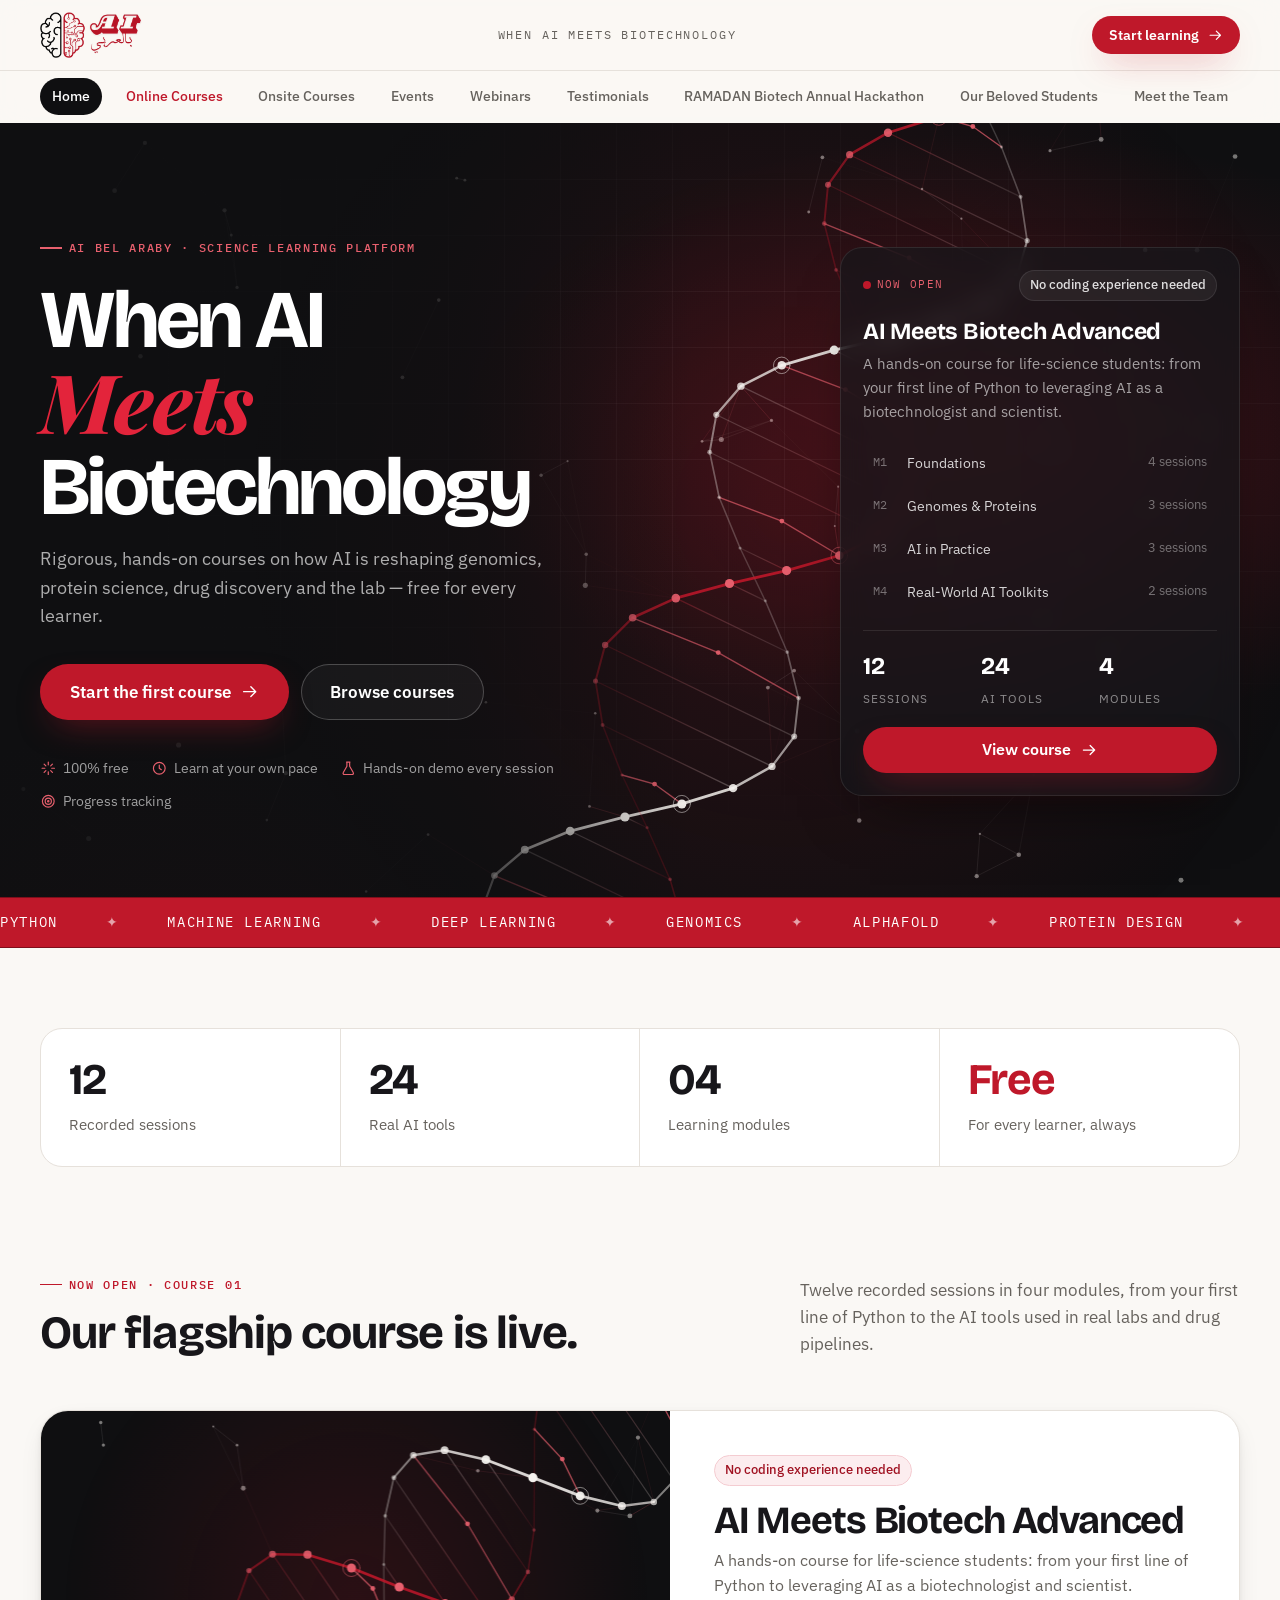
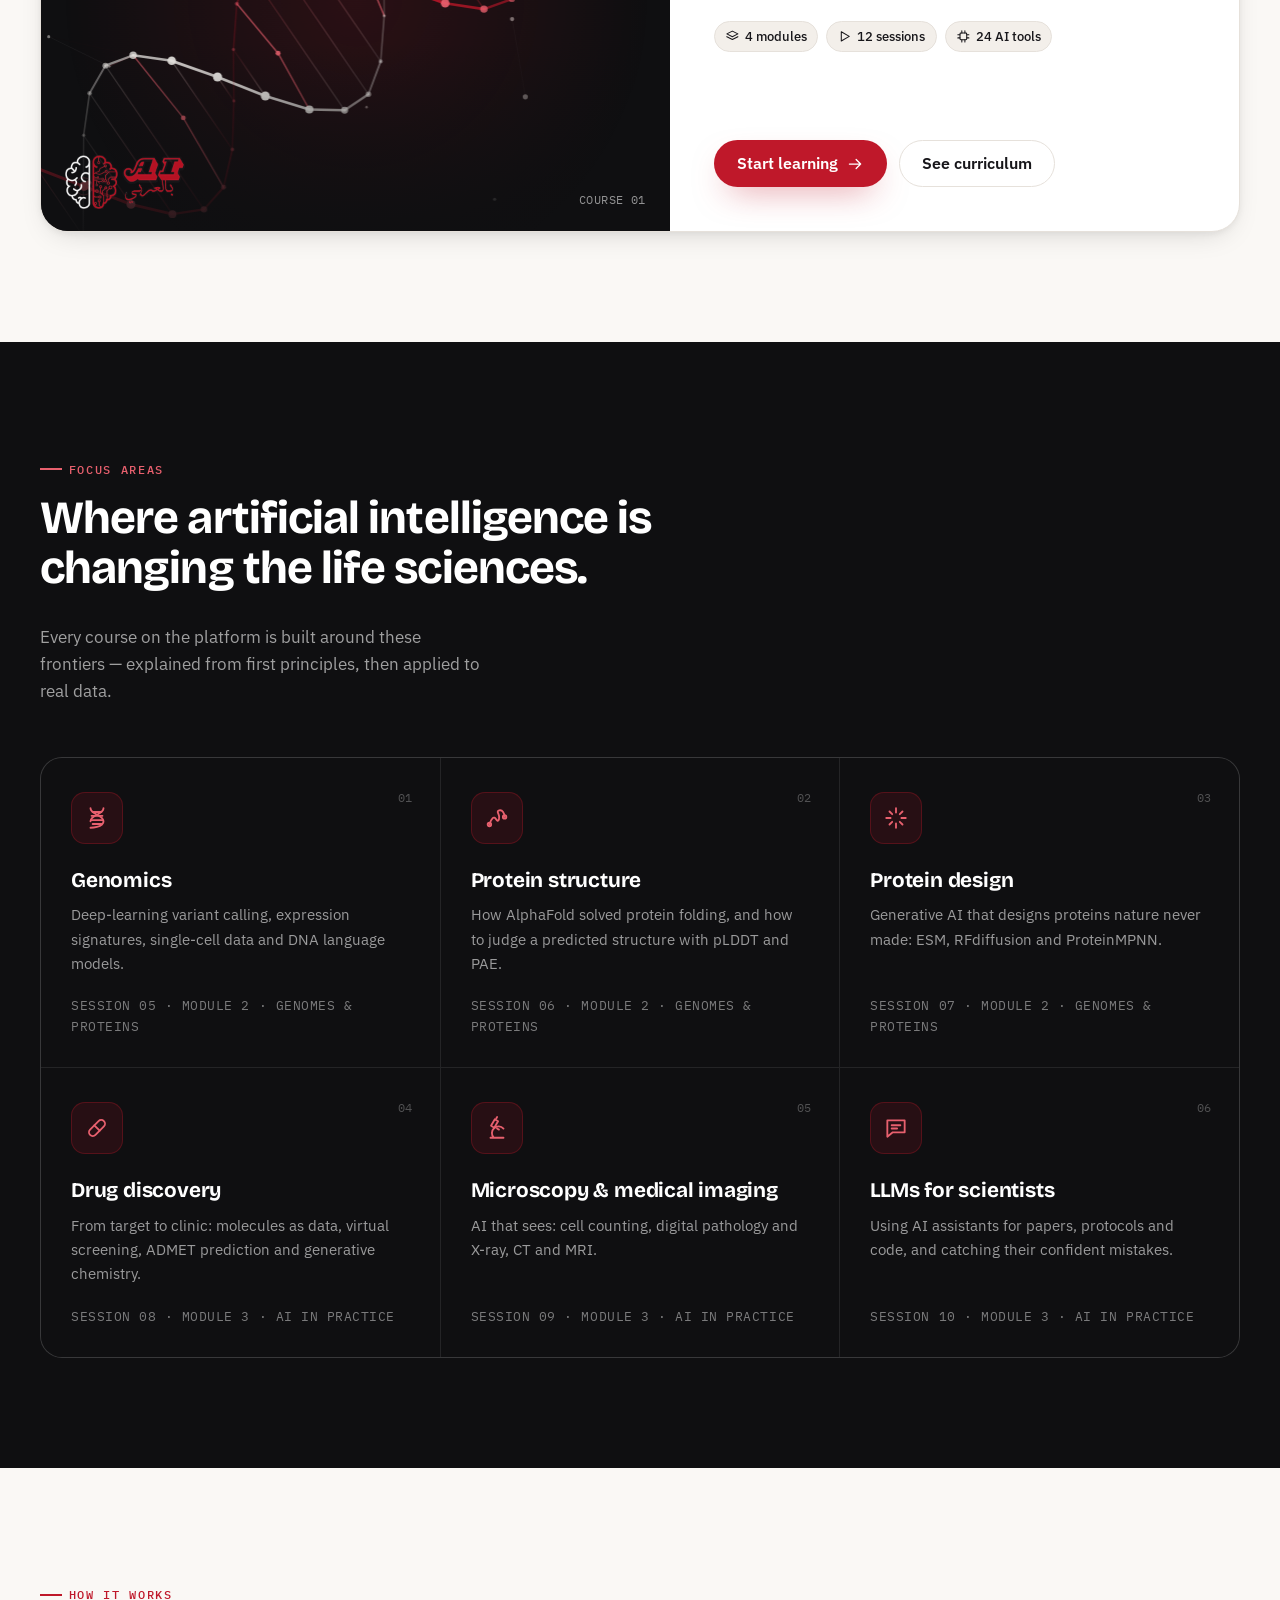
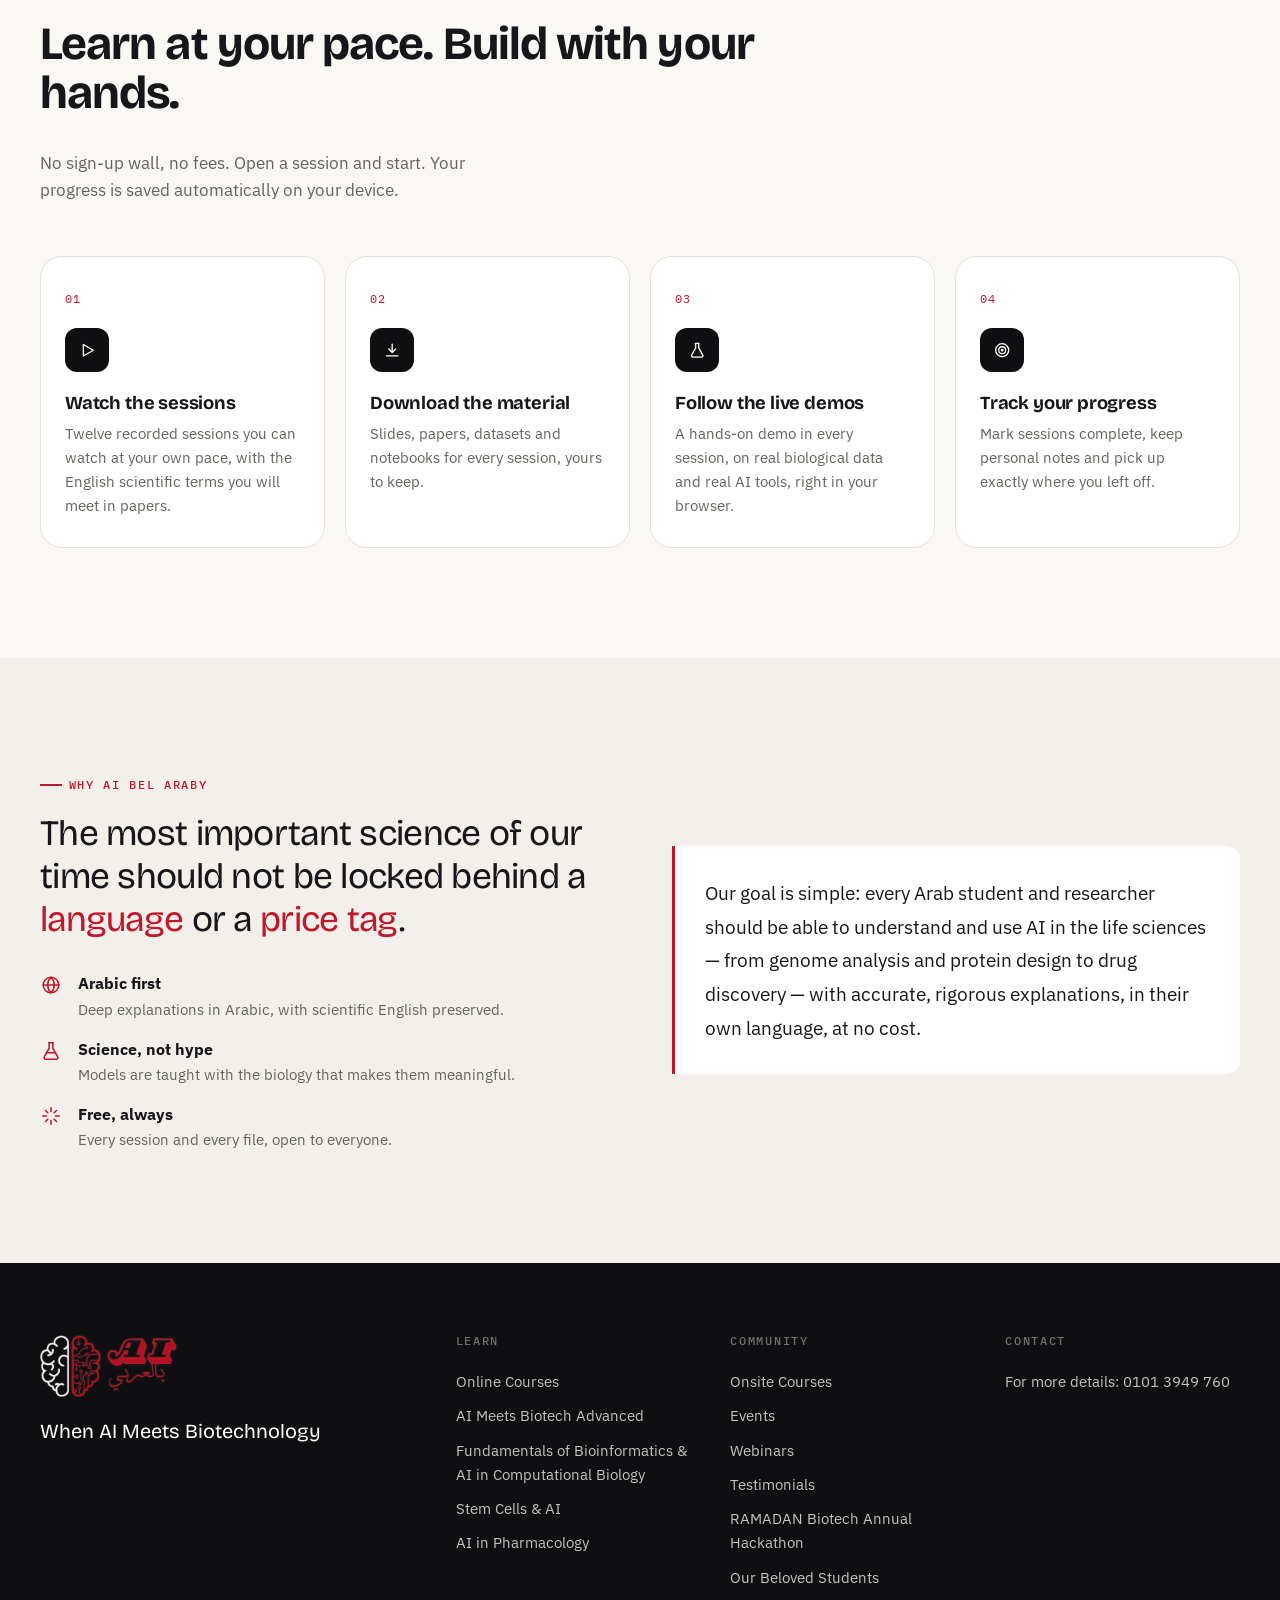
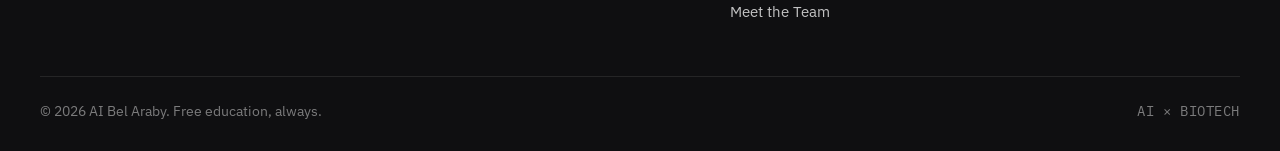
==== commit ab6dcdf3: "Hackathon: group content into 2025 and 2026 editions Co-Authored-By: Claude Opus 5.5 <noreply@anthro" ====
--- a/index.html
+++ b/index.html
@@ -17,7 +17,7 @@
   <link rel="preconnect" href="https://fonts.googleapis.com">
   <link rel="preconnect" href="https://fonts.gstatic.com" crossorigin>
   <link href="https://fonts.googleapis.com/css2?family=Bricolage+Grotesque:opsz,wght@12..96,500;12..96,600;12..96,700;12..96,800&family=IBM+Plex+Mono:wght@400;500&family=Playfair+Display:ital,wght@1,700;1,800&family=IBM+Plex+Sans+Arabic:wght@400;500;600;700&family=IBM+Plex+Sans:ital,wght@0,400;0,500;0,600;1,400&display=swap" rel="stylesheet">
-  <link rel="stylesheet" href="assets/css/style.css?v=20261127e">
+  <link rel="stylesheet" href="assets/css/style.css?v=20261127f">
 </head>
 <body data-page="home">
 
@@ -137,9 +137,9 @@
 
 </main>
 
-<script src="assets/js/courses.js?v=20261127e"></script>
-<script src="assets/js/core.js?v=20261127e"></script>
-<script src="assets/js/helix.js?v=20261127e"></script>
-<script src="assets/js/app.js?v=20261127e"></script>
+<script src="assets/js/courses.js?v=20261127f"></script>
+<script src="assets/js/core.js?v=20261127f"></script>
+<script src="assets/js/helix.js?v=20261127f"></script>
+<script src="assets/js/app.js?v=20261127f"></script>
 </body>
 </html>
--- a/assets/css/style.css
+++ b/assets/css/style.css
@@ -1113,3 +1113,4 @@
   .spots { grid-template-columns: 1fr 1fr; }
   .partners { grid-template-columns: 1fr; gap: 24px; }
 }
+.ed26-in { display: grid; grid-template-columns: 1.2fr .8fr; gap: 50px; align-items: center; } .ed26 h2 { color: #fff; margin: 12px 0 14px; } .ed26 p { color: rgba(244,234,217,.68); max-width: 520px; } .ed26 .rmd-card img { aspect-ratio: 4/5; } @media (max-width: 900px) { .ed26-in { grid-template-columns: 1fr; gap: 24px; } .ed26 .rmd-card { max-width: 360px; } }
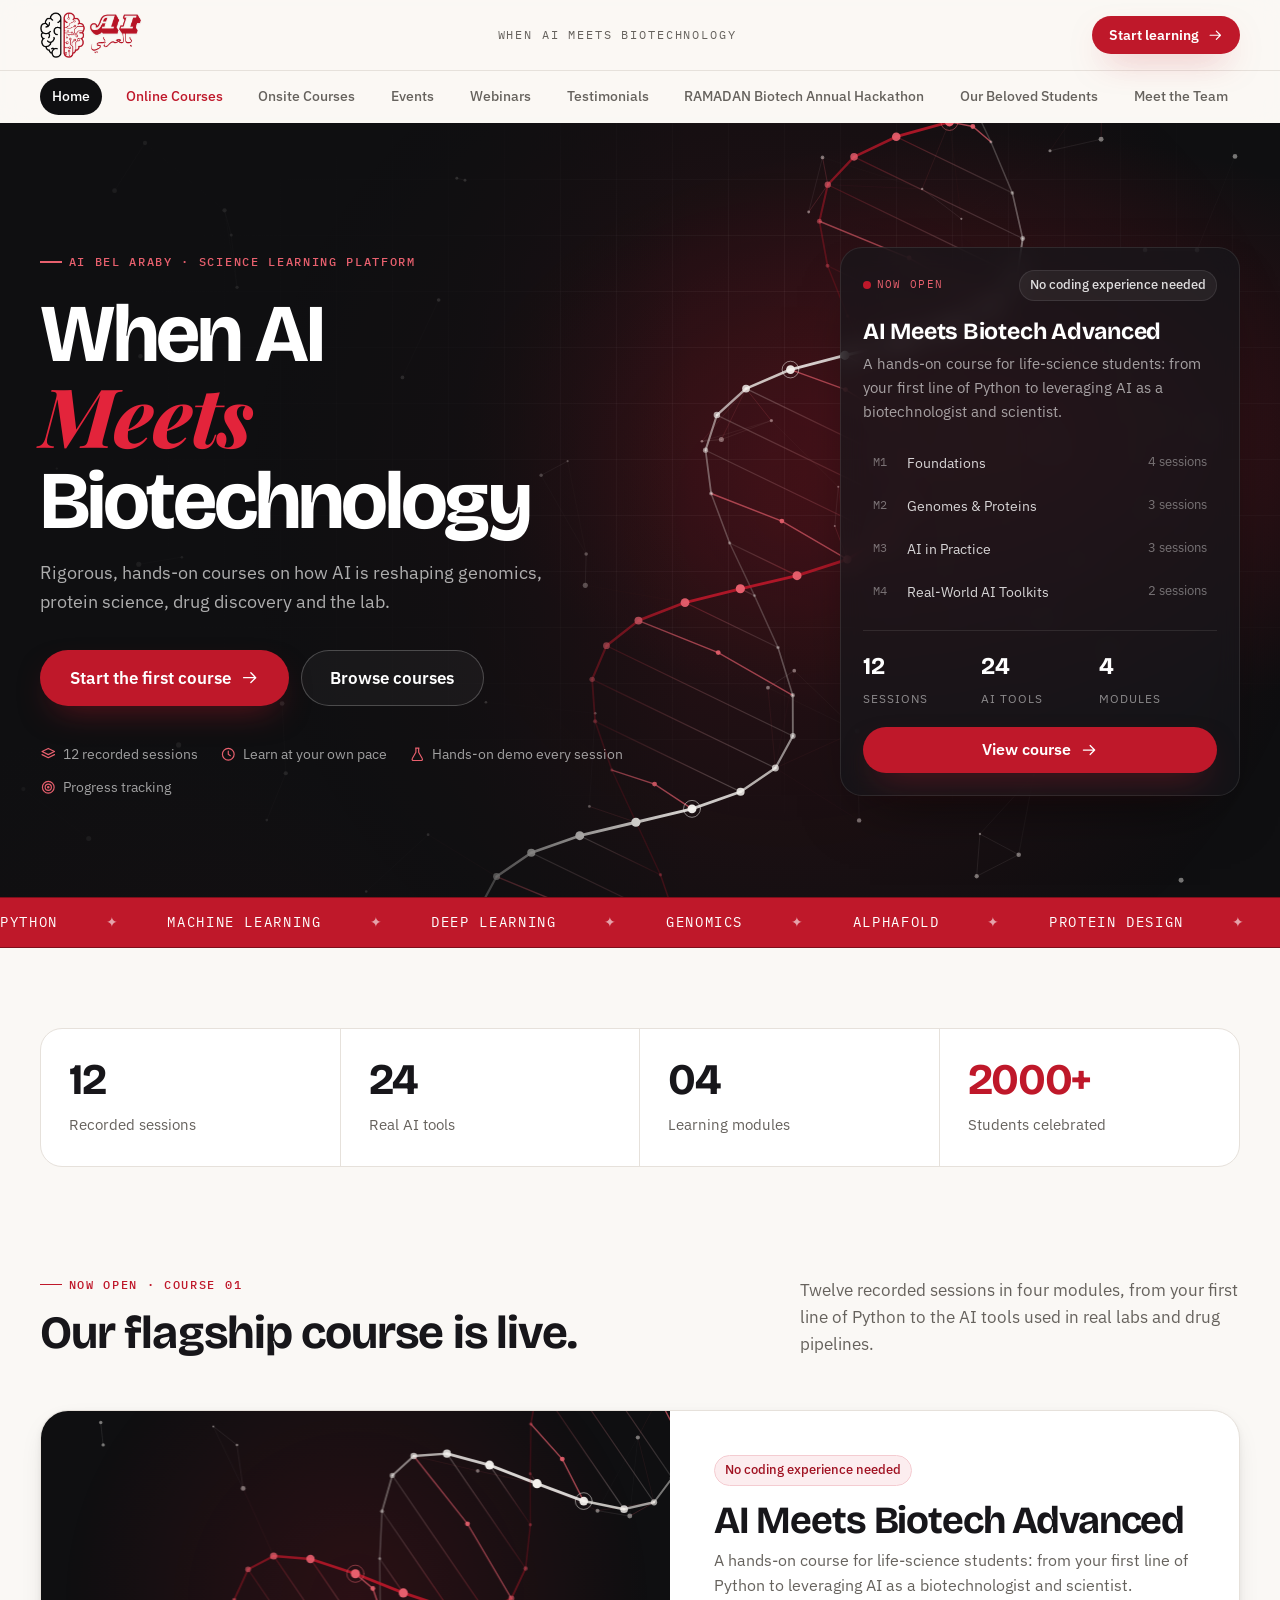
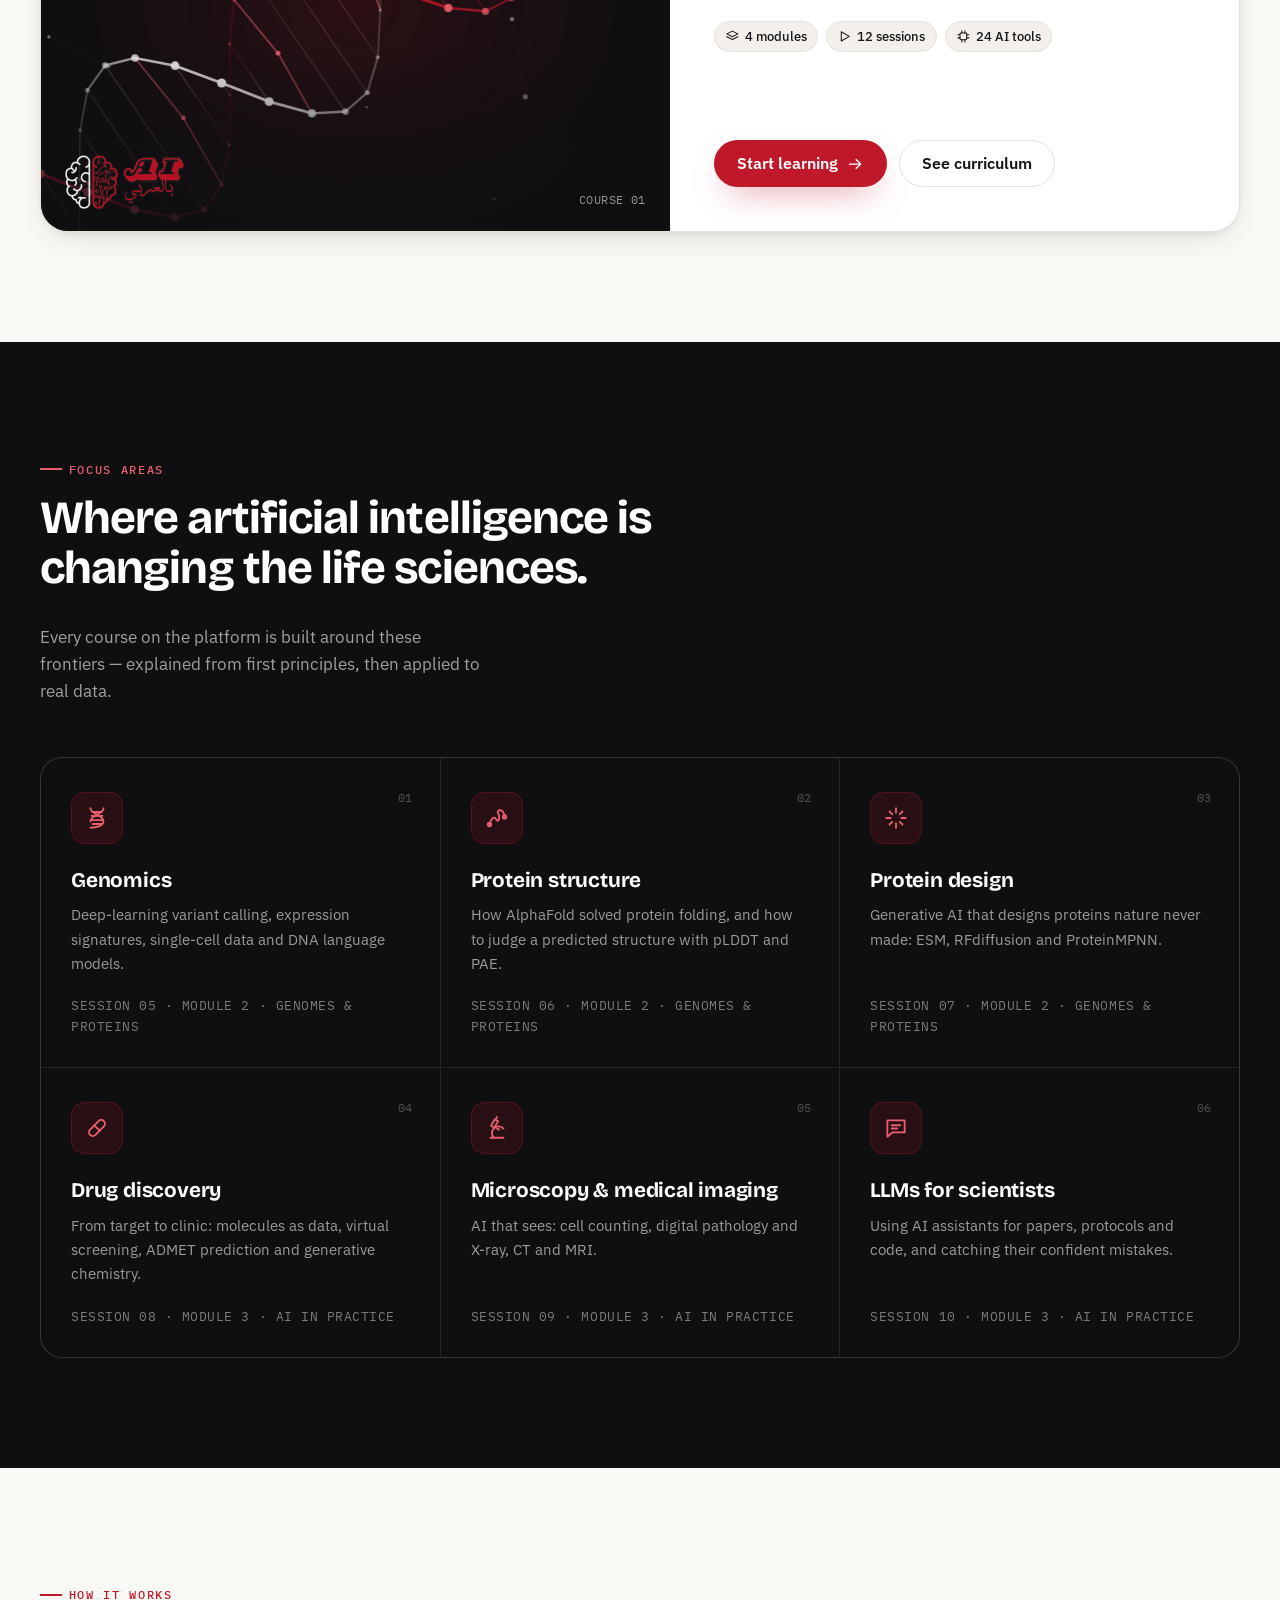
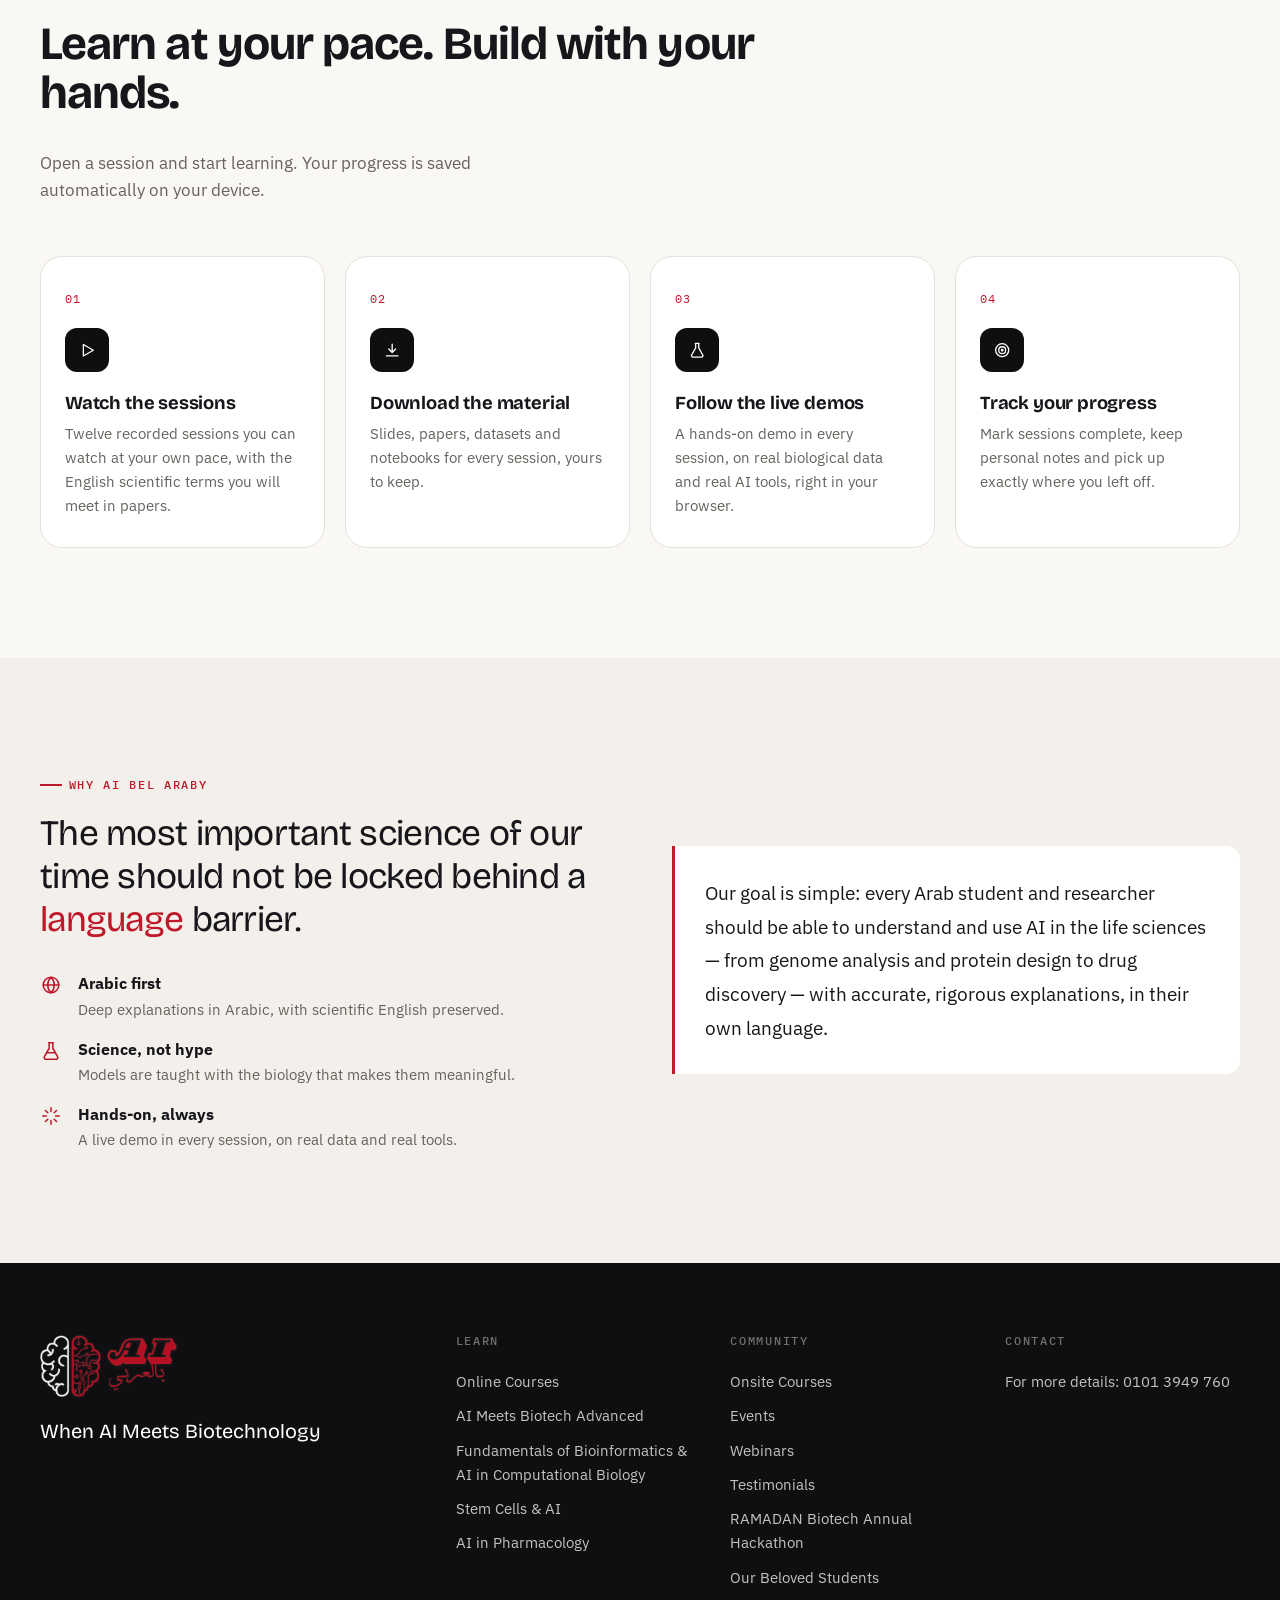
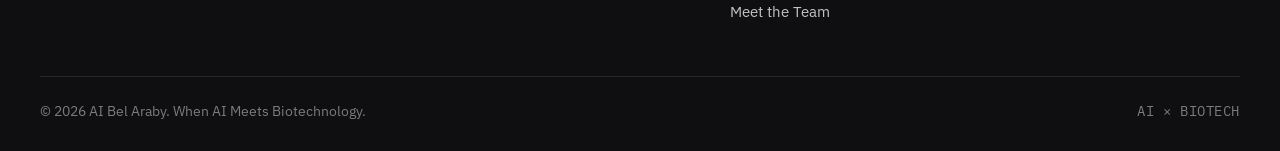
==== commit b4c4832d: "Remove all claims that courses or the platform are free Co-Authored-By: Claude Opus 5.5 <noreply@ant" ====
--- a/index.html
+++ b/index.html
@@ -4,11 +4,11 @@
   <meta charset="utf-8">
   <meta name="viewport" content="width=device-width, initial-scale=1">
   <title>AI Bel Araby — When AI Meets Biotechnology</title>
-  <meta name="description" content="Free, hands-on courses on AI in science and biotechnology, explained in Arabic. Start with AI Meets Biotech Advanced.">
+  <meta name="description" content="Hands-on courses on AI in science and biotechnology. Start with AI Meets Biotech Advanced.">
   <meta name="theme-color" content="#0f0f11">
   <meta property="og:type" content="website">
   <meta property="og:title" content="AI Bel Araby — When AI Meets Biotechnology">
-  <meta property="og:description" content="Free, hands-on courses on AI in science and biotechnology, explained in Arabic.">
+  <meta property="og:description" content="Hands-on courses on AI in science and biotechnology.">
   <meta property="og:image" content="assets/img/og-image.jpg">
   <meta name="twitter:card" content="summary_large_image">
   <link rel="icon" type="image/png" href="assets/img/favicon.png">
@@ -17,7 +17,7 @@
   <link rel="preconnect" href="https://fonts.googleapis.com">
   <link rel="preconnect" href="https://fonts.gstatic.com" crossorigin>
   <link href="https://fonts.googleapis.com/css2?family=Bricolage+Grotesque:opsz,wght@12..96,500;12..96,600;12..96,700;12..96,800&family=IBM+Plex+Mono:wght@400;500&family=Playfair+Display:ital,wght@1,700;1,800&family=IBM+Plex+Sans+Arabic:wght@400;500;600;700&family=IBM+Plex+Sans:ital,wght@0,400;0,500;0,600;1,400&display=swap" rel="stylesheet">
-  <link rel="stylesheet" href="assets/css/style.css?v=20261127f">
+  <link rel="stylesheet" href="assets/css/style.css?v=20261127g">
 </head>
 <body data-page="home">
 
@@ -34,7 +34,7 @@
           <span class="line"><span class="accent">Meets</span></span>
           <span class="line">Biotechnology</span>
         </h1>
-        <p class="hero-sub">Rigorous, hands-on courses on how AI is reshaping genomics, protein science, drug discovery and the lab — free for every learner.</p>
+        <p class="hero-sub">Rigorous, hands-on courses on how AI is reshaping genomics, protein science, drug discovery and the lab.</p>
         <div class="hero-actions">
           <a class="btn btn-primary btn-lg" id="heroStart" href="courses.html">Start the first course <svg class="ico" viewBox="0 0 24 24" fill="none" stroke="currentColor" stroke-width="1.7" stroke-linecap="round" stroke-linejoin="round"><path d="M4.5 12h15m0 0l-6-6m6 6l-6 6"/></svg></a>
           <a class="btn btn-ghost-light btn-lg" href="courses.html">Browse courses</a>
@@ -92,7 +92,7 @@
           <span class="eyebrow">How it works</span>
           <h2>Learn at your pace. Build with your hands.</h2>
         </div>
-        <p>No sign-up wall, no fees. Open a session and start. Your progress is saved automatically on your device.</p>
+        <p>Open a session and start learning. Your progress is saved automatically on your device.</p>
       </div>
       <div class="steps">
         <article class="step reveal">
@@ -124,22 +124,22 @@
     <div class="wrap mission">
       <div class="reveal">
         <span class="eyebrow">Why AI Bel Araby</span>
-        <p class="mission-quote" style="margin-top:18px">The most important science of our time should not be locked behind a <em>language</em> or a <em>price tag</em>.</p>
+        <p class="mission-quote" style="margin-top:18px">The most important science of our time should not be locked behind a <em>language</em> barrier.</p>
         <div class="pillars">
           <div class="pillar"><span data-icon="globe"></span><div><b>Arabic first</b><span>Deep explanations in Arabic, with scientific English preserved.</span></div></div>
           <div class="pillar"><span data-icon="flask"></span><div><b>Science, not hype</b><span>Models are taught with the biology that makes them meaningful.</span></div></div>
-          <div class="pillar"><span data-icon="spark"></span><div><b>Free, always</b><span>Every session and every file, open to everyone.</span></div></div>
+          <div class="pillar"><span data-icon="spark"></span><div><b>Hands-on, always</b><span>A live demo in every session, on real data and real tools.</span></div></div>
         </div>
       </div>
-      <p class="mission-ar reveal d1">Our goal is simple: every Arab student and researcher should be able to understand and use AI in the life sciences — from genome analysis and protein design to drug discovery — with accurate, rigorous explanations, in their own language, at no cost.</p>
+      <p class="mission-ar reveal d1">Our goal is simple: every Arab student and researcher should be able to understand and use AI in the life sciences — from genome analysis and protein design to drug discovery — with accurate, rigorous explanations, in their own language.</p>
     </div>
   </section>
 
 </main>
 
-<script src="assets/js/courses.js?v=20261127f"></script>
-<script src="assets/js/core.js?v=20261127f"></script>
-<script src="assets/js/helix.js?v=20261127f"></script>
-<script src="assets/js/app.js?v=20261127f"></script>
+<script src="assets/js/courses.js?v=20261127g"></script>
+<script src="assets/js/core.js?v=20261127g"></script>
+<script src="assets/js/helix.js?v=20261127g"></script>
+<script src="assets/js/app.js?v=20261127g"></script>
 </body>
 </html>
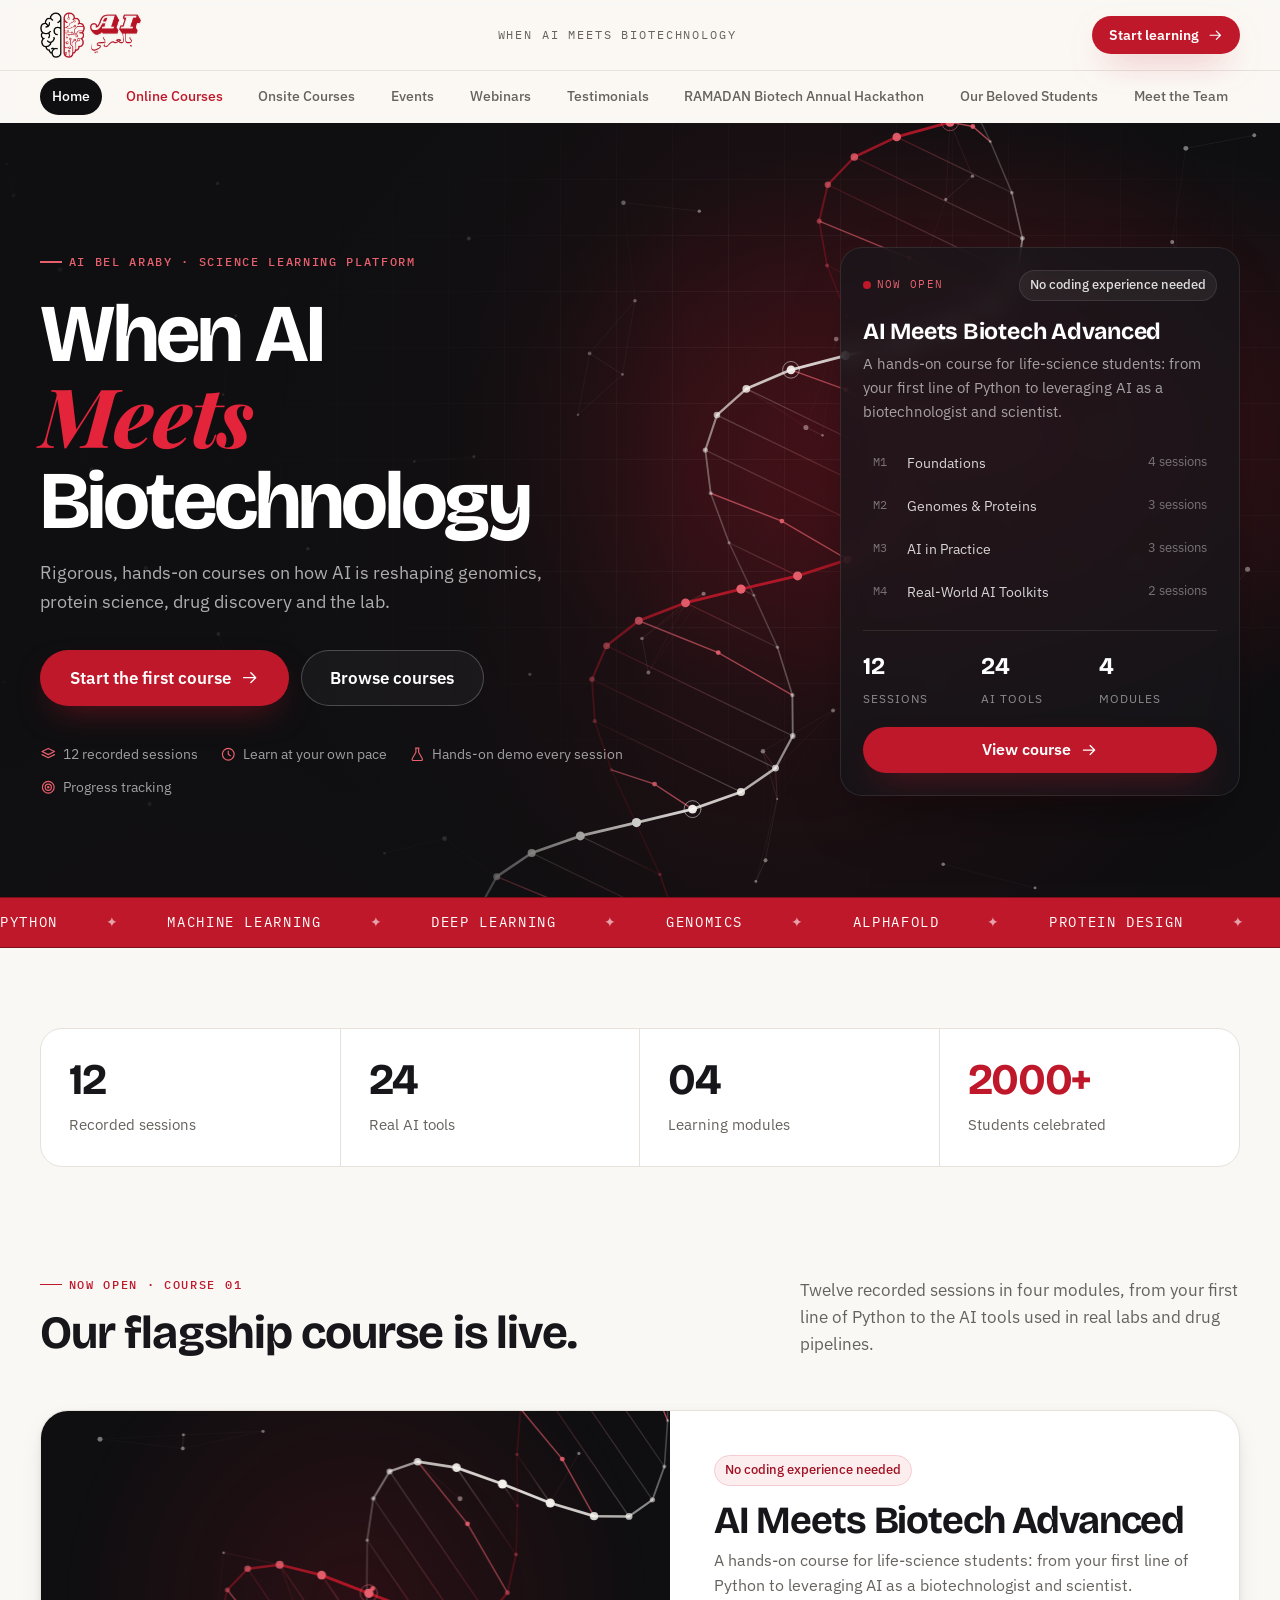
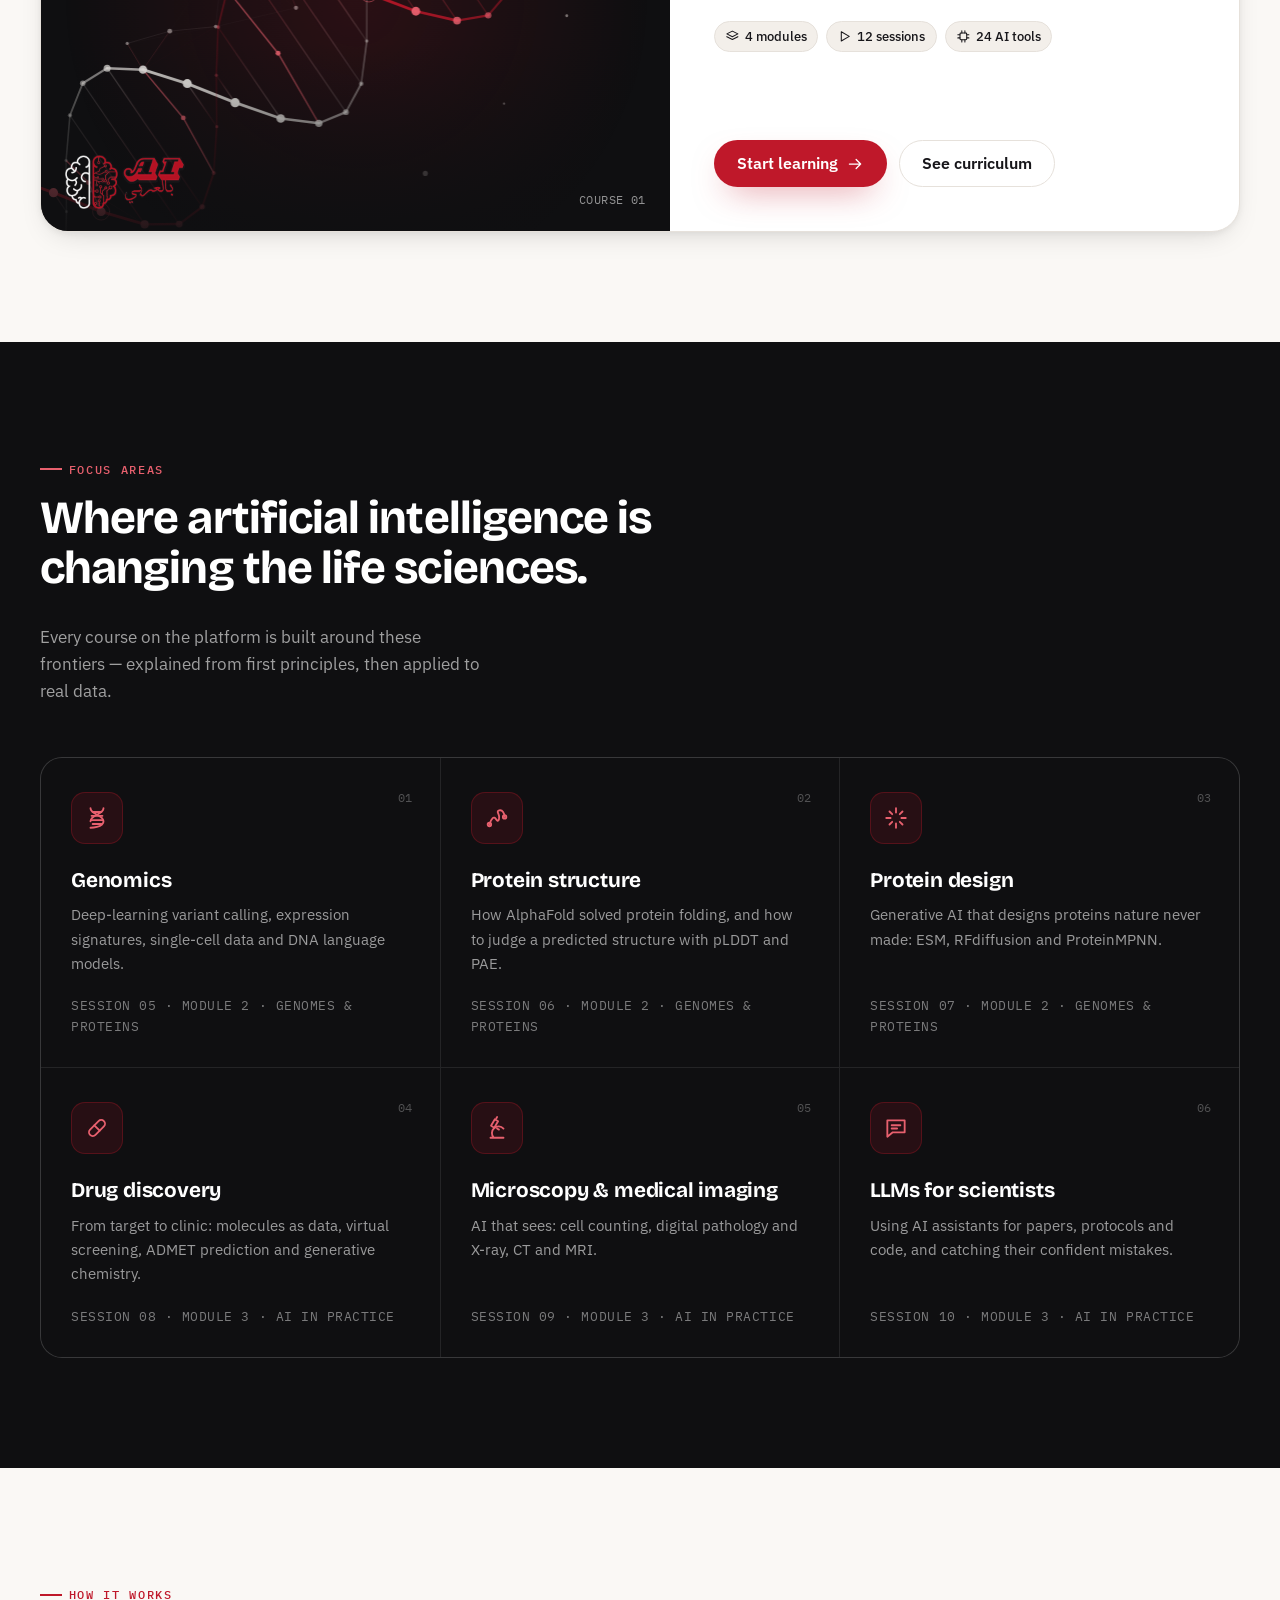
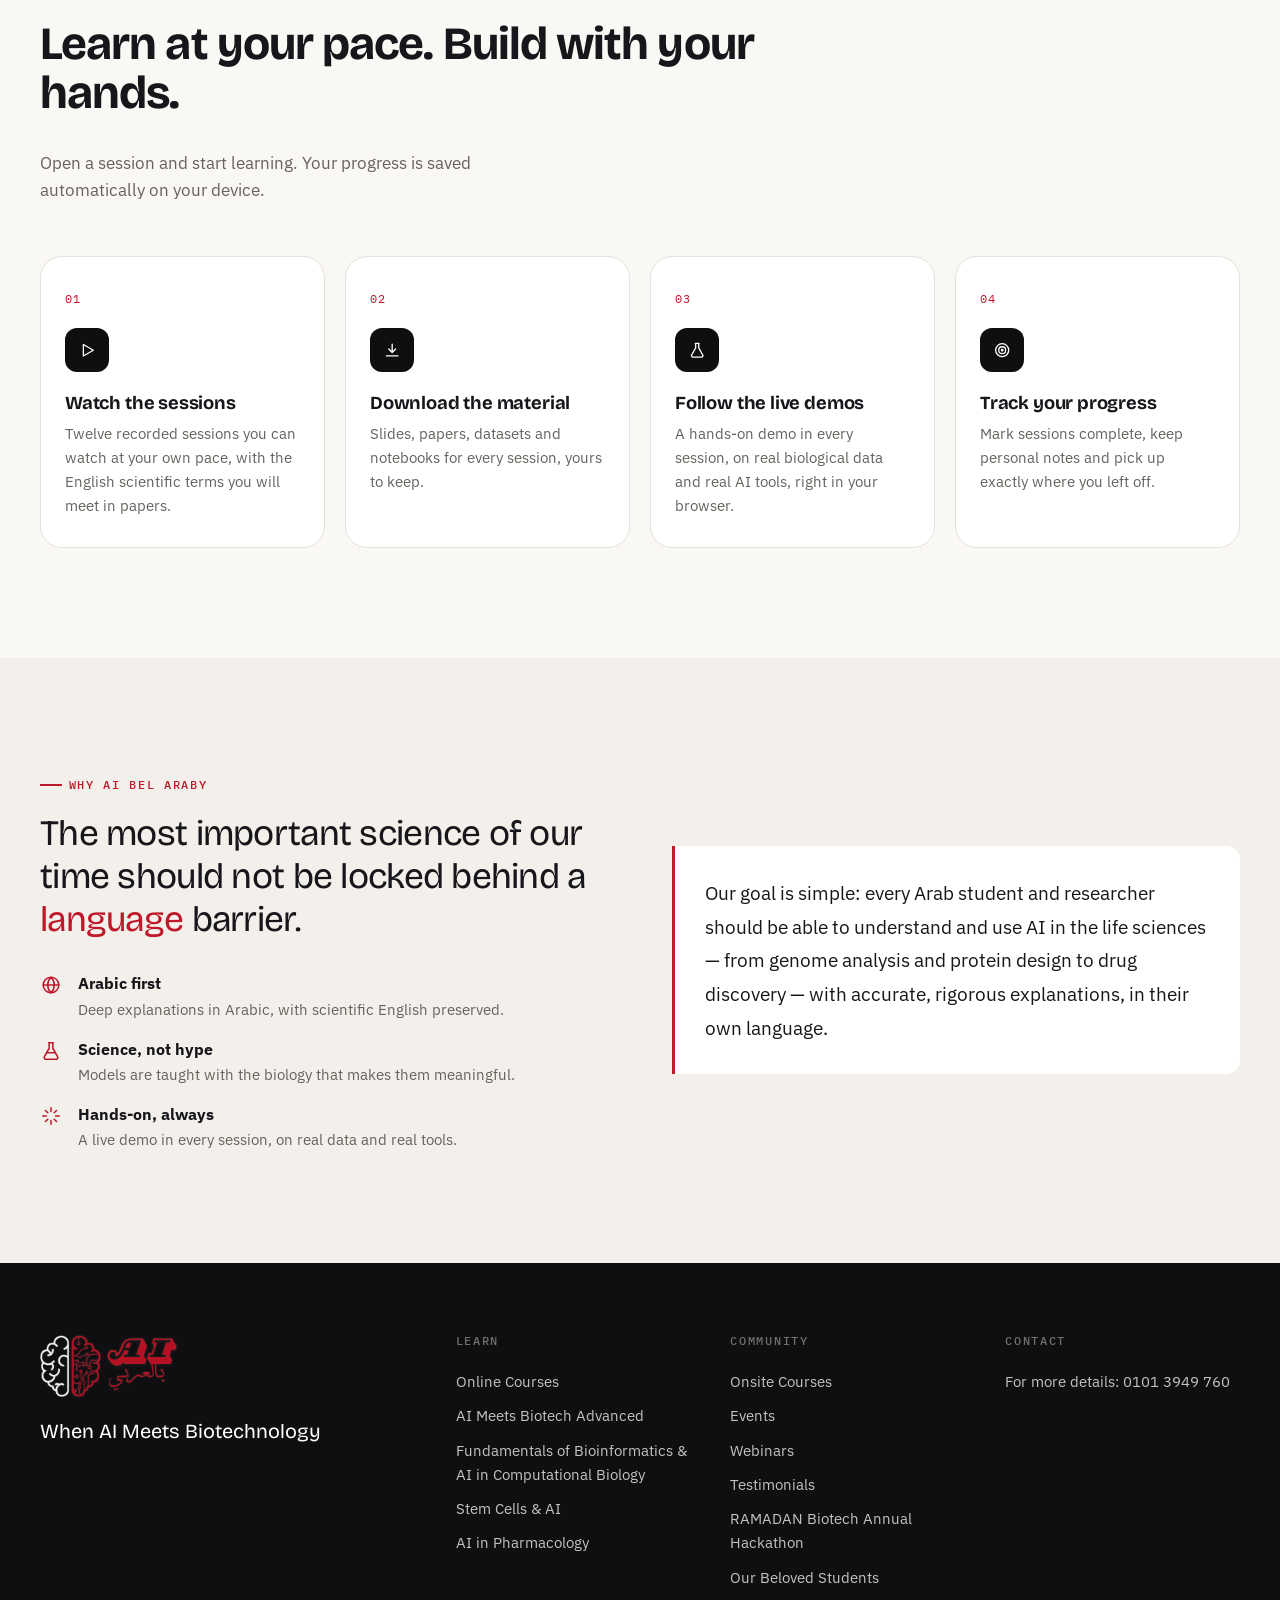
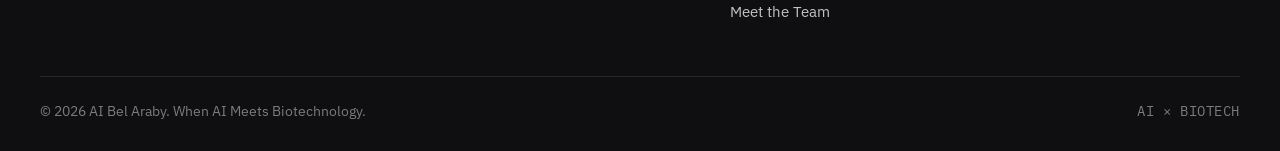
==== commit c01081d4: "Send every contact/WhatsApp/more-details button to the WhatsApp business link Co-Authored-By: Claude" ====
--- a/index.html
+++ b/index.html
@@ -17,7 +17,7 @@
   <link rel="preconnect" href="https://fonts.googleapis.com">
   <link rel="preconnect" href="https://fonts.gstatic.com" crossorigin>
   <link href="https://fonts.googleapis.com/css2?family=Bricolage+Grotesque:opsz,wght@12..96,500;12..96,600;12..96,700;12..96,800&family=IBM+Plex+Mono:wght@400;500&family=Playfair+Display:ital,wght@1,700;1,800&family=IBM+Plex+Sans+Arabic:wght@400;500;600;700&family=IBM+Plex+Sans:ital,wght@0,400;0,500;0,600;1,400&display=swap" rel="stylesheet">
-  <link rel="stylesheet" href="assets/css/style.css?v=20261127g">
+  <link rel="stylesheet" href="assets/css/style.css?v=20261127h">
 </head>
 <body data-page="home">
 
@@ -137,9 +137,9 @@
 
 </main>
 
-<script src="assets/js/courses.js?v=20261127g"></script>
-<script src="assets/js/core.js?v=20261127g"></script>
-<script src="assets/js/helix.js?v=20261127g"></script>
-<script src="assets/js/app.js?v=20261127g"></script>
+<script src="assets/js/courses.js?v=20261127h"></script>
+<script src="assets/js/core.js?v=20261127h"></script>
+<script src="assets/js/helix.js?v=20261127h"></script>
+<script src="assets/js/app.js?v=20261127h"></script>
 </body>
 </html>
